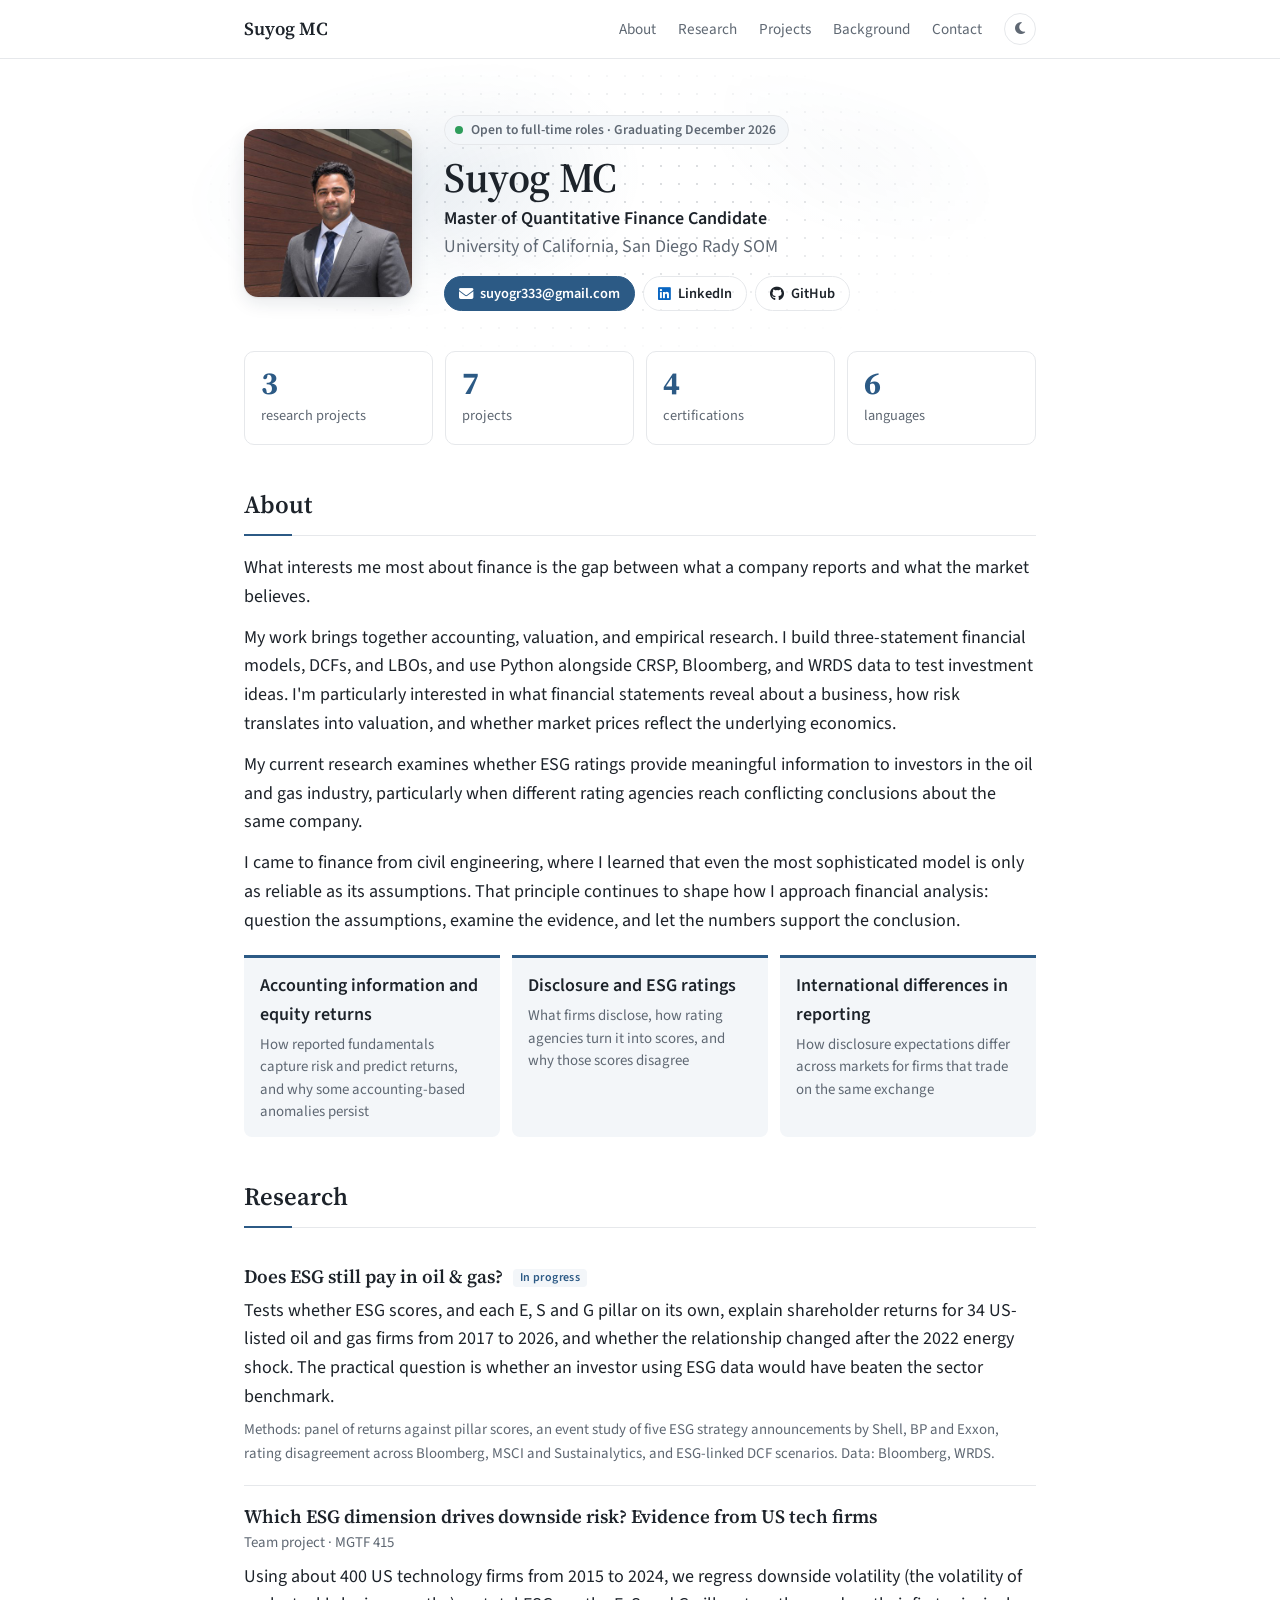
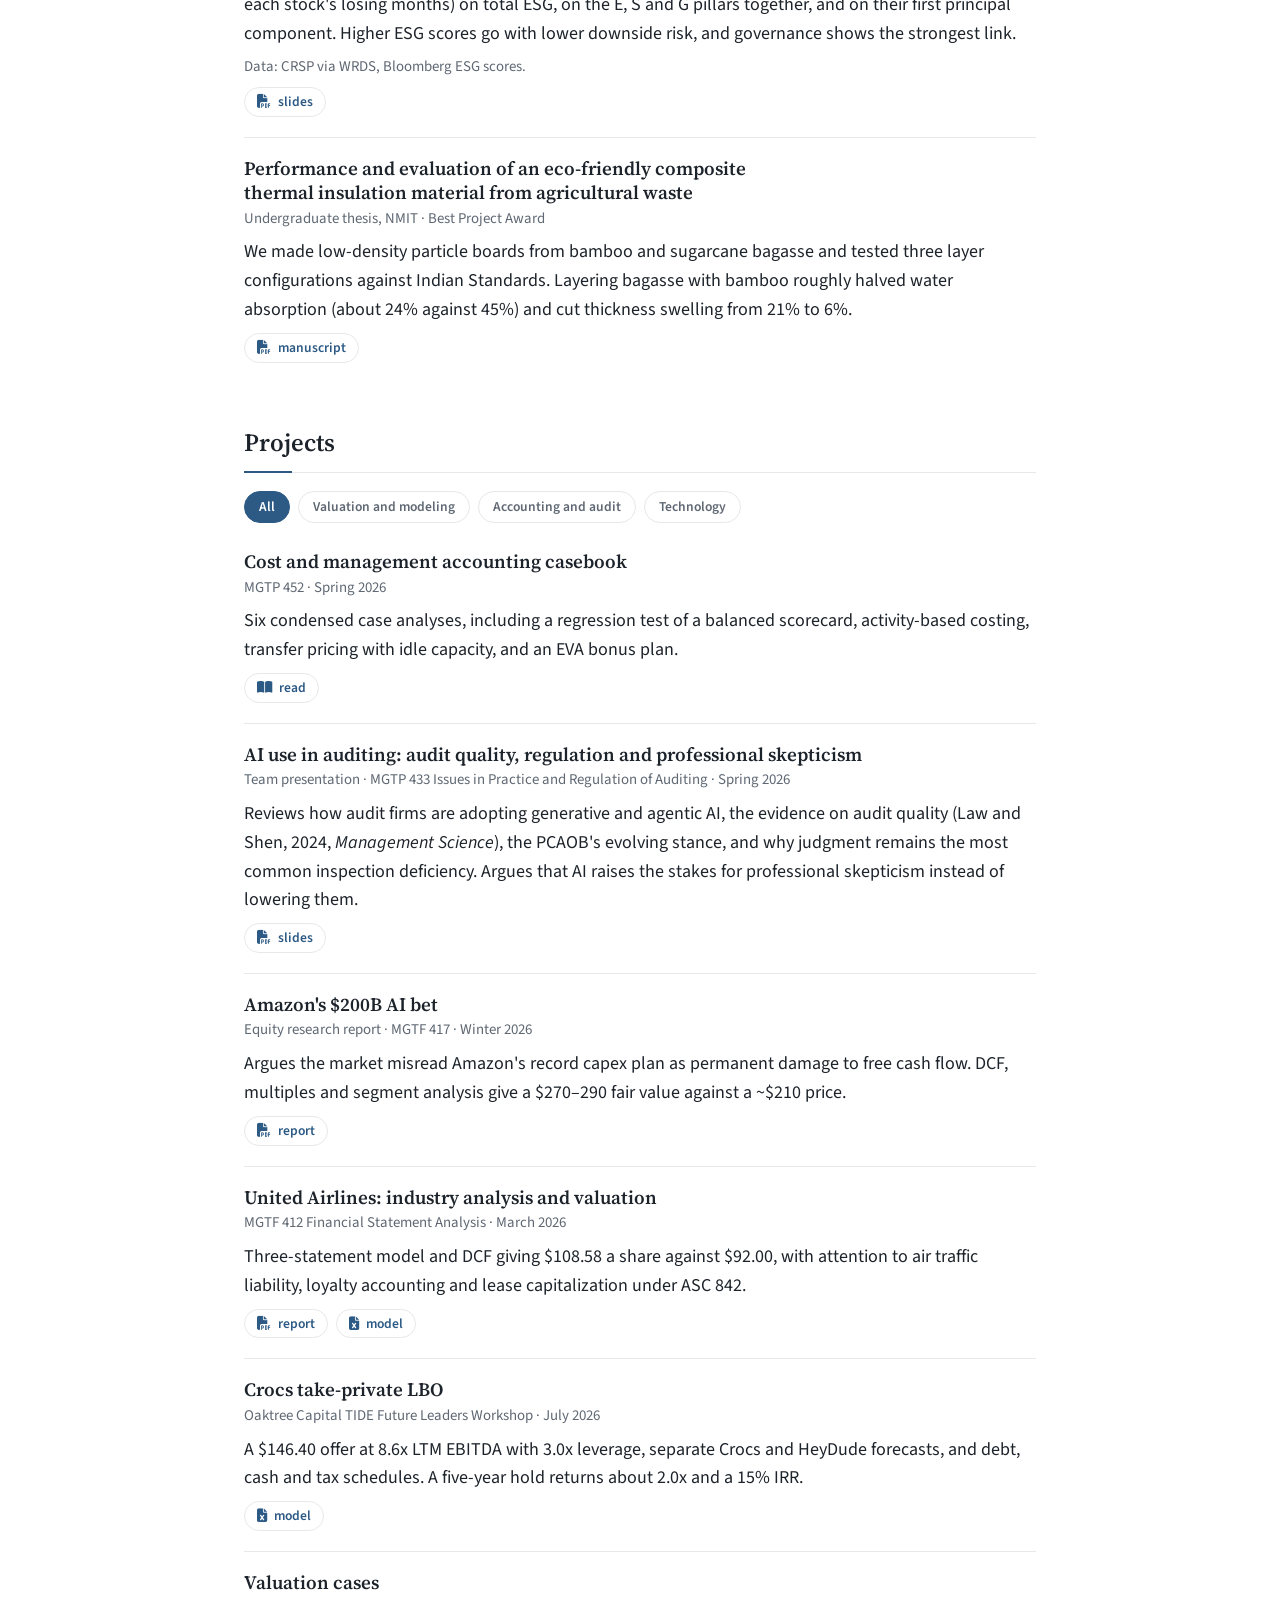
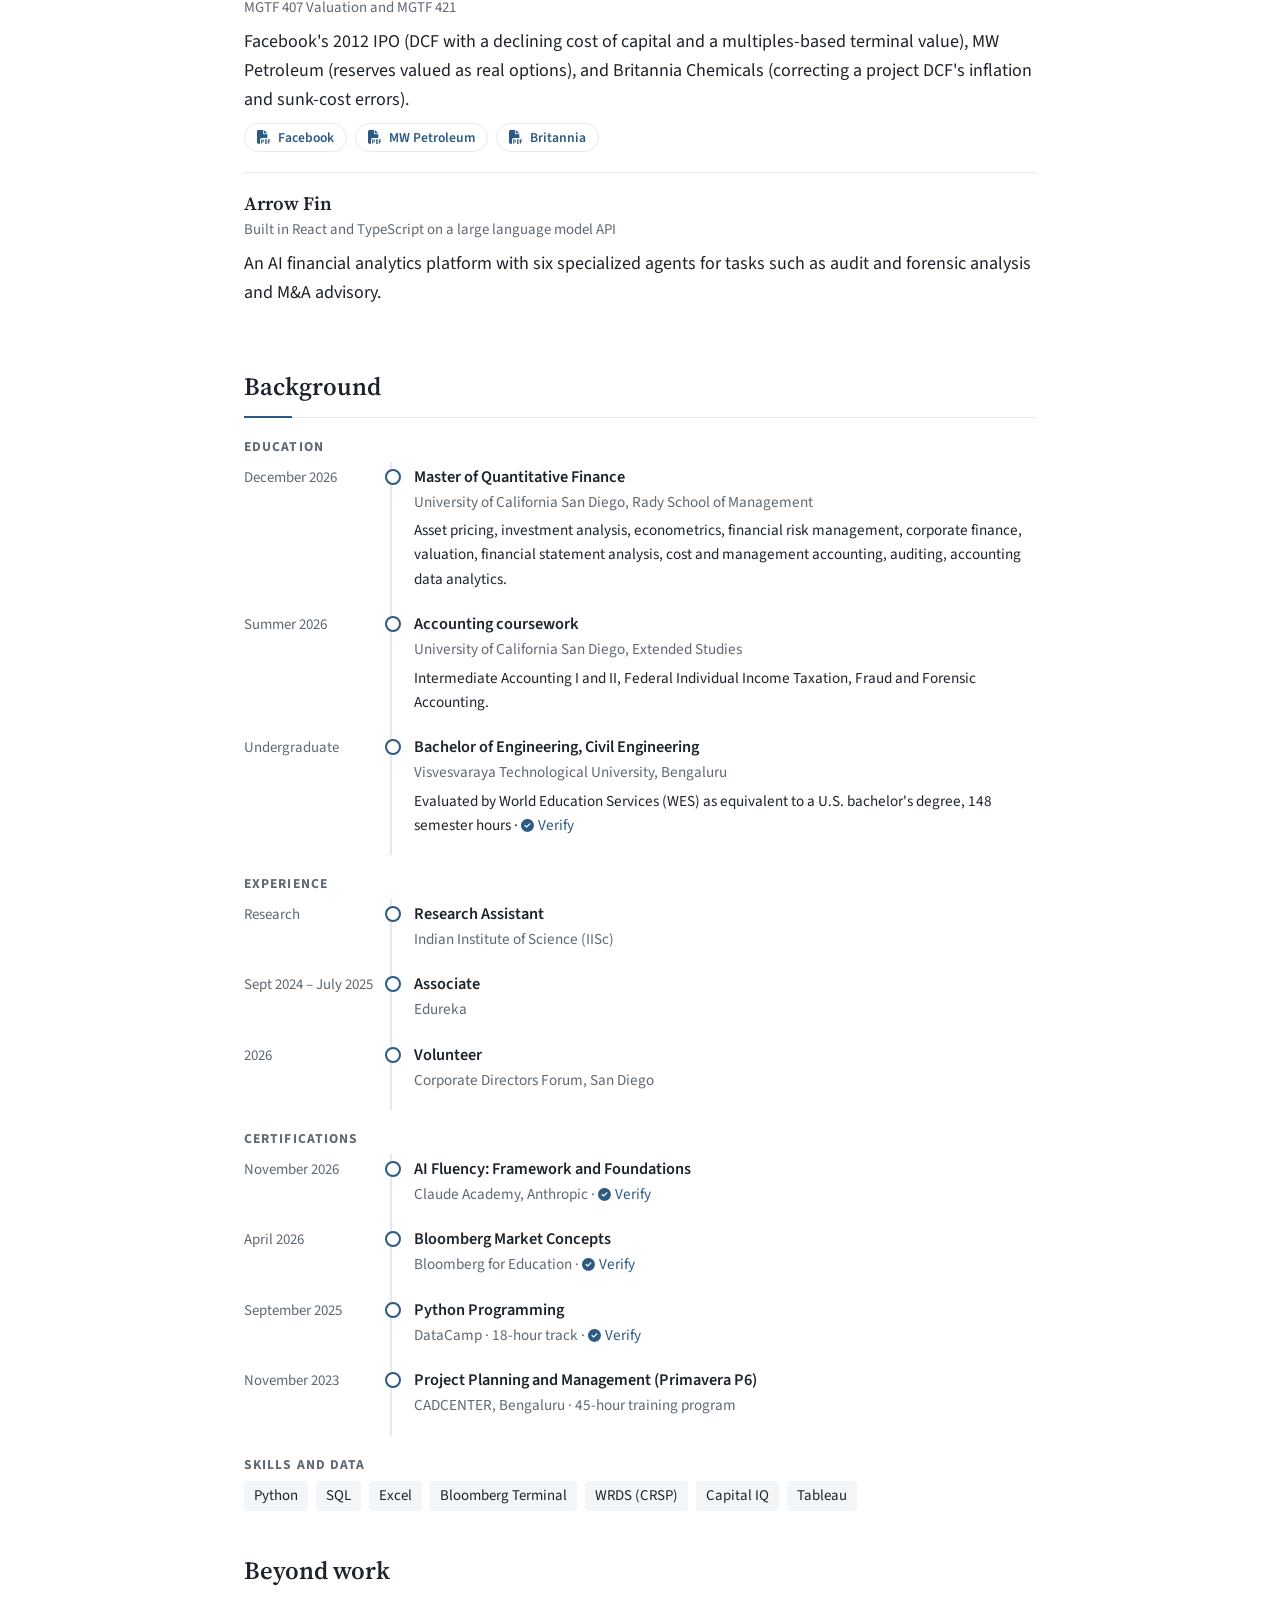
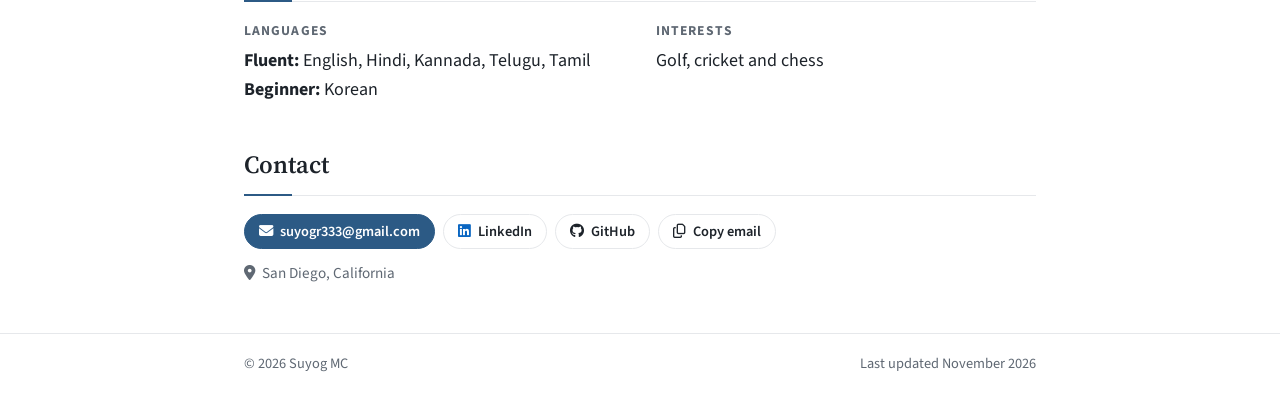
==== index.html @ 8c32f679 "Add hero, highlights, project filters and timeline" ====
<!DOCTYPE html>
<html lang="en">
<head>
<meta charset="utf-8">
<meta name="viewport" content="width=device-width, initial-scale=1">
<title>Suyog MC</title>
<meta name="description" content="Suyog MC: accounting, valuation and empirical finance. Master of Quantitative Finance Candidate, University of California, San Diego Rady SOM.">
<meta property="og:type" content="website">
<meta property="og:title" content="Suyog MC">
<meta property="og:description" content="Accounting, valuation and empirical finance. Master of Quantitative Finance Candidate, UC San Diego Rady School of Management.">
<meta property="og:url" content="https://suyogmc333.github.io/">
<meta property="og:image" content="https://suyogmc333.github.io/assets/suyog-mc-avatar.jpg">
<meta name="twitter:card" content="summary">
<link rel="icon" href="assets/favicon.svg" type="image/svg+xml">
<link rel="preconnect" href="https://fonts.googleapis.com">
<link rel="preconnect" href="https://fonts.gstatic.com" crossorigin>
<link href="https://fonts.googleapis.com/css2?family=Source+Sans+3:wght@400;600;700&family=Source+Serif+4:opsz,wght@8..60,600&display=swap" rel="stylesheet">
<link rel="stylesheet" href="assets/fontawesome/css/all.min.css">
<script>try{var t=localStorage.getItem("theme");if(t)document.documentElement.setAttribute("data-theme",t)}catch(e){}</script>
<link rel="stylesheet" href="styles.css">
</head>
<body>

<header class="nav">
  <div class="wrap">
    <a class="brand" href="#top">Suyog MC</a>
    <nav aria-label="Sections">
      <a href="#about" class="hide-sm">About</a>
      <a href="#research">Research</a>
      <a href="#work">Projects</a>
      <a href="#background" class="hide-sm">Background</a>
      <a href="#contact">Contact</a>
      <button class="theme-toggle" type="button" aria-label="Switch theme"></button>
    </nav>
  </div>
  <div class="progress" aria-hidden="true"></div>
</header>

<main class="wrap" id="top">

  <div class="intro">
    <div class="hero-bg" aria-hidden="true"></div>
    <img src="assets/suyog-mc-avatar.jpg" alt="Portrait of Suyog MC" width="400" height="400">
    <div>
      <p class="status"><span class="dot" aria-hidden="true"></span>Open to full-time roles · Graduating December 2026</p>
      <h1>Suyog MC</h1>
      <p class="role"><b>Master of Quantitative Finance Candidate</b><br>University of California, San Diego Rady SOM</p>
      <div class="links">
        <a class="pill primary" href="mailto:suyogr333@gmail.com"><i class="fa-solid fa-envelope" aria-hidden="true"></i>suyogr333@gmail.com</a>
        <a class="pill" href="https://www.linkedin.com/in/suyog-mc-561b44314/"><i class="fa-brands fa-linkedin" aria-hidden="true"></i>LinkedIn</a>
        <a class="pill" href="https://github.com/suyogmc333"><i class="fa-brands fa-github" aria-hidden="true"></i>GitHub</a>
      </div>
    </div>
  </div>

  <ul class="stats" aria-label="At a glance">
    <li><b data-count="3">3</b><span>research projects</span></li>
    <li><b data-count="7">7</b><span>projects</span></li>
    <li><b data-count="4">4</b><span>certifications</span></li>
    <li><b data-count="6">6</b><span>languages</span></li>
  </ul>

  <section id="about">
    <h2>About</h2>
    <div class="prose">
      <p>What interests me most about finance is the gap between what a company reports and what the market believes.</p>
      <p>My work brings together accounting, valuation, and empirical research. I build three-statement financial models, DCFs, and LBOs, and use Python alongside CRSP, Bloomberg, and WRDS data to test investment ideas. I'm particularly interested in what financial statements reveal about a business, how risk translates into valuation, and whether market prices reflect the underlying economics.</p>
      <p>My current research examines whether ESG ratings provide meaningful information to investors in the oil and gas industry, particularly when different rating agencies reach conflicting conclusions about the same company.</p>
      <p>I came to finance from civil engineering, where I learned that even the most sophisticated model is only as reliable as its assumptions. That principle continues to shape how I approach financial analysis: question the assumptions, examine the evidence, and let the numbers support the conclusion.</p>
    </div>
    <ul class="interests">
      <li><b>Accounting information and equity returns</b><span>How reported fundamentals capture risk and predict returns, and why some accounting-based anomalies persist</span></li>
      <li><b>Disclosure and ESG ratings</b><span>What firms disclose, how rating agencies turn it into scores, and why those scores disagree</span></li>
      <li><b>International differences in reporting</b><span>How disclosure expectations differ across markets for firms that trade on the same exchange</span></li>
    </ul>
  </section>

  <section id="research">
    <h2>Research</h2>

    <div class="entry">
      <h3>Does ESG still pay in oil &amp; gas? <span class="badge">In progress</span></h3>
      <p class="desc">Tests whether ESG scores, and each E, S and G pillar on its own, explain shareholder returns for 34 US-listed oil and gas firms from 2017 to 2026, and whether the relationship changed after the 2022 energy shock. The practical question is whether an investor using ESG data would have beaten the sector benchmark.</p>
      <p class="detail">Methods: panel of returns against pillar scores, an event study of five ESG strategy announcements by Shell, BP and Exxon, rating disagreement across Bloomberg, MSCI and Sustainalytics, and ESG-linked DCF scenarios. Data: Bloomberg, WRDS.</p>
    </div>

    <div class="entry">
      <h3>Which ESG dimension drives downside risk? Evidence from US tech firms</h3>
      <p class="meta">Team project · MGTF 415</p>
      <p class="desc">Using about 400 US technology firms from 2015 to 2024, we regress downside volatility (the volatility of each stock's losing months) on total ESG, on the E, S and G pillars together, and on their first principal component. Higher ESG scores go with lower downside risk, and governance shows the strongest link.</p>
      <p class="detail">Data: CRSP via WRDS, Bloomberg ESG scores.</p>
      <div class="files"><a href="work/esg-downside-risk.pdf"><i class="fa-solid fa-file-pdf" aria-hidden="true"></i>slides</a></div>
    </div>

    <div class="entry">
      <h3>Performance and evaluation of an eco-friendly composite thermal insulation material from agricultural waste</h3>
      <p class="meta">Undergraduate thesis, NMIT · Best Project Award</p>
      <p class="desc">We made low-density particle boards from bamboo and sugarcane bagasse and tested three layer configurations against Indian Standards. Layering bagasse with bamboo roughly halved water absorption (about 24% against 45%) and cut thickness swelling from 21% to 6%.</p>
      <div class="files"><a href="work/thermal-insulation-manuscript.pdf"><i class="fa-solid fa-file-pdf" aria-hidden="true"></i>manuscript</a></div>
    </div>
  </section>

  <section id="work">
    <h2>Projects</h2>
    <div class="filters" role="group" aria-label="Filter projects">
      <button type="button" class="active" data-filter="all">All</button>
      <button type="button" data-filter="valuation">Valuation and modeling</button>
      <button type="button" data-filter="accounting">Accounting and audit</button>
      <button type="button" data-filter="tech">Technology</button>
    </div>

    <div class="entry" data-cat="accounting">
      <h3>Cost and management accounting casebook</h3>
      <p class="meta">MGTP 452 · Spring 2026</p>
      <p class="desc">Six condensed case analyses, including a regression test of a balanced scorecard, activity-based costing, transfer pricing with idle capacity, and an EVA bonus plan.</p>
      <div class="files"><a href="casebook.html"><i class="fa-solid fa-book-open" aria-hidden="true"></i>read</a></div>
    </div>

    <div class="entry" data-cat="accounting tech">
      <h3>AI use in auditing: audit quality, regulation and professional skepticism</h3>
      <p class="meta">Team presentation · MGTP 433 Issues in Practice and Regulation of Auditing · Spring 2026</p>
      <p class="desc">Reviews how audit firms are adopting generative and agentic AI, the evidence on audit quality (Law and Shen, 2024, <i>Management Science</i>), the PCAOB's evolving stance, and why judgment remains the most common inspection deficiency. Argues that AI raises the stakes for professional skepticism instead of lowering them.</p>
      <div class="files"><a href="work/ai-in-auditing.pdf"><i class="fa-solid fa-file-pdf" aria-hidden="true"></i>slides</a></div>
    </div>

    <div class="entry" data-cat="valuation">
      <h3>Amazon's $200B AI bet</h3>
      <p class="meta">Equity research report · MGTF 417 · Winter 2026</p>
      <p class="desc">Argues the market misread Amazon's record capex plan as permanent damage to free cash flow. DCF, multiples and segment analysis give a $270–290 fair value against a ~$210 price.</p>
      <div class="files"><a href="work/amazon-valuation-report.pdf"><i class="fa-solid fa-file-pdf" aria-hidden="true"></i>report</a></div>
    </div>

    <div class="entry" data-cat="valuation">
      <h3>United Airlines: industry analysis and valuation</h3>
      <p class="meta">MGTF 412 Financial Statement Analysis · March 2026</p>
      <p class="desc">Three-statement model and DCF giving $108.58 a share against $92.00, with attention to air traffic liability, loyalty accounting and lease capitalization under ASC 842.</p>
      <div class="files"><a href="work/ual-valuation-report.pdf"><i class="fa-solid fa-file-pdf" aria-hidden="true"></i>report</a><a href="work/ual-financial-model.xlsx"><i class="fa-solid fa-file-excel" aria-hidden="true"></i>model</a></div>
    </div>

    <div class="entry" data-cat="valuation">
      <h3>Crocs take-private LBO</h3>
      <p class="meta">Oaktree Capital TIDE Future Leaders Workshop · July 2026</p>
      <p class="desc">A $146.40 offer at 8.6x LTM EBITDA with 3.0x leverage, separate Crocs and HeyDude forecasts, and debt, cash and tax schedules. A five-year hold returns about 2.0x and a 15% IRR.</p>
      <div class="files"><a href="work/crocs-lbo-model.xlsx"><i class="fa-solid fa-file-excel" aria-hidden="true"></i>model</a></div>
    </div>

    <div class="entry" data-cat="valuation">
      <h3>Valuation cases</h3>
      <p class="meta">MGTF 407 Valuation and MGTF 421</p>
      <p class="desc">Facebook's 2012 IPO (DCF with a declining cost of capital and a multiples-based terminal value), MW Petroleum (reserves valued as real options), and Britannia Chemicals (correcting a project DCF's inflation and sunk-cost errors).</p>
      <div class="files"><a href="work/facebook-ipo.pdf"><i class="fa-solid fa-file-pdf" aria-hidden="true"></i>Facebook</a><a href="work/mw-petroleum-real-options.pdf"><i class="fa-solid fa-file-pdf" aria-hidden="true"></i>MW Petroleum</a><a href="work/britannia-merseyside.pdf"><i class="fa-solid fa-file-pdf" aria-hidden="true"></i>Britannia</a></div>
    </div>

    <div class="entry" data-cat="tech">
      <h3>Arrow Fin</h3>
      <p class="meta">Built in React and TypeScript on a large language model API</p>
      <p class="desc">An AI financial analytics platform with six specialized agents for tasks such as audit and forensic analysis and M&amp;A advisory.</p>
    </div>
  </section>

  <section id="background">
    <h2>Background</h2>
    <h3 class="sub">Education</h3>
    <div class="cv-row"><span class="when">December 2026</span><div><h3>Master of Quantitative Finance</h3><p class="org">University of California San Diego, Rady School of Management</p><p class="desc">Asset pricing, investment analysis, econometrics, financial risk management, corporate finance, valuation, financial statement analysis, cost and management accounting, auditing, accounting data analytics.</p></div></div>
    <div class="cv-row"><span class="when">Summer 2026</span><div><h3>Accounting coursework</h3><p class="org">University of California San Diego, Extended Studies</p><p class="desc">Intermediate Accounting I and II, Federal Individual Income Taxation, Fraud and Forensic Accounting.</p></div></div>
    <div class="cv-row"><span class="when">Undergraduate</span><div><h3>Bachelor of Engineering, Civil Engineering</h3><p class="org">Visvesvaraya Technological University, Bengaluru</p><p class="desc">Evaluated by World Education Services (WES) as equivalent to a U.S. bachelor's degree, 148 semester hours · <a href="https://badges.wes.org/Evidence?i=5ef2e7b6-7db2-4c1f-a391-4ad1450ddd0e&amp;type=us"><i class="fa-solid fa-circle-check" aria-hidden="true"></i>Verify</a></p></div></div>

    <h3 class="sub">Experience</h3>
    <div class="cv-row"><span class="when">Research</span><div><h3>Research Assistant</h3><p class="org">Indian Institute of Science (IISc)</p></div></div>
    <div class="cv-row"><span class="when">Sept 2024 – July 2025</span><div><h3>Associate</h3><p class="org">Edureka</p></div></div>
    <div class="cv-row"><span class="when">2026</span><div><h3>Volunteer</h3><p class="org">Corporate Directors Forum, San Diego</p></div></div>

    <h3 class="sub">Certifications</h3>
    <div class="cv-row"><span class="when">November 2026</span><div><h3>AI Fluency: Framework and Foundations</h3><p class="org">Claude Academy, Anthropic · <a href="https://academy.claude.com/verify/12e2d61b091cbef04e90505a4654c4b0"><i class="fa-solid fa-circle-check" aria-hidden="true"></i>Verify</a></p></div></div>
    <div class="cv-row"><span class="when">April 2026</span><div><h3>Bloomberg Market Concepts</h3><p class="org">Bloomberg for Education · <a href="https://portal.bloombergforeducation.com/certificates/pGGdzAM1WZdEnH4XAJesu8HA"><i class="fa-solid fa-circle-check" aria-hidden="true"></i>Verify</a></p></div></div>
    <div class="cv-row"><span class="when">September 2025</span><div><h3>Python Programming</h3><p class="org">DataCamp · 18-hour track · <a href="https://www.datacamp.com/completed/statement-of-accomplishment/track/f2218a5eaa8f68269bfab9167956a35afdd7b692"><i class="fa-solid fa-circle-check" aria-hidden="true"></i>Verify</a></p></div></div>
    <div class="cv-row"><span class="when">November 2023</span><div><h3>Project Planning and Management (Primavera P6)</h3><p class="org">CADCENTER, Bengaluru · 45-hour training program</p></div></div>

    <h3 class="sub">Skills and data</h3>
    <div class="skills"><span>Python</span><span>SQL</span><span>Excel</span><span>Bloomberg Terminal</span><span>WRDS (CRSP)</span><span>Capital IQ</span><span>Tableau</span></div>
  </section>

  <section id="beyond">
    <h2>Beyond work</h2>
    <div class="beyond">
      <div><h3>Languages</h3><p><b>Fluent:</b> English, Hindi, Kannada, Telugu, Tamil<br><b>Beginner:</b> Korean</p></div>
      <div><h3>Interests</h3><p>Golf, cricket and chess</p></div>
    </div>
  </section>

  <section id="contact">
    <h2>Contact</h2>
    <div class="links contact-links">
      <a class="pill primary" href="mailto:suyogr333@gmail.com"><i class="fa-solid fa-envelope" aria-hidden="true"></i>suyogr333@gmail.com</a>
      <a class="pill" href="https://www.linkedin.com/in/suyog-mc-561b44314/"><i class="fa-brands fa-linkedin" aria-hidden="true"></i>LinkedIn</a>
      <a class="pill" href="https://github.com/suyogmc333"><i class="fa-brands fa-github" aria-hidden="true"></i>GitHub</a>
      <button class="pill copy-email" type="button" data-email="suyogr333@gmail.com"><i class="fa-regular fa-copy" aria-hidden="true"></i>Copy email</button>
    </div>
    <p class="location"><i class="fa-solid fa-location-dot" aria-hidden="true"></i>San Diego, California</p>
  </section>

</main>

<footer>
  <div class="wrap"><span>© 2026 Suyog MC</span><span>Last updated November 2026</span></div>
</footer>

<div class="toast" role="status" aria-live="polite"></div>
<button class="to-top" type="button" aria-label="Back to top"><i class="fa-solid fa-arrow-up" aria-hidden="true"></i></button>
<script src="site.js" defer></script>
</body>
</html>
---- styles.css ----
/* Suyog MC — academic homepage.
   One narrow column, white page, small round portrait, serif headings, one muted blue accent. */
:root {
  --bg: #ffffff;
  --ink: #1d232a;
  --muted: #5f6873;
  --rule: #e6e8eb;
  --accent: #2c5a85;
  --soft: #f3f6f9;
  --neg: #b0412e;
  --font-head: "Source Serif 4", Georgia, "Times New Roman", serif;
  --font-body: "Source Sans 3", "Helvetica Neue", Arial, sans-serif;
  color-scheme: light;
}
@media (prefers-color-scheme: dark) {
  :root:not([data-theme="light"]) { --bg: #12161b; --ink: #e6e8eb; --muted: #a0a8b2; --rule: #262d35; --accent: #8db8e3; --soft: #1a2027; --neg: #ef8b75; color-scheme: dark; }
}
:root[data-theme="dark"] { --bg: #12161b; --ink: #e6e8eb; --muted: #a0a8b2; --rule: #262d35; --accent: #8db8e3; --soft: #1a2027; --neg: #ef8b75; color-scheme: dark; }

* { box-sizing: border-box; }
html { scroll-behavior: smooth; scroll-padding-top: 72px; }
@media (prefers-reduced-motion: reduce) { html { scroll-behavior: auto; } }
body { margin: 0; background: var(--bg); color: var(--ink); font-family: var(--font-body); font-size: 18px; line-height: 1.6; -webkit-font-smoothing: antialiased; }
h1, h2, h3 { font-family: var(--font-head); font-weight: 600; margin: 0; text-wrap: balance; }
p { margin: 0; }
a { color: var(--accent); text-decoration: none; }
a:hover { text-decoration: underline; text-underline-offset: 3px; }
a:focus-visible { outline: 2px solid var(--accent); outline-offset: 2px; border-radius: 3px; }
img { max-width: 100%; display: block; }
.wrap { max-width: 840px; margin: 0 auto; padding: 0 24px; }

/* Nav */
.nav { position: sticky; top: 0; z-index: 5; background: var(--bg); border-bottom: 1px solid var(--rule); }
.nav .wrap { display: flex; justify-content: space-between; align-items: center; height: 58px; gap: 16px; }
.nav .brand { font-family: var(--font-head); font-weight: 600; font-size: 1.15rem; color: var(--ink); }
.nav nav { display: flex; gap: 22px; }
.nav nav a { color: var(--muted); font-size: 0.95rem; }
.nav nav a:hover { color: var(--accent); text-decoration: none; }
@media (max-width: 640px) { .nav nav a.hide-sm { display: none; } }

/* Intro */
.intro { display: flex; gap: 32px; align-items: center; padding: 56px 0 40px; }
.intro img { width: 168px; height: 168px; border-radius: 14px; object-fit: contain; flex: none; box-shadow: 0 1px 2px rgba(0,0,0,0.08), 0 6px 18px rgba(20,40,60,0.10); }
.intro h1 { font-size: 2.6rem; line-height: 1.1; letter-spacing: -0.01em; }
.intro .tagline { color: var(--accent); font-weight: 600; margin-top: 6px; }
.intro .role { color: var(--muted); margin-top: 4px; }
.intro .links { display: flex; flex-wrap: wrap; gap: 8px; margin-top: 14px; }
.pill { display: inline-flex; align-items: center; font-size: 0.9rem; font-weight: 600; padding: 5px 14px; border: 1px solid var(--rule); border-radius: 999px; color: var(--ink); }
.pill:hover { border-color: var(--accent); color: var(--accent); text-decoration: none; }
.pill.primary { background: var(--accent); border-color: var(--accent); color: #fff; }
.pill.primary:hover { color: #fff; filter: brightness(1.1); }
@media (max-width: 560px) { .intro { flex-direction: column; align-items: flex-start; gap: 18px; padding-top: 32px; } .intro img { width: 132px; height: 132px; } .intro h1 { font-size: 2.1rem; } }

/* Sections */
section { padding: 32px 0 8px; }
section > h2 { font-size: 1.55rem; padding-bottom: 10px; border-bottom: 1px solid var(--rule); margin-bottom: 18px; position: relative; }
section > h2::after { content: ""; position: absolute; left: 0; bottom: -1px; width: 48px; height: 2px; background: var(--accent); }
.prose { display: flex; flex-direction: column; gap: 12px; }
.interests { list-style: none; margin: 20px 0 0; padding: 0; display: grid; grid-template-columns: repeat(3, minmax(0, 1fr)); gap: 12px; }
@media (max-width: 720px) { .interests { grid-template-columns: 1fr; } }
.interests li { background: var(--soft); border-top: 3px solid var(--accent); padding: 14px 16px; border-radius: 0 0 8px 8px; }
.interests b { font-weight: 600; }
.interests span { color: var(--muted); display: block; font-size: 0.93rem; margin-top: 4px; line-height: 1.5; }

/* Entries */
.entry { padding: 18px 0 20px; border-bottom: 1px solid var(--rule); }
.entry:last-child { border-bottom: none; }
.entry h3 { font-size: 1.18rem; line-height: 1.3; }
.entry .meta { color: var(--muted); font-size: 0.93rem; margin-top: 2px; }
.entry p.desc { margin-top: 8px; }
.entry .detail { color: var(--muted); font-size: 0.93rem; margin-top: 6px; }
.badge { display: inline-block; font-family: var(--font-body); font-size: 0.75rem; font-weight: 600; letter-spacing: 0.03em; color: var(--accent); background: var(--soft); border-radius: 4px; padding: 1px 7px; margin-left: 6px; vertical-align: 2px; }
.files { display: flex; flex-wrap: wrap; gap: 6px 14px; margin-top: 8px; font-size: 0.93rem; font-weight: 600; }
.files { gap: 8px; }
.files a { font-size: 0.85rem; padding: 3px 12px; border: 1px solid var(--rule); border-radius: 999px; background: var(--bg); }
.files a:hover { border-color: var(--accent); text-decoration: none; }
.files a i { color: var(--accent); }

/* Background */
.cv-row { display: grid; grid-template-columns: 130px 1fr; gap: 16px; padding: 10px 0; }
.cv-row .when { color: var(--muted); font-size: 0.93rem; padding-top: 2px; }
.cv-row h3 { font-family: var(--font-body); font-size: 1.02rem; font-weight: 600; }
.cv-row .org { color: var(--muted); font-size: 0.95rem; }
.cv-row p.desc { font-size: 0.95rem; margin-top: 4px; }
@media (max-width: 560px) { .cv-row { grid-template-columns: 1fr; gap: 2px; } }
h3.sub { font-family: var(--font-body); font-size: 0.85rem; font-weight: 700; letter-spacing: 0.08em; text-transform: uppercase; color: var(--muted); margin: 18px 0 4px; }
.skills { display: flex; flex-wrap: wrap; gap: 8px; margin-top: 6px; }
.skills span { background: var(--soft); border-radius: 4px; padding: 3px 10px; font-size: 0.93rem; }

footer { margin-top: 40px; border-top: 1px solid var(--rule); }
footer .wrap { display: flex; justify-content: space-between; flex-wrap: wrap; gap: 8px; padding-top: 18px; padding-bottom: 32px; color: var(--muted); font-size: 0.9rem; }

/* Casebook */
.page-title { padding: 48px 0 12px; }
.page-title h1 { font-size: 2.2rem; line-height: 1.15; }
.page-title p { color: var(--muted); margin-top: 10px; }
.case { padding: 26px 0; border-bottom: 1px solid var(--rule); display: flex; flex-direction: column; gap: 12px; }
.case .tag { color: var(--accent); font-size: 0.85rem; font-weight: 600; letter-spacing: 0.04em; text-transform: uppercase; }
.case h2 { font-size: 1.4rem; line-height: 1.25; }
.table-scroll { overflow-x: auto; }
.num { width: 100%; border-collapse: collapse; font-variant-numeric: tabular-nums; font-size: 0.93rem; }
.num th { text-align: right; font-weight: 600; color: var(--muted); padding: 6px 0 6px 12px; border-bottom: 2px solid var(--ink); font-size: 0.85rem; }
.num th:first-child, .num td:first-child { text-align: left; padding-left: 0; }
.num td { text-align: right; padding: 6px 0 6px 12px; border-bottom: 1px solid var(--rule); }
.num tr.total td { font-weight: 600; border-top: 1px solid var(--ink); }
.neg { color: var(--neg); }
.take { background: var(--soft); border-left: 3px solid var(--accent); padding: 10px 14px; border-radius: 0 6px 6px 0; }

/* Personal brand additions */
.intro .role b { color: var(--ink); font-weight: 600; }
.strengths { list-style: none; margin: 20px 0 0; padding: 0; display: grid; grid-template-columns: repeat(2, minmax(0, 1fr)); gap: 12px; }
@media (max-width: 640px) { .strengths { grid-template-columns: 1fr; } }
.strengths li { background: var(--soft); border-top: 3px solid var(--accent); padding: 14px 16px 16px; border-radius: 0 0 8px 8px; }
.strengths b { display: block; font-weight: 600; }
.strengths span { display: block; color: var(--muted); font-size: 0.93rem; margin-top: 4px; line-height: 1.5; }
.glance { display: grid; grid-template-columns: repeat(4, minmax(0, 1fr)); gap: 12px; margin: 4px 0 8px; }
@media (max-width: 640px) { .glance { grid-template-columns: repeat(2, minmax(0, 1fr)); } }
.glance div { border: 1px solid var(--rule); border-radius: 8px; padding: 12px 14px; }
.glance b { display: block; font-family: var(--font-head); font-size: 1.6rem; line-height: 1.1; color: var(--accent); font-variant-numeric: tabular-nums; }
.glance span { color: var(--muted); font-size: 0.88rem; line-height: 1.35; display: block; margin-top: 2px; }
.beyond { display: grid; grid-template-columns: repeat(2, minmax(0, 1fr)); gap: 12px 32px; }
@media (max-width: 640px) { .beyond { grid-template-columns: 1fr; } }
.beyond h3 { font-family: var(--font-body); font-size: 0.85rem; font-weight: 700; letter-spacing: 0.08em; text-transform: uppercase; color: var(--muted); margin-bottom: 6px; }
.lang-level { color: var(--muted); font-size: 0.85rem; }

.pill i, .files a i, .location i { margin-right: 7px; }
.pill.primary i { color: #fff; }
.pill .fa-linkedin { color: #0A66C2; }
.pill:hover .fa-linkedin { color: inherit; }
.contact-links { display: flex; flex-wrap: wrap; gap: 8px; margin-top: 6px; }
.location { color: var(--muted); margin-top: 12px; font-size: 0.95rem; }
.cv-row .org a i, .cv-row .desc a i { margin-right: 4px; font-size: 0.85em; }

/* ---- Visitor experience: motion, theme toggle, progress ---- */
.nav { transition: box-shadow .25s ease, background-color .25s ease; }
.nav.scrolled { box-shadow: 0 4px 18px rgba(20,40,60,0.07); }
.nav nav { align-items: center; }
.nav nav a { position: relative; transition: color .2s ease; }
.nav nav a::after { content: ""; position: absolute; left: 0; right: 0; bottom: -4px; height: 2px; background: var(--accent); transform: scaleX(0); transform-origin: left; transition: transform .25s ease; }
.nav nav a:hover::after, .nav nav a.active::after { transform: scaleX(1); }
.nav nav a.active { color: var(--ink); }
.progress { position: absolute; left: 0; right: 0; bottom: -1px; height: 2px; background: var(--accent); transform: scaleX(0); transform-origin: left; }
.theme-toggle { background: none; border: 1px solid var(--rule); color: var(--muted); width: 32px; height: 32px; border-radius: 50%; cursor: pointer; display: inline-grid; place-items: center; font-size: 0.85rem; transition: color .2s, border-color .2s, transform .3s; }
.theme-toggle:hover { color: var(--accent); border-color: var(--accent); transform: rotate(-20deg); }
.theme-toggle:focus-visible, .to-top:focus-visible { outline: 2px solid var(--accent); outline-offset: 2px; }

/* Intro entrance */
@keyframes rise { from { opacity: 0; transform: translateY(14px); } to { opacity: 1; transform: none; } }
.intro img { animation: rise .7s ease both; transition: transform .35s ease, box-shadow .35s ease; }
.intro img:hover { transform: translateY(-3px); box-shadow: 0 2px 4px rgba(0,0,0,0.08), 0 14px 30px rgba(20,40,60,0.16); }
.intro > div > * { animation: rise .7s ease both; }
.intro h1 { animation-delay: .08s; }
.intro .role { animation-delay: .16s; }
.intro .links { animation-delay: .24s; }

/* Hover details */
.pill { transition: border-color .2s, color .2s, transform .2s, box-shadow .2s, filter .2s; }
.pill:hover { transform: translateY(-2px); box-shadow: 0 6px 14px rgba(20,40,60,0.10); }
.interests li { transition: transform .25s ease, box-shadow .25s ease; }
.interests li:hover { transform: translateY(-4px); box-shadow: 0 12px 24px rgba(20,40,60,0.10); }
.entry { position: relative; transition: background-color .25s ease; }
.entry::before { content: ""; position: absolute; left: -16px; top: 18px; bottom: 20px; width: 3px; border-radius: 2px; background: var(--accent); transform: scaleY(0); transition: transform .25s ease; }
.entry:hover::before { transform: scaleY(1); }
.files a { transition: border-color .2s, transform .2s, box-shadow .2s; }
.files a:hover { transform: translateY(-2px); box-shadow: 0 4px 10px rgba(20,40,60,0.08); }
.skills span { transition: background-color .2s, color .2s; }
.skills span:hover { background: var(--accent); color: #fff; }
section > h2::after { transition: width .6s ease .1s; }

/* Back to top */
.to-top { position: fixed; right: 22px; bottom: 22px; width: 42px; height: 42px; border-radius: 50%; border: none; background: var(--accent); color: #fff; cursor: pointer; box-shadow: 0 6px 18px rgba(20,40,60,0.2); opacity: 0; transform: translateY(12px); pointer-events: none; transition: opacity .25s, transform .25s; z-index: 6; }
.to-top.show { opacity: 1; transform: none; pointer-events: auto; }
.to-top:hover { filter: brightness(1.1); }

/* Scroll reveal (only when JS is running and motion is allowed) */
.reveal-ready .reveal { opacity: 0; transform: translateY(16px); transition: opacity .6s ease, transform .6s ease; }
.reveal-ready .reveal.in { opacity: 1; transform: none; }
.reveal-ready section > h2.reveal::after { width: 0; }
.reveal-ready section > h2.reveal.in::after { width: 48px; }

@media (prefers-reduced-motion: reduce) {
  *, *::before, *::after { animation: none !important; transition: none !important; }
}
@media (max-width: 640px) { .entry::before { display: none; } .nav nav { gap: 16px; } }

/* ---- Round two: hero, stats, filters, timeline ---- */
.intro { position: relative; }
.intro > * { position: relative; z-index: 1; }
.intro .hero-bg { position: absolute; z-index: 0; inset: -10px -60px -10px -60px; pointer-events: none;
  background:
    radial-gradient(420px 220px at 18% 40%, color-mix(in srgb, var(--accent) 14%, transparent), transparent 70%),
    radial-gradient(360px 200px at 85% 20%, color-mix(in srgb, var(--accent) 9%, transparent), transparent 70%),
    radial-gradient(circle, color-mix(in srgb, var(--muted) 22%, transparent) 1px, transparent 1.4px) 0 0 / 18px 18px;
  -webkit-mask-image: radial-gradient(ellipse at 40% 50%, #000 30%, transparent 75%);
          mask-image: radial-gradient(ellipse at 40% 50%, #000 30%, transparent 75%);
  animation: drift 18s ease-in-out infinite alternate; }
@keyframes drift { from { transform: translate3d(0,0,0); } to { transform: translate3d(14px,-8px,0); } }
.status { display: inline-flex; align-items: center; gap: 8px; font-size: 0.85rem; font-weight: 600; color: var(--muted); background: var(--soft); border: 1px solid var(--rule); border-radius: 999px; padding: 3px 12px 3px 10px; margin-bottom: 10px; }
.status .dot { width: 8px; height: 8px; border-radius: 50%; background: #2e9d5b; box-shadow: 0 0 0 0 rgba(46,157,91,.5); animation: pulse 2.2s ease-out infinite; }
@keyframes pulse { 0% { box-shadow: 0 0 0 0 rgba(46,157,91,.45); } 70% { box-shadow: 0 0 0 8px rgba(46,157,91,0); } 100% { box-shadow: 0 0 0 0 rgba(46,157,91,0); } }
.intro .status { animation: rise .7s ease both; }

/* At a glance */
.stats { list-style: none; margin: 0 0 8px; padding: 0; display: grid; grid-template-columns: repeat(4, minmax(0,1fr)); gap: 12px; }
.stats li { position: relative; overflow: hidden; border: 1px solid var(--rule); border-radius: 10px; padding: 14px 16px; background: var(--bg); transition: transform .25s ease, box-shadow .25s ease, border-color .25s; }
.stats li:hover { transform: translateY(-3px); border-color: color-mix(in srgb, var(--accent) 40%, var(--rule)); box-shadow: 0 10px 22px rgba(20,40,60,0.08); }
.stats b { display: block; font-family: var(--font-head); font-size: 2rem; line-height: 1.1; color: var(--accent); font-variant-numeric: tabular-nums; }
.stats span { color: var(--muted); font-size: 0.9rem; }
@media (max-width: 640px) { .stats { grid-template-columns: repeat(2, minmax(0,1fr)); } }

/* Cursor spotlight on cards */
.interests li, .stats li { position: relative; }
.interests li::after, .stats li::after { content: ""; position: absolute; inset: 0; border-radius: inherit; pointer-events: none; opacity: 0; transition: opacity .3s;
  background: radial-gradient(220px circle at var(--mx, 50%) var(--my, 50%), color-mix(in srgb, var(--accent) 12%, transparent), transparent 70%); }
.interests li:hover::after, .stats li:hover::after { opacity: 1; }

/* Project filters */
.filters { display: flex; flex-wrap: wrap; gap: 8px; margin: 2px 0 8px; }
.filters button { font: inherit; font-size: 0.85rem; font-weight: 600; color: var(--muted); background: var(--bg); border: 1px solid var(--rule); border-radius: 999px; padding: 4px 14px; cursor: pointer; transition: color .2s, border-color .2s, background-color .2s; }
.filters button:hover { color: var(--accent); border-color: var(--accent); }
.filters button.active { color: #fff; background: var(--accent); border-color: var(--accent); }
.filters button:focus-visible, .copy-email:focus-visible { outline: 2px solid var(--accent); outline-offset: 2px; }
#work .entry { transition: opacity .22s ease, transform .22s ease, background-color .25s ease; }
#work .entry.filtered-out { opacity: 0; transform: translateY(6px); }

/* Timeline for background */
#background .cv-row > div { position: relative; padding-left: 22px; border-left: 2px solid var(--rule); padding-bottom: 4px; }
#background .cv-row > div::before { content: ""; position: absolute; left: -7px; top: 7px; width: 12px; height: 12px; border-radius: 50%; background: var(--bg); border: 2px solid var(--accent); transition: background-color .25s, transform .25s; }
#background .cv-row:hover > div::before { background: var(--accent); transform: scale(1.15); }
#background .cv-row { padding: 0; }
#background .cv-row > div { padding-top: 2px; padding-bottom: 18px; }
#background .cv-row .when { padding-top: 4px; }
@media (max-width: 560px) { #background .cv-row .when { padding-left: 24px; } }

/* Copy email + toast */
button.pill { font-family: inherit; background: var(--bg); cursor: pointer; }
.toast { position: fixed; left: 50%; bottom: 26px; transform: translate(-50%, 16px); background: var(--ink); color: var(--bg); font-size: 0.9rem; font-weight: 600; padding: 9px 16px; border-radius: 999px; opacity: 0; pointer-events: none; transition: opacity .25s, transform .25s; z-index: 7; box-shadow: 0 8px 24px rgba(0,0,0,0.18); }
.toast.show { opacity: 1; transform: translate(-50%, 0); }
body { overflow-x: clip; }
.intro .hero-bg { -webkit-mask-image: radial-gradient(closest-side at 45% 50%, #000 35%, transparent 100%); mask-image: radial-gradient(closest-side at 45% 50%, #000 35%, transparent 100%); }
:root[data-theme="dark"] .pill.primary, :root[data-theme="dark"] .filters button.active, :root[data-theme="dark"] .to-top { color: #12161b; }
:root[data-theme="dark"] .pill.primary i { color: #12161b; }
@media (prefers-color-scheme: dark) {
  :root:not([data-theme="light"]) .pill.primary, :root:not([data-theme="light"]) .pill.primary i, :root:not([data-theme="light"]) .filters button.active, :root:not([data-theme="light"]) .to-top { color: #12161b; }
}
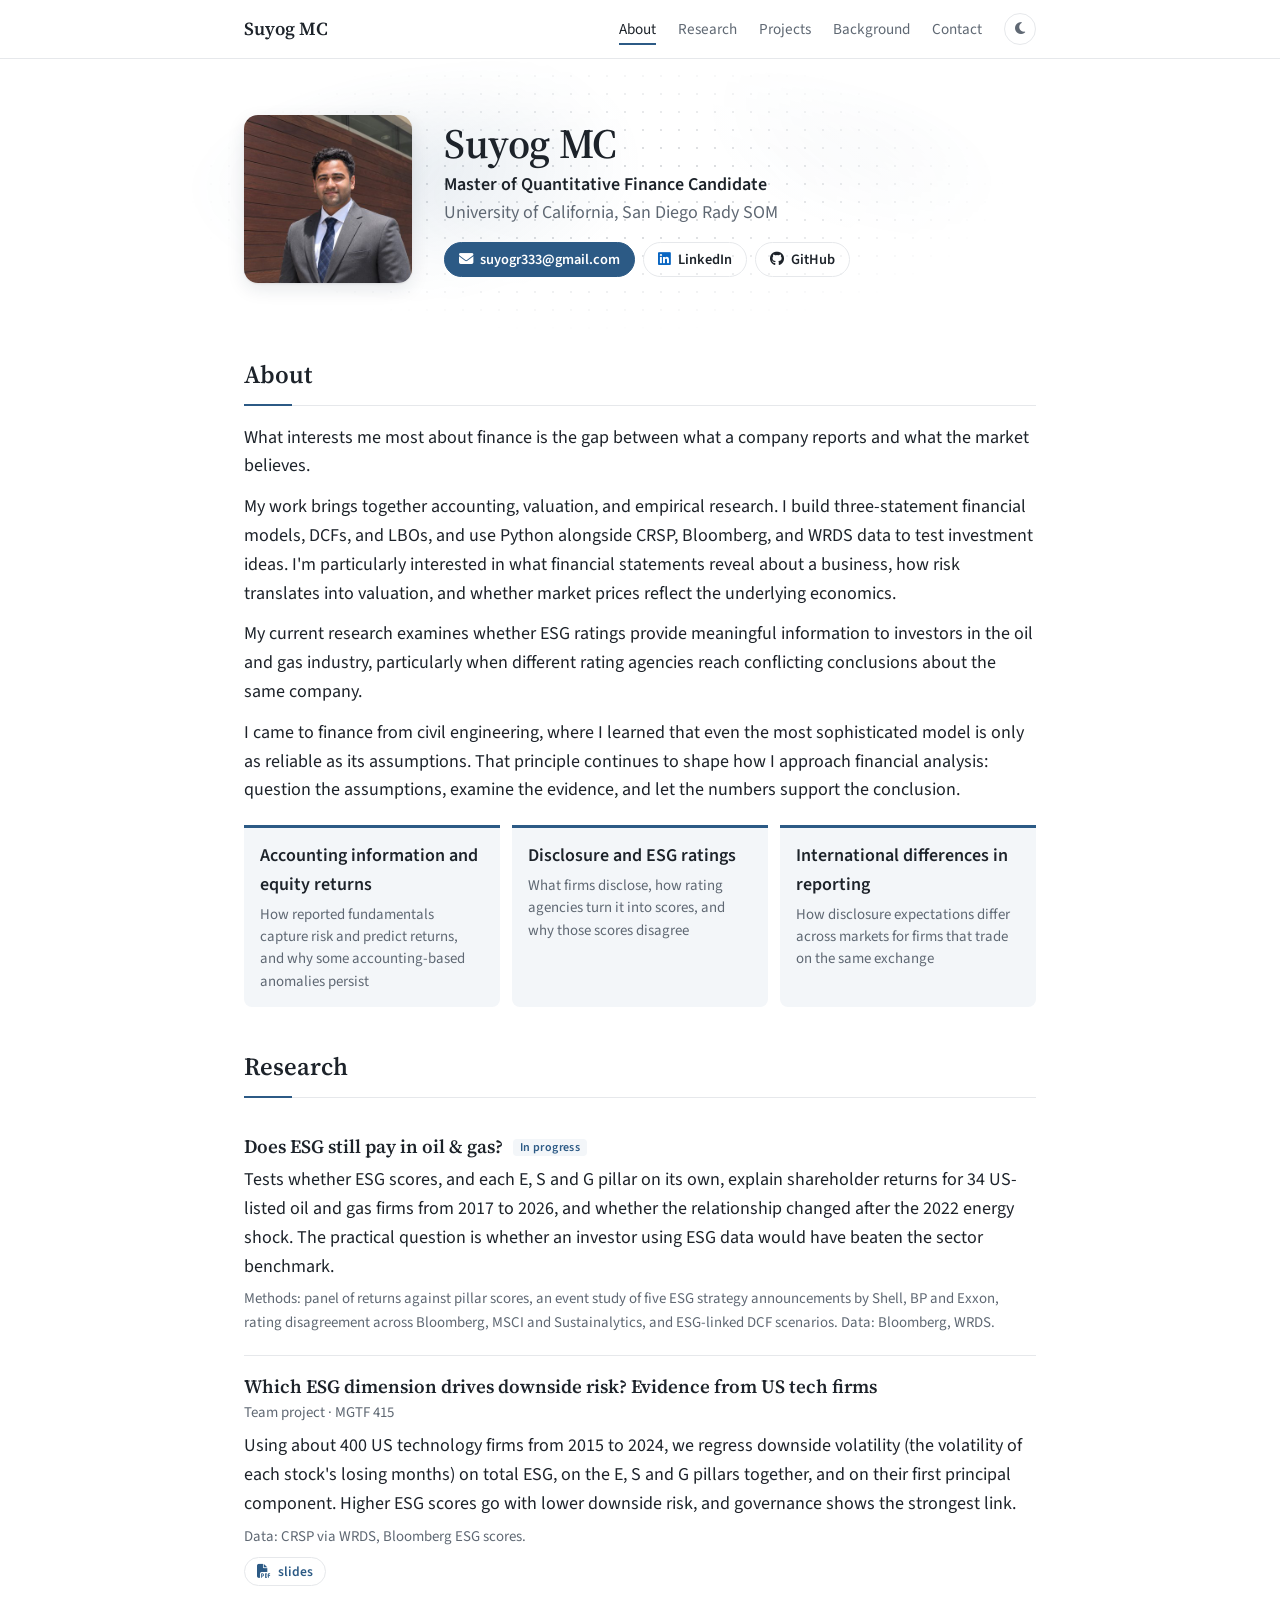
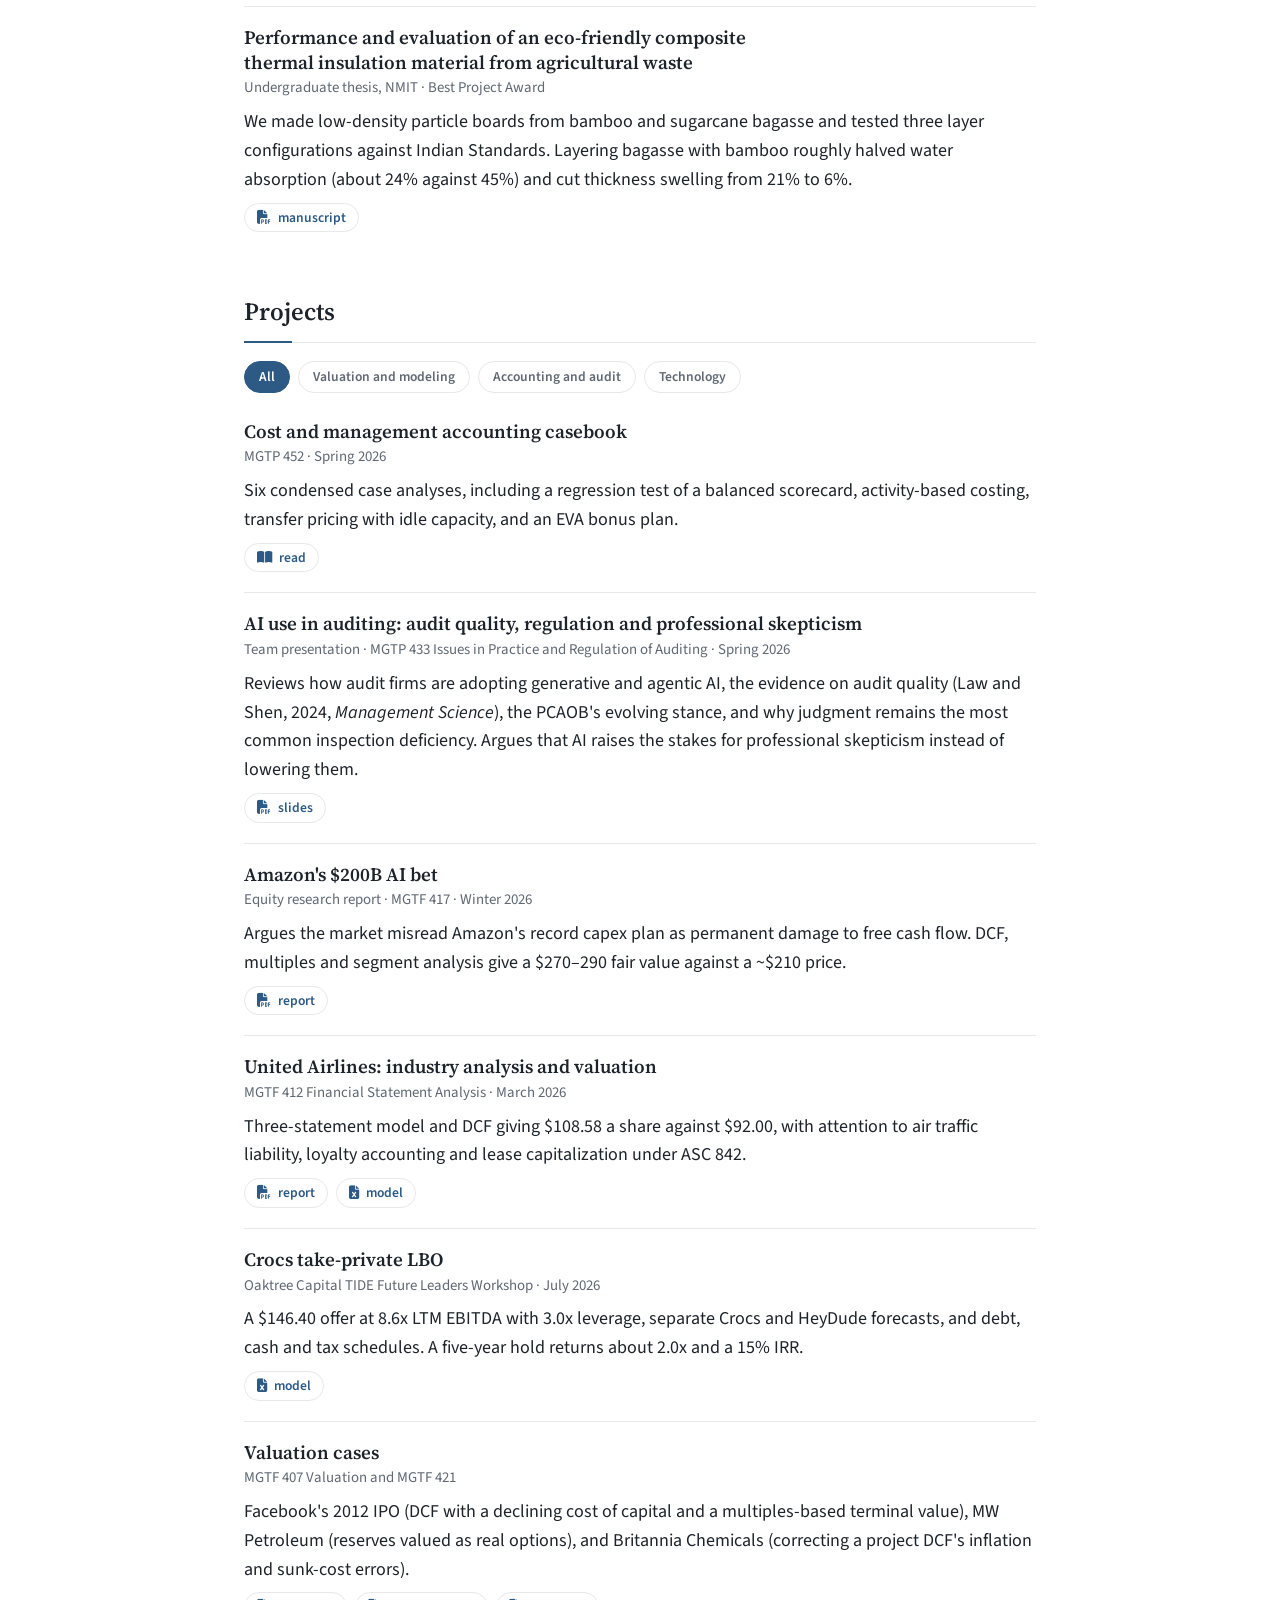
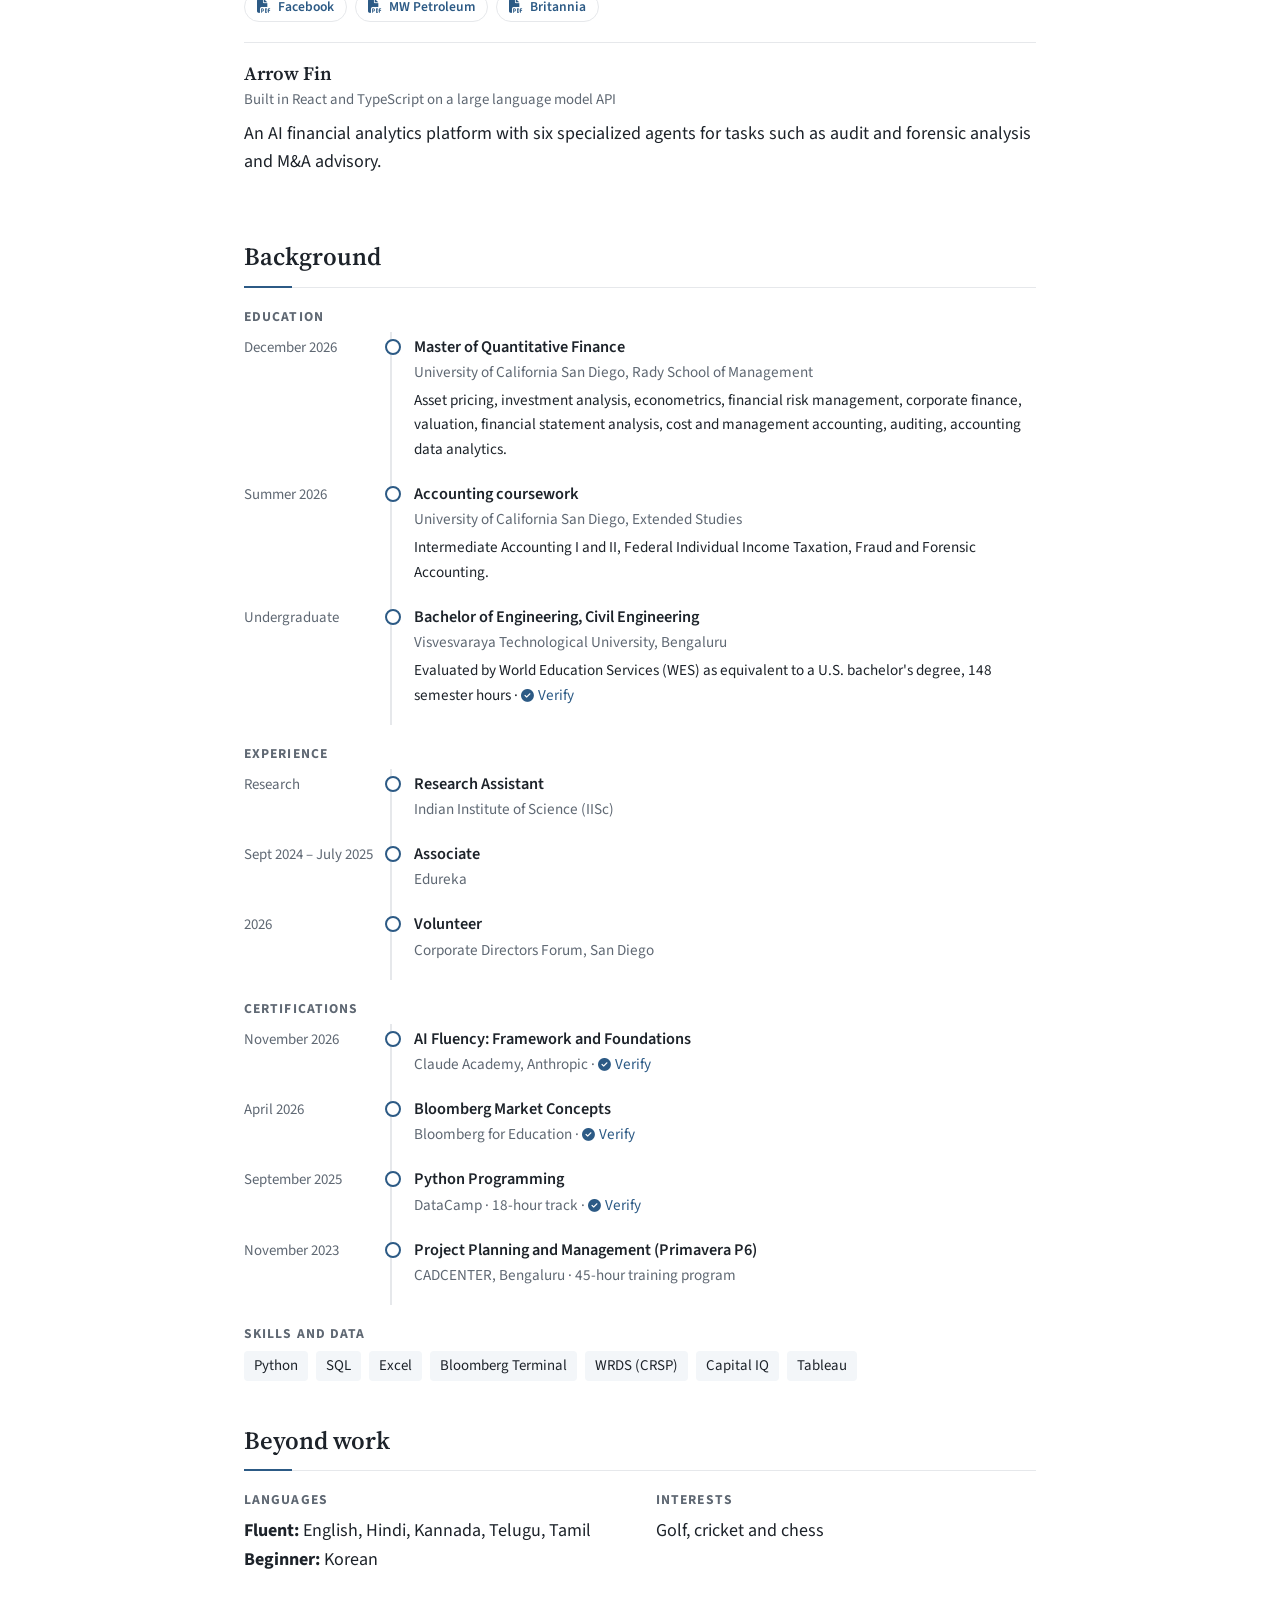
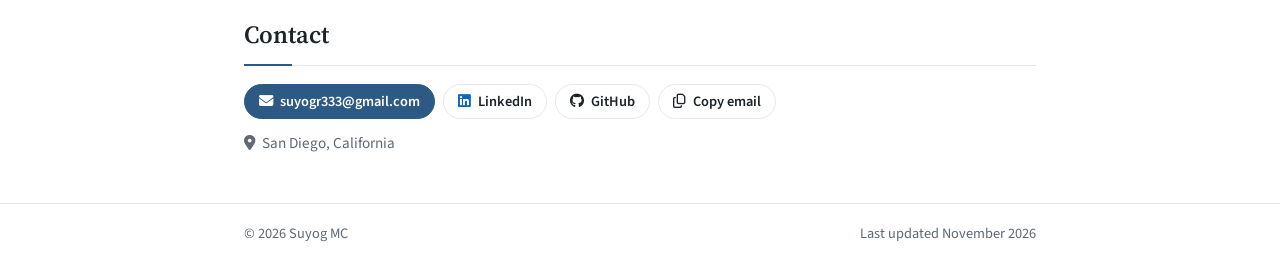
==== commit 18d11812: "Remove highlights row and status tag" ====
--- a/index.html
+++ b/index.html
@@ -42,7 +42,6 @@
     <div class="hero-bg" aria-hidden="true"></div>
     <img src="assets/suyog-mc-avatar.jpg" alt="Portrait of Suyog MC" width="400" height="400">
     <div>
-      <p class="status"><span class="dot" aria-hidden="true"></span>Open to full-time roles · Graduating December 2026</p>
       <h1>Suyog MC</h1>
       <p class="role"><b>Master of Quantitative Finance Candidate</b><br>University of California, San Diego Rady SOM</p>
       <div class="links">
@@ -53,12 +52,6 @@
     </div>
   </div>
 
-  <ul class="stats" aria-label="At a glance">
-    <li><b data-count="3">3</b><span>research projects</span></li>
-    <li><b data-count="7">7</b><span>projects</span></li>
-    <li><b data-count="4">4</b><span>certifications</span></li>
-    <li><b data-count="6">6</b><span>languages</span></li>
-  </ul>
 
   <section id="about">
     <h2>About</h2>
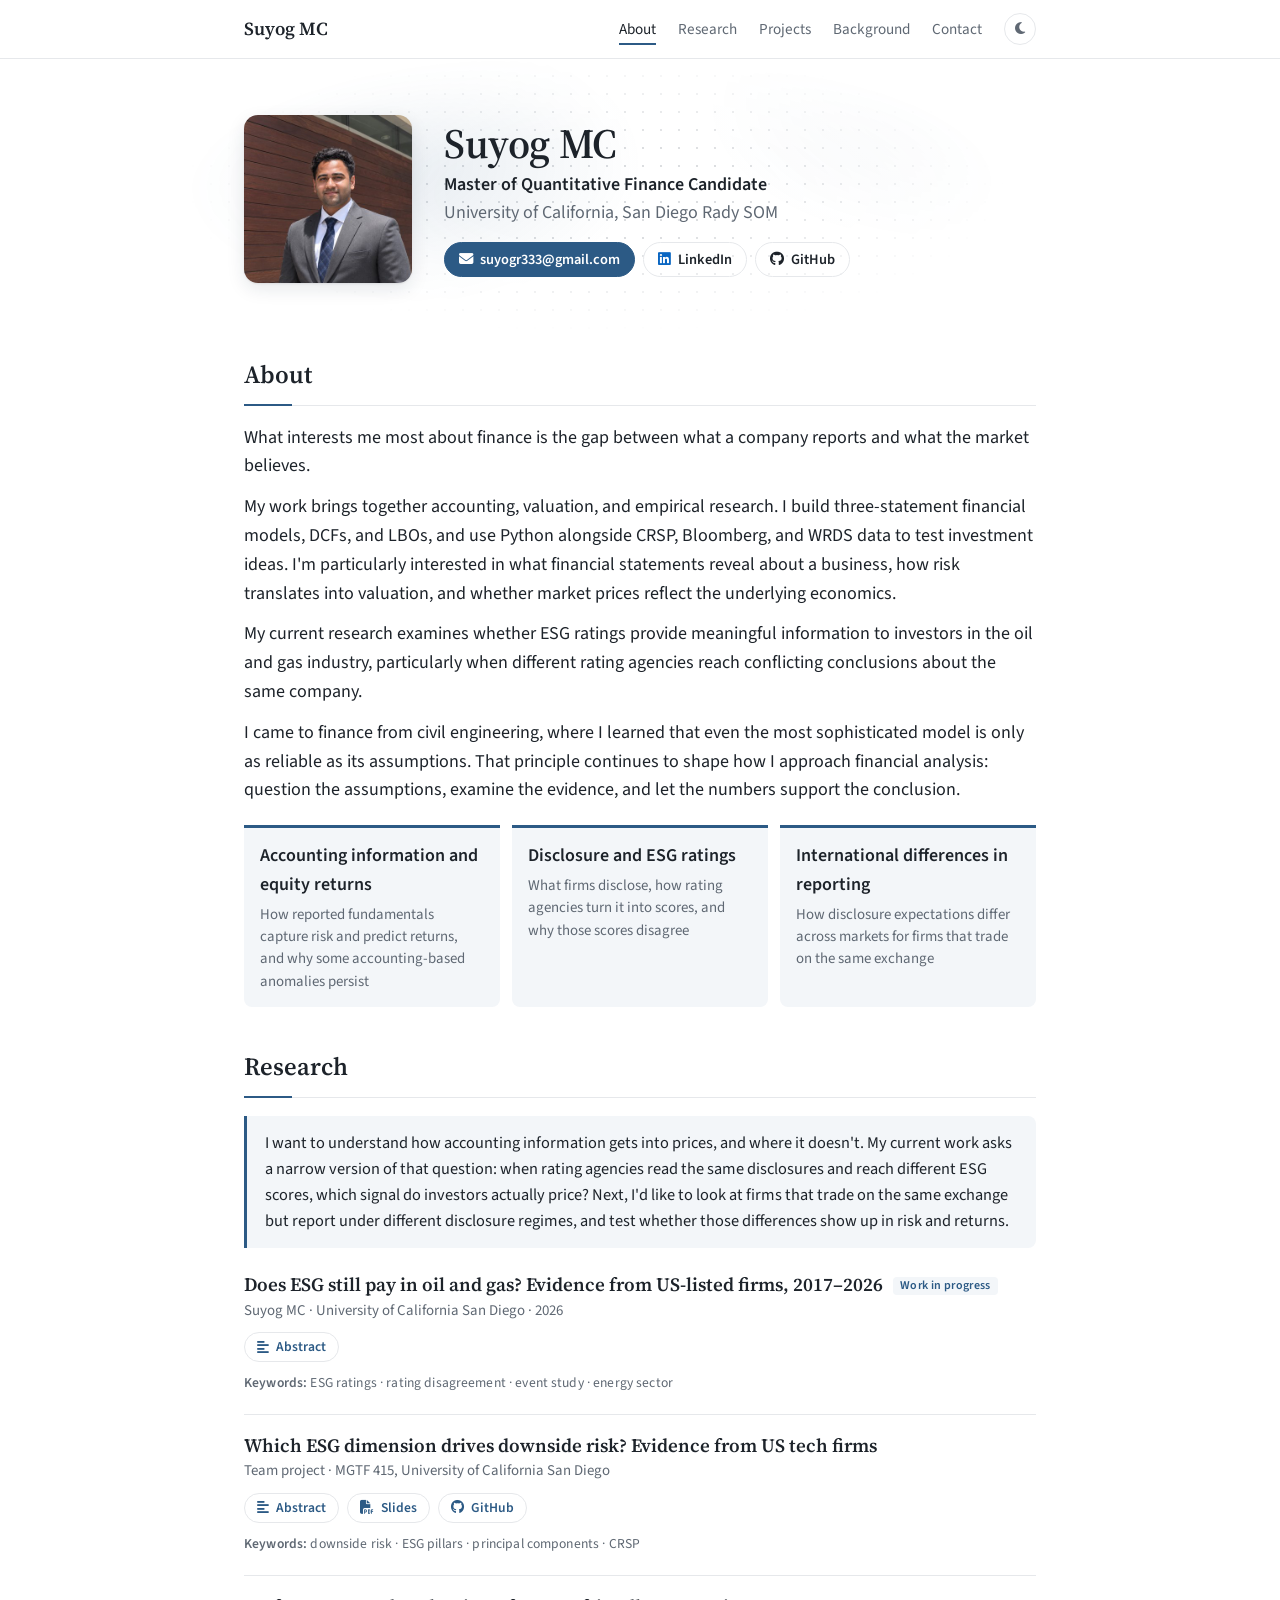
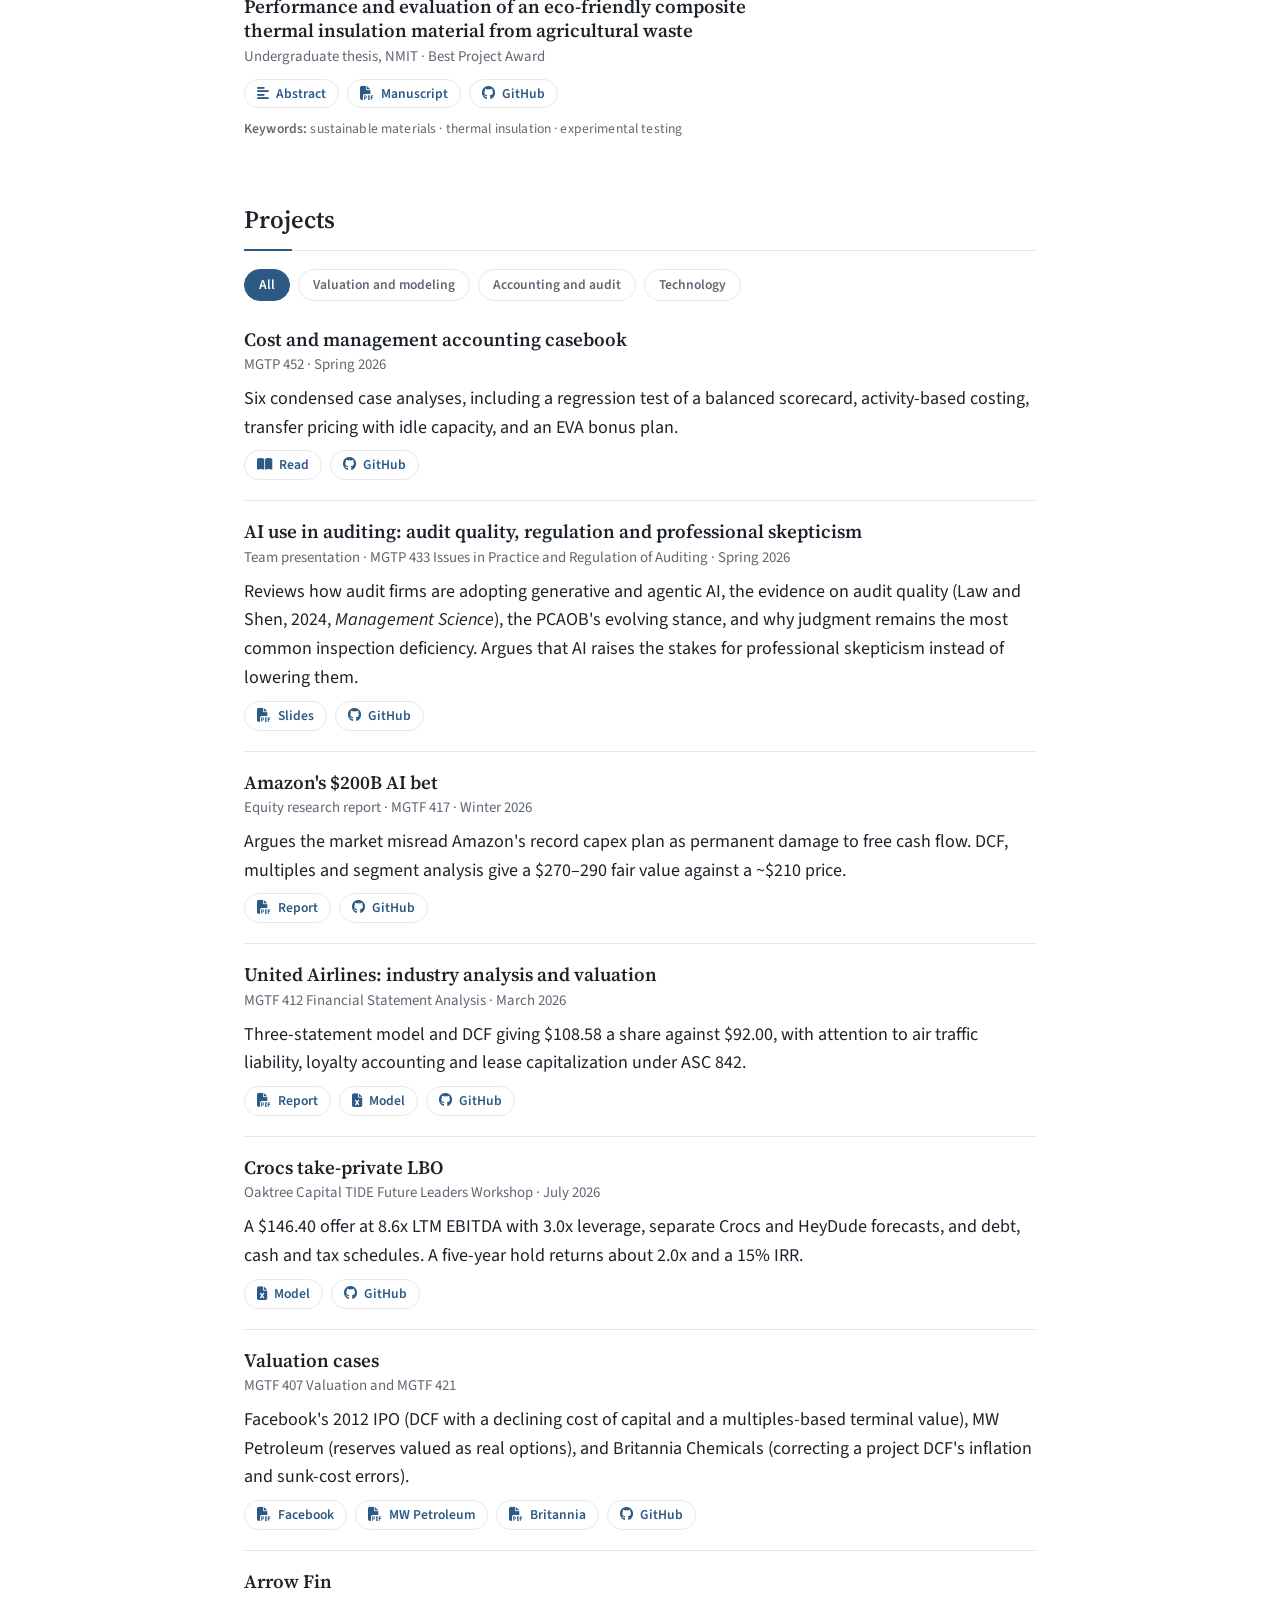
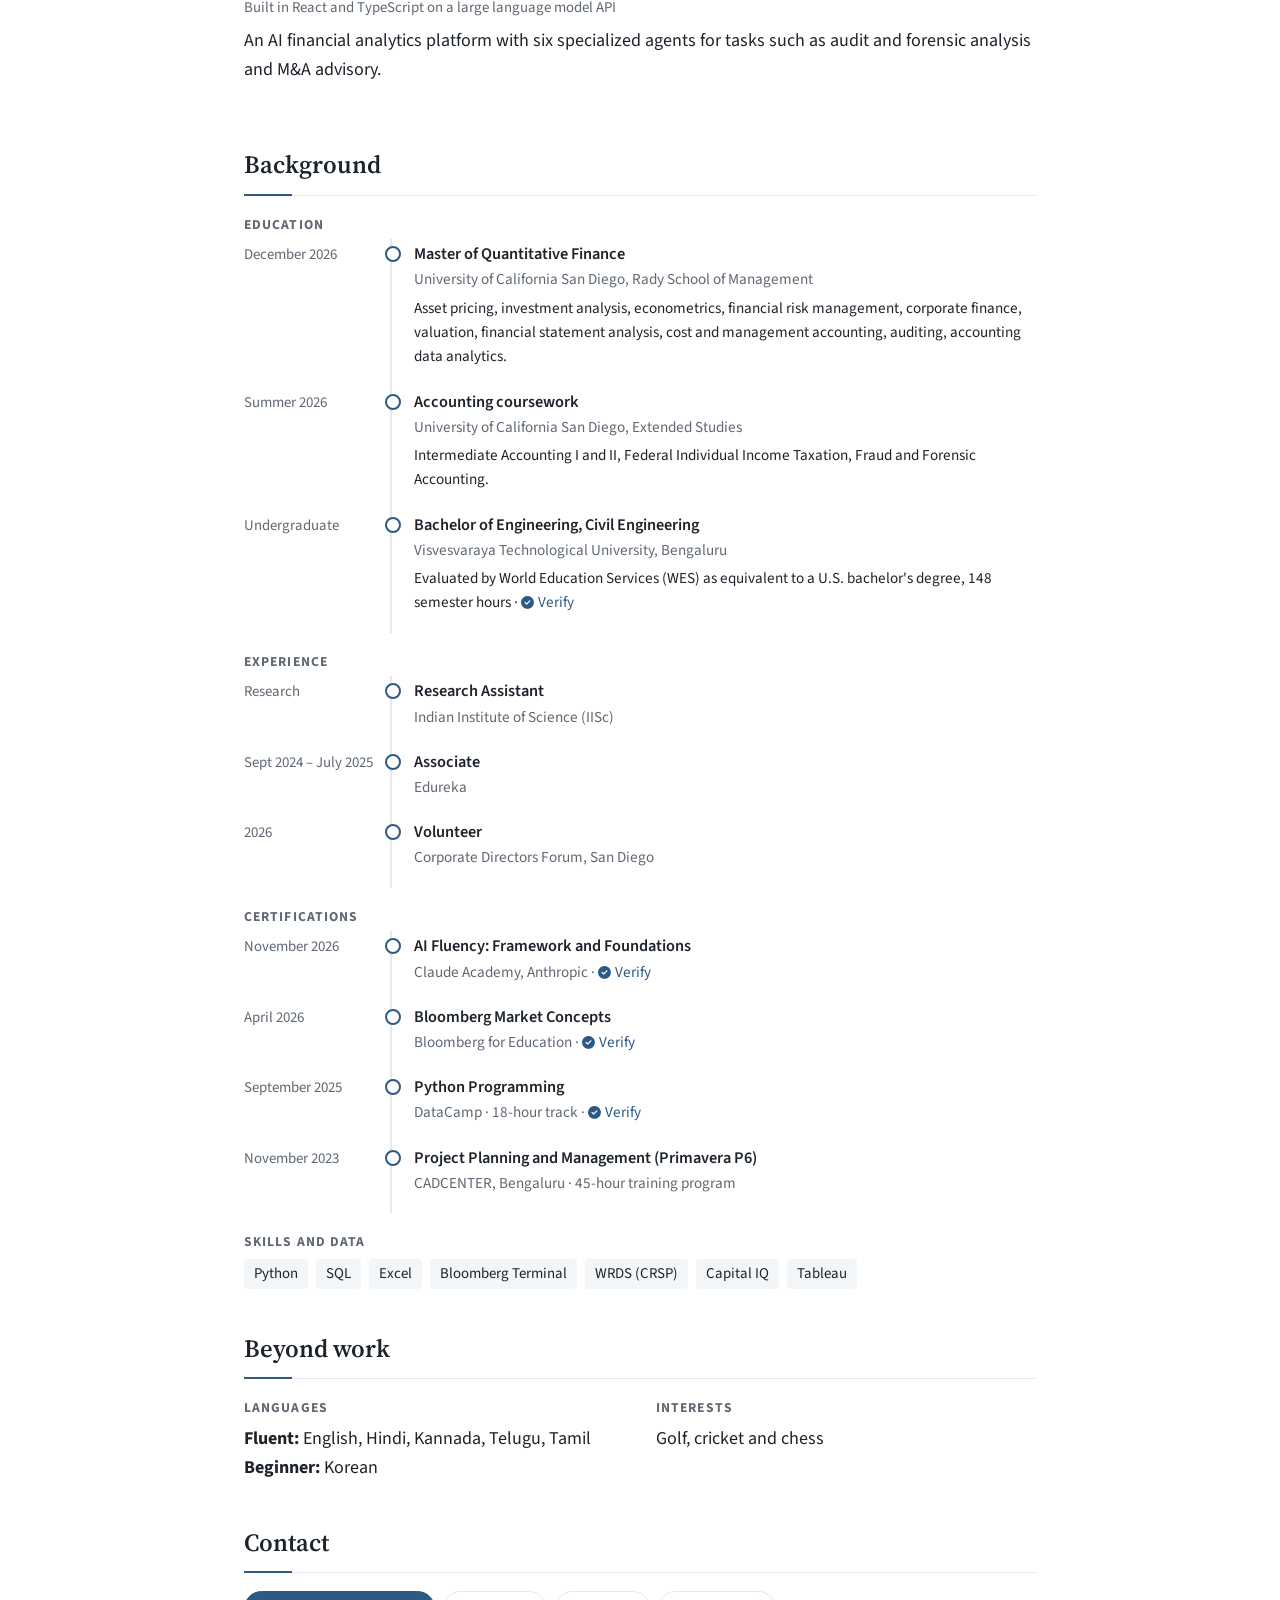
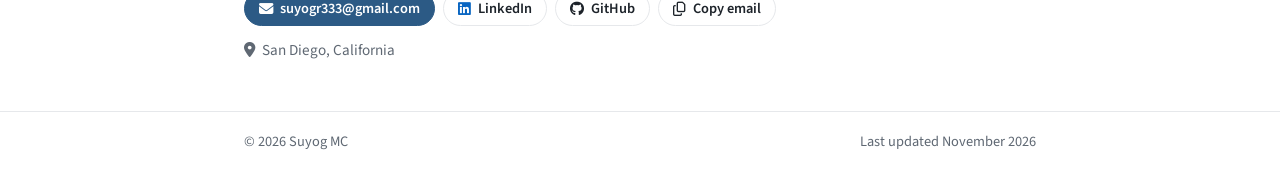
==== commit 4cfa9189: "Research agenda, abstracts and repository links" ====
--- a/index.html
+++ b/index.html
@@ -71,25 +71,38 @@
   <section id="research">
     <h2>Research</h2>
 
-    <div class="entry">
-      <h3>Does ESG still pay in oil &amp; gas? <span class="badge">In progress</span></h3>
-      <p class="desc">Tests whether ESG scores, and each E, S and G pillar on its own, explain shareholder returns for 34 US-listed oil and gas firms from 2017 to 2026, and whether the relationship changed after the 2022 energy shock. The practical question is whether an investor using ESG data would have beaten the sector benchmark.</p>
-      <p class="detail">Methods: panel of returns against pillar scores, an event study of five ESG strategy announcements by Shell, BP and Exxon, rating disagreement across Bloomberg, MSCI and Sustainalytics, and ESG-linked DCF scenarios. Data: Bloomberg, WRDS.</p>
-    </div>
-
-    <div class="entry">
+    <p class="agenda">I want to understand how accounting information gets into prices, and where it doesn't. My current work asks a narrow version of that question: when rating agencies read the same disclosures and reach different ESG scores, which signal do investors actually price? Next, I'd like to look at firms that trade on the same exchange but report under different disclosure regimes, and test whether those differences show up in risk and returns.</p>
+
+    <div class="entry paper">
+      <h3>Does ESG still pay in oil and gas? Evidence from US-listed firms, 2017–2026 <span class="badge">Work in progress</span></h3>
+      <p class="meta">Suyog MC · University of California San Diego · 2026</p>
+      <div class="files"><button type="button" class="abs-toggle" aria-expanded="true" aria-controls="abs-1"><i class="fa-solid fa-align-left" aria-hidden="true"></i>Abstract</button></div>
+      <div class="abstract" id="abs-1"><div>
+        <p>Tests whether ESG scores, and each E, S and G pillar on its own, explain shareholder returns for 34 US-listed oil and gas firms from 2017 to 2026, and whether the relationship changed after the 2022 energy shock. The practical question is whether an investor using ESG data would have beaten the sector benchmark.</p>
+        <p class="detail">Methods: panel of returns against pillar scores, an event study of five ESG strategy announcements by Shell, BP and Exxon, rating disagreement across Bloomberg, MSCI and Sustainalytics, and ESG-linked DCF scenarios. Data: Bloomberg, WRDS.</p>
+      </div></div>
+      <p class="keywords">ESG ratings · rating disagreement · event study · energy sector</p>
+    </div>
+
+    <div class="entry paper">
       <h3>Which ESG dimension drives downside risk? Evidence from US tech firms</h3>
-      <p class="meta">Team project · MGTF 415</p>
-      <p class="desc">Using about 400 US technology firms from 2015 to 2024, we regress downside volatility (the volatility of each stock's losing months) on total ESG, on the E, S and G pillars together, and on their first principal component. Higher ESG scores go with lower downside risk, and governance shows the strongest link.</p>
-      <p class="detail">Data: CRSP via WRDS, Bloomberg ESG scores.</p>
-      <div class="files"><a href="work/esg-downside-risk.pdf"><i class="fa-solid fa-file-pdf" aria-hidden="true"></i>slides</a></div>
-    </div>
-
-    <div class="entry">
+      <p class="meta">Team project · MGTF 415, University of California San Diego</p>
+      <div class="files"><button type="button" class="abs-toggle" aria-expanded="true" aria-controls="abs-2"><i class="fa-solid fa-align-left" aria-hidden="true"></i>Abstract</button><a href="work/esg-downside-risk.pdf"><i class="fa-solid fa-file-pdf" aria-hidden="true"></i>Slides</a><a href="https://github.com/suyogmc333/esg-downside-risk"><i class="fa-brands fa-github" aria-hidden="true"></i>GitHub</a></div>
+      <div class="abstract" id="abs-2"><div>
+        <p>Using about 400 US technology firms from 2015 to 2024, we regress downside volatility (the volatility of each stock's losing months) on total ESG, on the E, S and G pillars together, and on their first principal component. Higher ESG scores go with lower downside risk, and governance shows the strongest link.</p>
+        <p class="detail">Data: CRSP via WRDS, Bloomberg ESG scores.</p>
+      </div></div>
+      <p class="keywords">downside risk · ESG pillars · principal components · CRSP</p>
+    </div>
+
+    <div class="entry paper">
       <h3>Performance and evaluation of an eco-friendly composite thermal insulation material from agricultural waste</h3>
       <p class="meta">Undergraduate thesis, NMIT · Best Project Award</p>
-      <p class="desc">We made low-density particle boards from bamboo and sugarcane bagasse and tested three layer configurations against Indian Standards. Layering bagasse with bamboo roughly halved water absorption (about 24% against 45%) and cut thickness swelling from 21% to 6%.</p>
-      <div class="files"><a href="work/thermal-insulation-manuscript.pdf"><i class="fa-solid fa-file-pdf" aria-hidden="true"></i>manuscript</a></div>
+      <div class="files"><button type="button" class="abs-toggle" aria-expanded="true" aria-controls="abs-3"><i class="fa-solid fa-align-left" aria-hidden="true"></i>Abstract</button><a href="work/thermal-insulation-manuscript.pdf"><i class="fa-solid fa-file-pdf" aria-hidden="true"></i>Manuscript</a><a href="https://github.com/suyogmc333/thermal-insulation-research"><i class="fa-brands fa-github" aria-hidden="true"></i>GitHub</a></div>
+      <div class="abstract" id="abs-3"><div>
+        <p>We made low-density particle boards from bamboo and sugarcane bagasse and tested three layer configurations against Indian Standards. Layering bagasse with bamboo roughly halved water absorption (about 24% against 45%) and cut thickness swelling from 21% to 6%.</p>
+      </div></div>
+      <p class="keywords">sustainable materials · thermal insulation · experimental testing</p>
     </div>
   </section>
 
@@ -106,42 +119,42 @@
       <h3>Cost and management accounting casebook</h3>
       <p class="meta">MGTP 452 · Spring 2026</p>
       <p class="desc">Six condensed case analyses, including a regression test of a balanced scorecard, activity-based costing, transfer pricing with idle capacity, and an EVA bonus plan.</p>
-      <div class="files"><a href="casebook.html"><i class="fa-solid fa-book-open" aria-hidden="true"></i>read</a></div>
+      <div class="files"><a href="casebook.html"><i class="fa-solid fa-book-open" aria-hidden="true"></i>Read</a><a href="https://github.com/suyogmc333/cost-accounting-casebook"><i class="fa-brands fa-github" aria-hidden="true"></i>GitHub</a></div>
     </div>
 
     <div class="entry" data-cat="accounting tech">
       <h3>AI use in auditing: audit quality, regulation and professional skepticism</h3>
       <p class="meta">Team presentation · MGTP 433 Issues in Practice and Regulation of Auditing · Spring 2026</p>
       <p class="desc">Reviews how audit firms are adopting generative and agentic AI, the evidence on audit quality (Law and Shen, 2024, <i>Management Science</i>), the PCAOB's evolving stance, and why judgment remains the most common inspection deficiency. Argues that AI raises the stakes for professional skepticism instead of lowering them.</p>
-      <div class="files"><a href="work/ai-in-auditing.pdf"><i class="fa-solid fa-file-pdf" aria-hidden="true"></i>slides</a></div>
+      <div class="files"><a href="work/ai-in-auditing.pdf"><i class="fa-solid fa-file-pdf" aria-hidden="true"></i>Slides</a><a href="https://github.com/suyogmc333/ai-in-auditing"><i class="fa-brands fa-github" aria-hidden="true"></i>GitHub</a></div>
     </div>
 
     <div class="entry" data-cat="valuation">
       <h3>Amazon's $200B AI bet</h3>
       <p class="meta">Equity research report · MGTF 417 · Winter 2026</p>
       <p class="desc">Argues the market misread Amazon's record capex plan as permanent damage to free cash flow. DCF, multiples and segment analysis give a $270–290 fair value against a ~$210 price.</p>
-      <div class="files"><a href="work/amazon-valuation-report.pdf"><i class="fa-solid fa-file-pdf" aria-hidden="true"></i>report</a></div>
+      <div class="files"><a href="work/amazon-valuation-report.pdf"><i class="fa-solid fa-file-pdf" aria-hidden="true"></i>Report</a><a href="https://github.com/suyogmc333/amazon-equity-research"><i class="fa-brands fa-github" aria-hidden="true"></i>GitHub</a></div>
     </div>
 
     <div class="entry" data-cat="valuation">
       <h3>United Airlines: industry analysis and valuation</h3>
       <p class="meta">MGTF 412 Financial Statement Analysis · March 2026</p>
       <p class="desc">Three-statement model and DCF giving $108.58 a share against $92.00, with attention to air traffic liability, loyalty accounting and lease capitalization under ASC 842.</p>
-      <div class="files"><a href="work/ual-valuation-report.pdf"><i class="fa-solid fa-file-pdf" aria-hidden="true"></i>report</a><a href="work/ual-financial-model.xlsx"><i class="fa-solid fa-file-excel" aria-hidden="true"></i>model</a></div>
+      <div class="files"><a href="work/ual-valuation-report.pdf"><i class="fa-solid fa-file-pdf" aria-hidden="true"></i>Report</a><a href="work/ual-financial-model.xlsx"><i class="fa-solid fa-file-excel" aria-hidden="true"></i>Model</a><a href="https://github.com/suyogmc333/ual-equity-research"><i class="fa-brands fa-github" aria-hidden="true"></i>GitHub</a></div>
     </div>
 
     <div class="entry" data-cat="valuation">
       <h3>Crocs take-private LBO</h3>
       <p class="meta">Oaktree Capital TIDE Future Leaders Workshop · July 2026</p>
       <p class="desc">A $146.40 offer at 8.6x LTM EBITDA with 3.0x leverage, separate Crocs and HeyDude forecasts, and debt, cash and tax schedules. A five-year hold returns about 2.0x and a 15% IRR.</p>
-      <div class="files"><a href="work/crocs-lbo-model.xlsx"><i class="fa-solid fa-file-excel" aria-hidden="true"></i>model</a></div>
+      <div class="files"><a href="work/crocs-lbo-model.xlsx"><i class="fa-solid fa-file-excel" aria-hidden="true"></i>Model</a><a href="https://github.com/suyogmc333/crocs-lbo-model"><i class="fa-brands fa-github" aria-hidden="true"></i>GitHub</a></div>
     </div>
 
     <div class="entry" data-cat="valuation">
       <h3>Valuation cases</h3>
       <p class="meta">MGTF 407 Valuation and MGTF 421</p>
       <p class="desc">Facebook's 2012 IPO (DCF with a declining cost of capital and a multiples-based terminal value), MW Petroleum (reserves valued as real options), and Britannia Chemicals (correcting a project DCF's inflation and sunk-cost errors).</p>
-      <div class="files"><a href="work/facebook-ipo.pdf"><i class="fa-solid fa-file-pdf" aria-hidden="true"></i>Facebook</a><a href="work/mw-petroleum-real-options.pdf"><i class="fa-solid fa-file-pdf" aria-hidden="true"></i>MW Petroleum</a><a href="work/britannia-merseyside.pdf"><i class="fa-solid fa-file-pdf" aria-hidden="true"></i>Britannia</a></div>
+      <div class="files"><a href="work/facebook-ipo.pdf"><i class="fa-solid fa-file-pdf" aria-hidden="true"></i>Facebook</a><a href="work/mw-petroleum-real-options.pdf"><i class="fa-solid fa-file-pdf" aria-hidden="true"></i>MW Petroleum</a><a href="work/britannia-merseyside.pdf"><i class="fa-solid fa-file-pdf" aria-hidden="true"></i>Britannia</a><a href="https://github.com/suyogmc333/valuation-case-studies"><i class="fa-brands fa-github" aria-hidden="true"></i>GitHub</a></div>
     </div>
 
     <div class="entry" data-cat="tech">
--- a/styles.css
+++ b/styles.css
@@ -243,3 +243,22 @@
 @media (prefers-color-scheme: dark) {
   :root:not([data-theme="light"]) .pill.primary, :root:not([data-theme="light"]) .pill.primary i, :root:not([data-theme="light"]) .filters button.active, :root:not([data-theme="light"]) .to-top { color: #12161b; }
 }
+
+/* ---- Research: agenda, abstracts, keywords ---- */
+.agenda { font-size: 1.02rem; color: var(--ink); border-left: 3px solid var(--accent); background: var(--soft); padding: 14px 18px; border-radius: 0 8px 8px 0; margin-bottom: 6px; }
+.paper .files { margin-top: 10px; }
+.abs-toggle { font: inherit; font-size: 0.85rem; font-weight: 600; color: var(--accent); background: var(--bg); border: 1px solid var(--rule); border-radius: 999px; padding: 3px 12px; cursor: pointer; display: inline-flex; align-items: center; transition: border-color .2s, transform .2s, box-shadow .2s, background-color .2s, color .2s; }
+.abs-toggle i { margin-right: 7px; }
+.abs-toggle:hover { border-color: var(--accent); transform: translateY(-2px); box-shadow: 0 4px 10px rgba(20,40,60,0.08); }
+.abs-toggle[aria-expanded="true"] { background: var(--accent); border-color: var(--accent); color: #fff; }
+.abs-toggle:focus-visible { outline: 2px solid var(--accent); outline-offset: 2px; }
+:root[data-theme="dark"] .abs-toggle[aria-expanded="true"] { color: #12161b; }
+@media (prefers-color-scheme: dark) { :root:not([data-theme="light"]) .abs-toggle[aria-expanded="true"] { color: #12161b; } }
+.abstract > div > p + p { margin-top: 6px; }
+.abstract { margin-top: 10px; }
+.abstract.collapsible { display: grid; grid-template-rows: 0fr; margin-top: 0; transition: grid-template-rows .35s ease, margin-top .35s ease; }
+.abstract.collapsible > div { overflow: hidden; }
+.abstract.collapsible.open { grid-template-rows: 1fr; margin-top: 12px; }
+.abstract.collapsible > div { border-left: 2px solid var(--rule); padding-left: 14px; }
+.keywords { color: var(--muted); font-size: 0.85rem; margin-top: 10px; letter-spacing: 0.01em; }
+.keywords::before { content: "Keywords: "; font-weight: 600; }
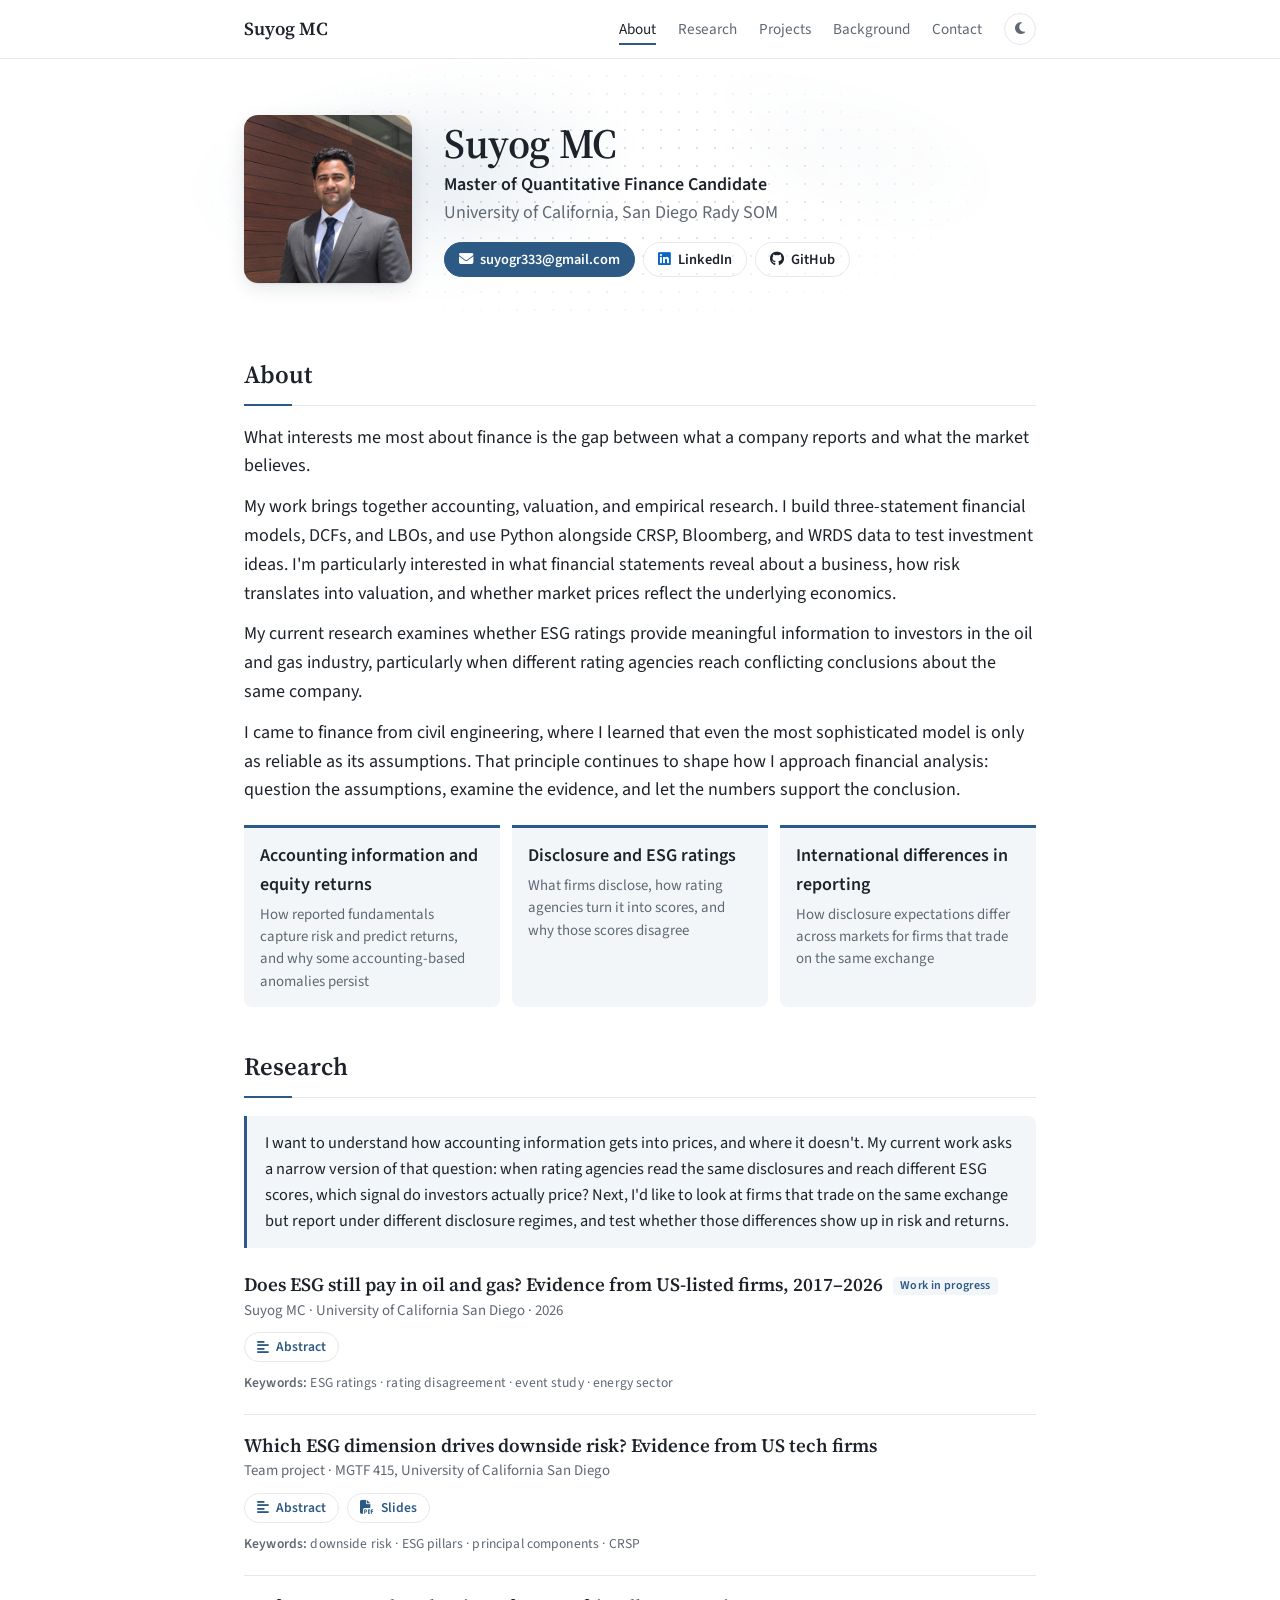
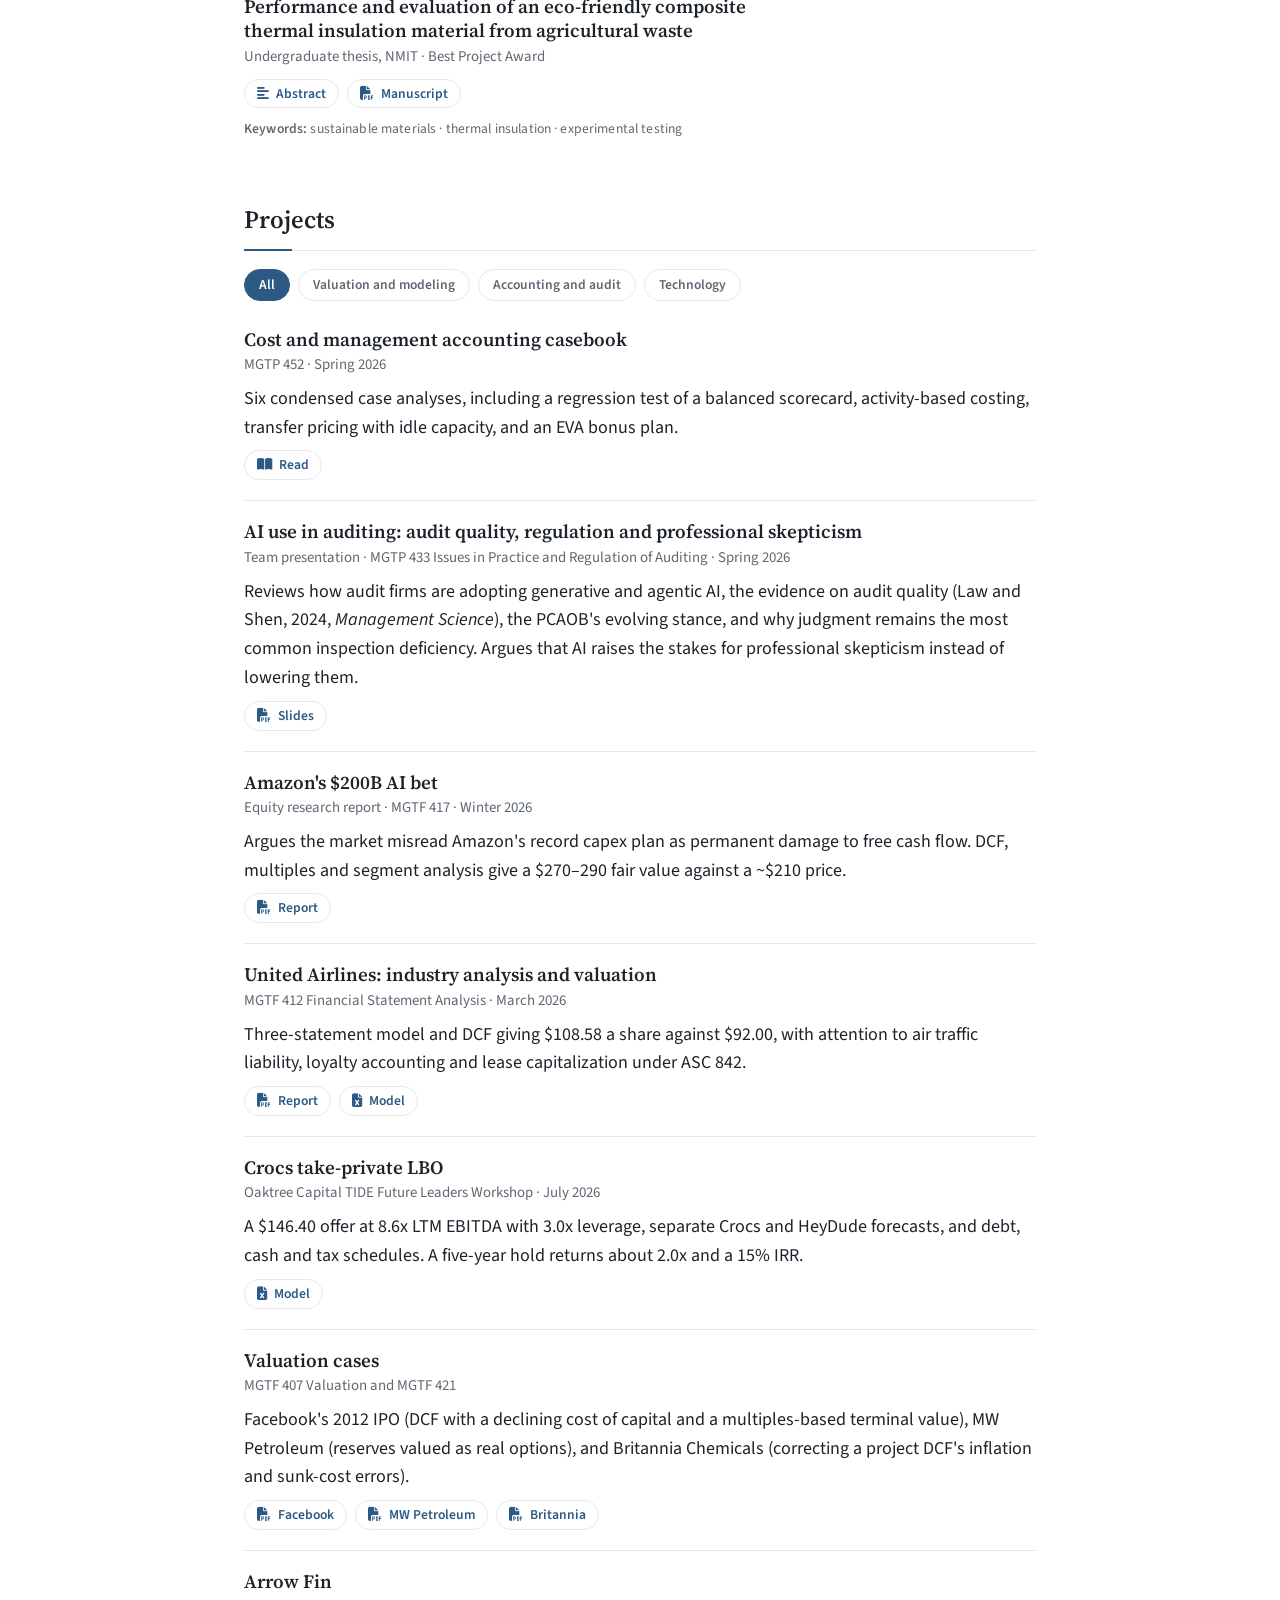
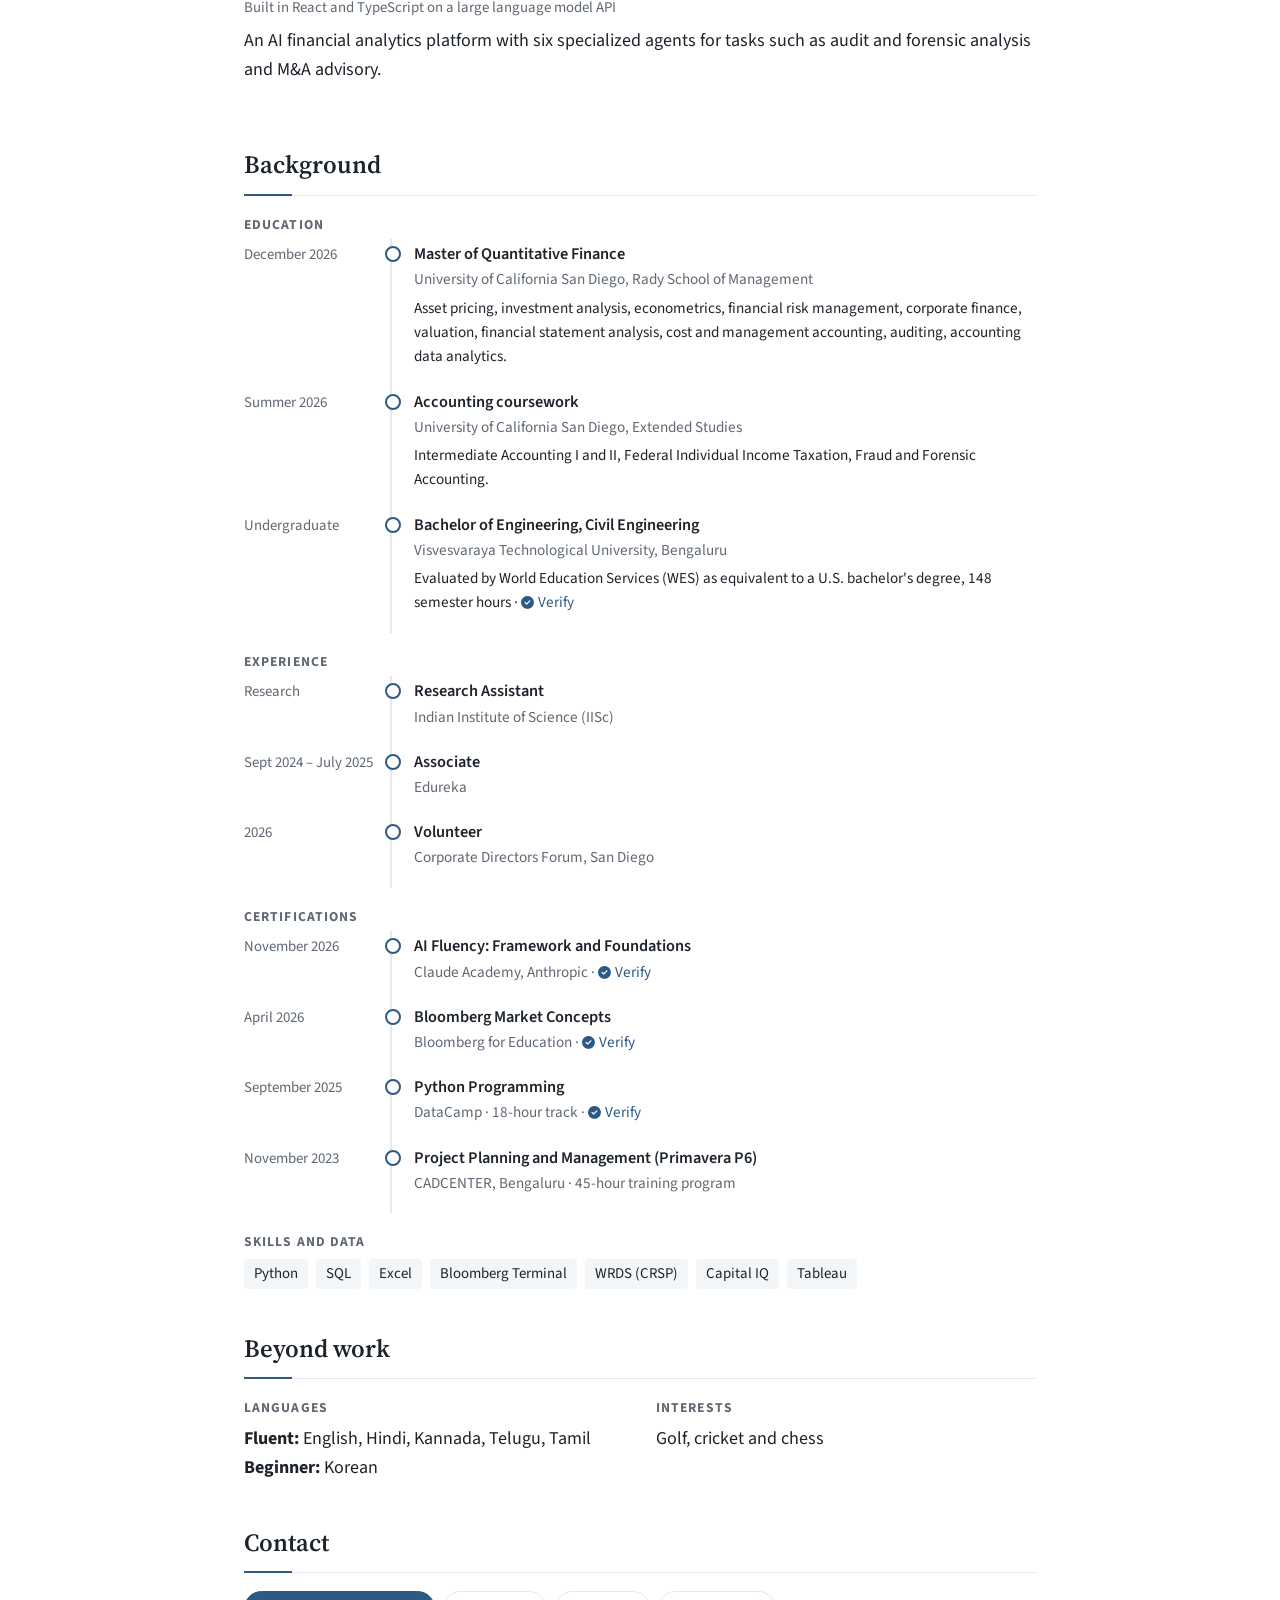
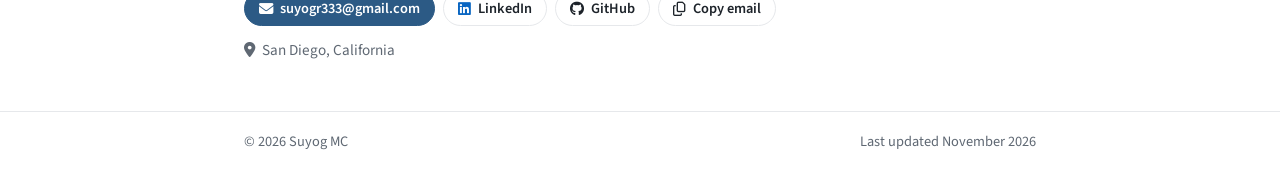
==== commit 192c4cb7: "Keep GitHub link to header and contact" ====
--- a/index.html
+++ b/index.html
@@ -87,7 +87,7 @@
     <div class="entry paper">
       <h3>Which ESG dimension drives downside risk? Evidence from US tech firms</h3>
       <p class="meta">Team project · MGTF 415, University of California San Diego</p>
-      <div class="files"><button type="button" class="abs-toggle" aria-expanded="true" aria-controls="abs-2"><i class="fa-solid fa-align-left" aria-hidden="true"></i>Abstract</button><a href="work/esg-downside-risk.pdf"><i class="fa-solid fa-file-pdf" aria-hidden="true"></i>Slides</a><a href="https://github.com/suyogmc333/esg-downside-risk"><i class="fa-brands fa-github" aria-hidden="true"></i>GitHub</a></div>
+      <div class="files"><button type="button" class="abs-toggle" aria-expanded="true" aria-controls="abs-2"><i class="fa-solid fa-align-left" aria-hidden="true"></i>Abstract</button><a href="work/esg-downside-risk.pdf"><i class="fa-solid fa-file-pdf" aria-hidden="true"></i>Slides</a></div>
       <div class="abstract" id="abs-2"><div>
         <p>Using about 400 US technology firms from 2015 to 2024, we regress downside volatility (the volatility of each stock's losing months) on total ESG, on the E, S and G pillars together, and on their first principal component. Higher ESG scores go with lower downside risk, and governance shows the strongest link.</p>
         <p class="detail">Data: CRSP via WRDS, Bloomberg ESG scores.</p>
@@ -98,7 +98,7 @@
     <div class="entry paper">
       <h3>Performance and evaluation of an eco-friendly composite thermal insulation material from agricultural waste</h3>
       <p class="meta">Undergraduate thesis, NMIT · Best Project Award</p>
-      <div class="files"><button type="button" class="abs-toggle" aria-expanded="true" aria-controls="abs-3"><i class="fa-solid fa-align-left" aria-hidden="true"></i>Abstract</button><a href="work/thermal-insulation-manuscript.pdf"><i class="fa-solid fa-file-pdf" aria-hidden="true"></i>Manuscript</a><a href="https://github.com/suyogmc333/thermal-insulation-research"><i class="fa-brands fa-github" aria-hidden="true"></i>GitHub</a></div>
+      <div class="files"><button type="button" class="abs-toggle" aria-expanded="true" aria-controls="abs-3"><i class="fa-solid fa-align-left" aria-hidden="true"></i>Abstract</button><a href="work/thermal-insulation-manuscript.pdf"><i class="fa-solid fa-file-pdf" aria-hidden="true"></i>Manuscript</a></div>
       <div class="abstract" id="abs-3"><div>
         <p>We made low-density particle boards from bamboo and sugarcane bagasse and tested three layer configurations against Indian Standards. Layering bagasse with bamboo roughly halved water absorption (about 24% against 45%) and cut thickness swelling from 21% to 6%.</p>
       </div></div>
@@ -119,42 +119,42 @@
       <h3>Cost and management accounting casebook</h3>
       <p class="meta">MGTP 452 · Spring 2026</p>
       <p class="desc">Six condensed case analyses, including a regression test of a balanced scorecard, activity-based costing, transfer pricing with idle capacity, and an EVA bonus plan.</p>
-      <div class="files"><a href="casebook.html"><i class="fa-solid fa-book-open" aria-hidden="true"></i>Read</a><a href="https://github.com/suyogmc333/cost-accounting-casebook"><i class="fa-brands fa-github" aria-hidden="true"></i>GitHub</a></div>
+      <div class="files"><a href="casebook.html"><i class="fa-solid fa-book-open" aria-hidden="true"></i>Read</a></div>
     </div>
 
     <div class="entry" data-cat="accounting tech">
       <h3>AI use in auditing: audit quality, regulation and professional skepticism</h3>
       <p class="meta">Team presentation · MGTP 433 Issues in Practice and Regulation of Auditing · Spring 2026</p>
       <p class="desc">Reviews how audit firms are adopting generative and agentic AI, the evidence on audit quality (Law and Shen, 2024, <i>Management Science</i>), the PCAOB's evolving stance, and why judgment remains the most common inspection deficiency. Argues that AI raises the stakes for professional skepticism instead of lowering them.</p>
-      <div class="files"><a href="work/ai-in-auditing.pdf"><i class="fa-solid fa-file-pdf" aria-hidden="true"></i>Slides</a><a href="https://github.com/suyogmc333/ai-in-auditing"><i class="fa-brands fa-github" aria-hidden="true"></i>GitHub</a></div>
+      <div class="files"><a href="work/ai-in-auditing.pdf"><i class="fa-solid fa-file-pdf" aria-hidden="true"></i>Slides</a></div>
     </div>
 
     <div class="entry" data-cat="valuation">
       <h3>Amazon's $200B AI bet</h3>
       <p class="meta">Equity research report · MGTF 417 · Winter 2026</p>
       <p class="desc">Argues the market misread Amazon's record capex plan as permanent damage to free cash flow. DCF, multiples and segment analysis give a $270–290 fair value against a ~$210 price.</p>
-      <div class="files"><a href="work/amazon-valuation-report.pdf"><i class="fa-solid fa-file-pdf" aria-hidden="true"></i>Report</a><a href="https://github.com/suyogmc333/amazon-equity-research"><i class="fa-brands fa-github" aria-hidden="true"></i>GitHub</a></div>
+      <div class="files"><a href="work/amazon-valuation-report.pdf"><i class="fa-solid fa-file-pdf" aria-hidden="true"></i>Report</a></div>
     </div>
 
     <div class="entry" data-cat="valuation">
       <h3>United Airlines: industry analysis and valuation</h3>
       <p class="meta">MGTF 412 Financial Statement Analysis · March 2026</p>
       <p class="desc">Three-statement model and DCF giving $108.58 a share against $92.00, with attention to air traffic liability, loyalty accounting and lease capitalization under ASC 842.</p>
-      <div class="files"><a href="work/ual-valuation-report.pdf"><i class="fa-solid fa-file-pdf" aria-hidden="true"></i>Report</a><a href="work/ual-financial-model.xlsx"><i class="fa-solid fa-file-excel" aria-hidden="true"></i>Model</a><a href="https://github.com/suyogmc333/ual-equity-research"><i class="fa-brands fa-github" aria-hidden="true"></i>GitHub</a></div>
+      <div class="files"><a href="work/ual-valuation-report.pdf"><i class="fa-solid fa-file-pdf" aria-hidden="true"></i>Report</a><a href="work/ual-financial-model.xlsx"><i class="fa-solid fa-file-excel" aria-hidden="true"></i>Model</a></div>
     </div>
 
     <div class="entry" data-cat="valuation">
       <h3>Crocs take-private LBO</h3>
       <p class="meta">Oaktree Capital TIDE Future Leaders Workshop · July 2026</p>
       <p class="desc">A $146.40 offer at 8.6x LTM EBITDA with 3.0x leverage, separate Crocs and HeyDude forecasts, and debt, cash and tax schedules. A five-year hold returns about 2.0x and a 15% IRR.</p>
-      <div class="files"><a href="work/crocs-lbo-model.xlsx"><i class="fa-solid fa-file-excel" aria-hidden="true"></i>Model</a><a href="https://github.com/suyogmc333/crocs-lbo-model"><i class="fa-brands fa-github" aria-hidden="true"></i>GitHub</a></div>
+      <div class="files"><a href="work/crocs-lbo-model.xlsx"><i class="fa-solid fa-file-excel" aria-hidden="true"></i>Model</a></div>
     </div>
 
     <div class="entry" data-cat="valuation">
       <h3>Valuation cases</h3>
       <p class="meta">MGTF 407 Valuation and MGTF 421</p>
       <p class="desc">Facebook's 2012 IPO (DCF with a declining cost of capital and a multiples-based terminal value), MW Petroleum (reserves valued as real options), and Britannia Chemicals (correcting a project DCF's inflation and sunk-cost errors).</p>
-      <div class="files"><a href="work/facebook-ipo.pdf"><i class="fa-solid fa-file-pdf" aria-hidden="true"></i>Facebook</a><a href="work/mw-petroleum-real-options.pdf"><i class="fa-solid fa-file-pdf" aria-hidden="true"></i>MW Petroleum</a><a href="work/britannia-merseyside.pdf"><i class="fa-solid fa-file-pdf" aria-hidden="true"></i>Britannia</a><a href="https://github.com/suyogmc333/valuation-case-studies"><i class="fa-brands fa-github" aria-hidden="true"></i>GitHub</a></div>
+      <div class="files"><a href="work/facebook-ipo.pdf"><i class="fa-solid fa-file-pdf" aria-hidden="true"></i>Facebook</a><a href="work/mw-petroleum-real-options.pdf"><i class="fa-solid fa-file-pdf" aria-hidden="true"></i>MW Petroleum</a><a href="work/britannia-merseyside.pdf"><i class="fa-solid fa-file-pdf" aria-hidden="true"></i>Britannia</a></div>
     </div>
 
     <div class="entry" data-cat="tech">
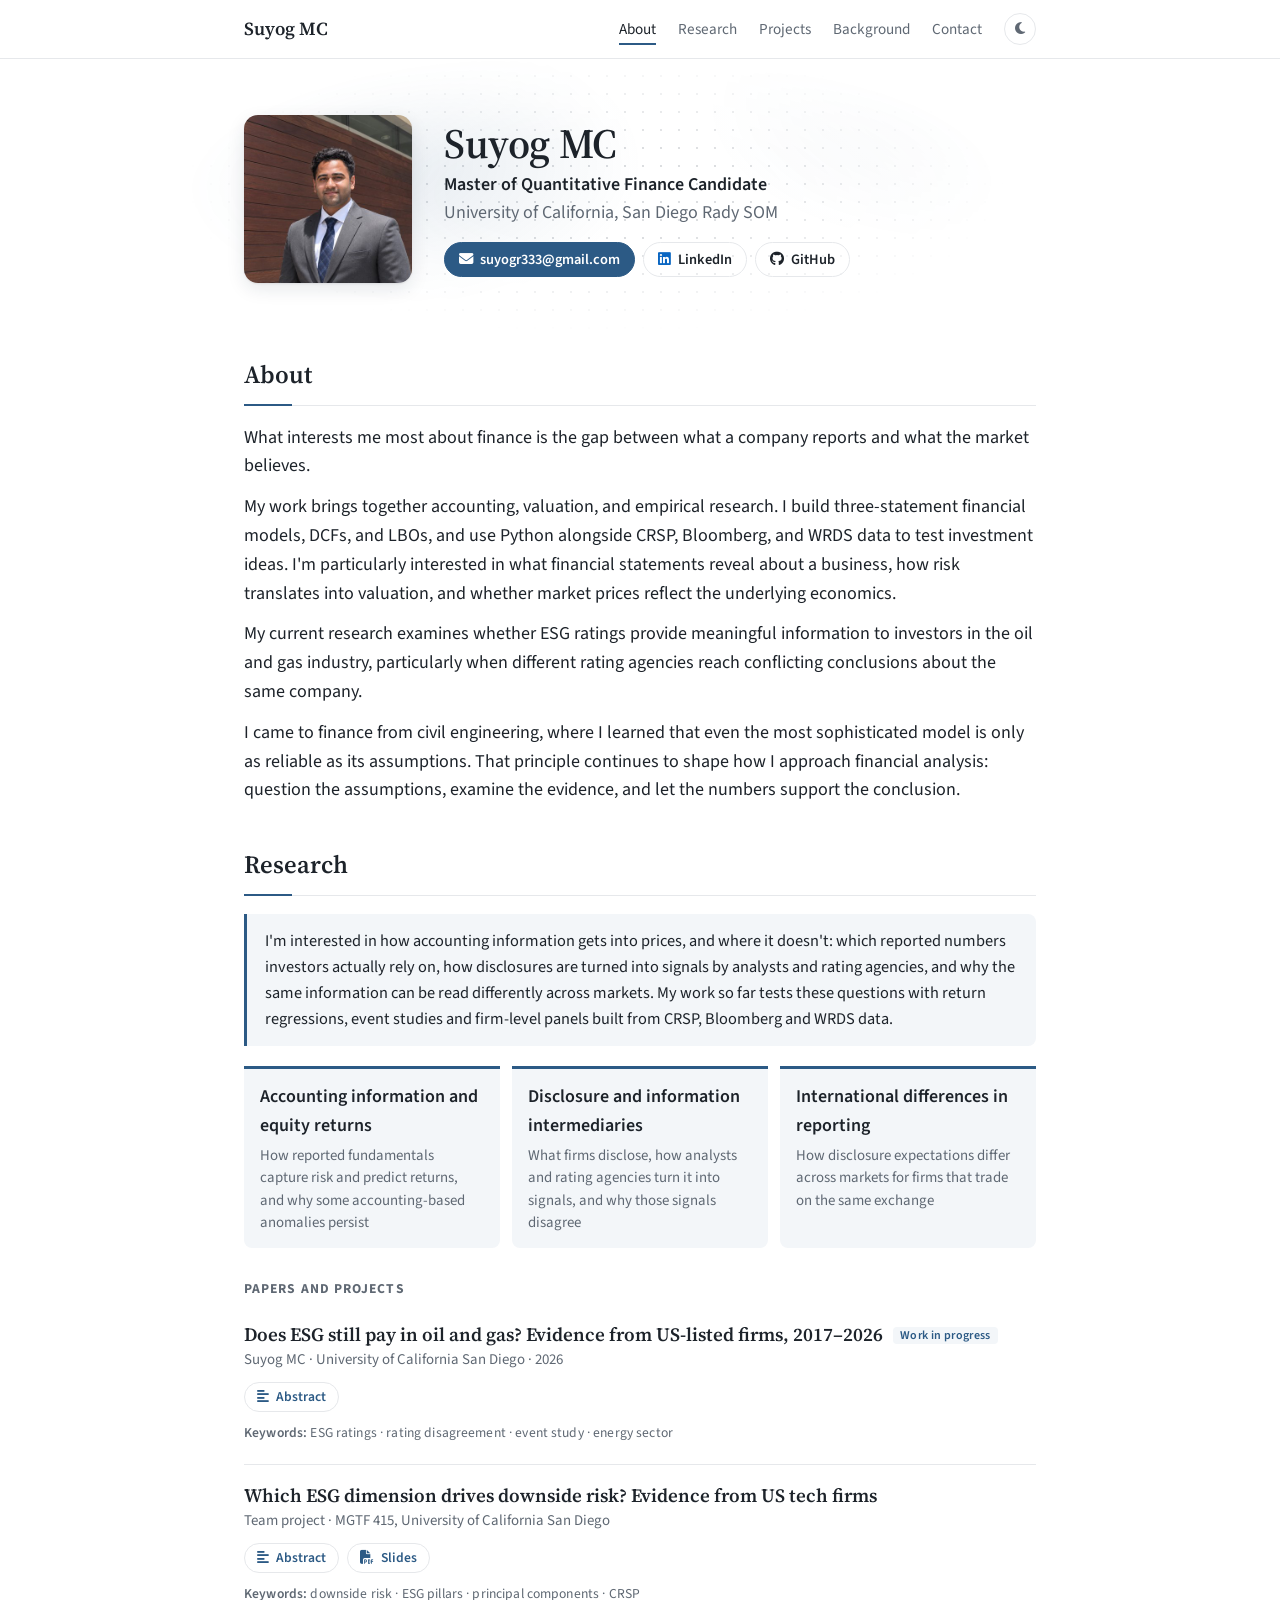
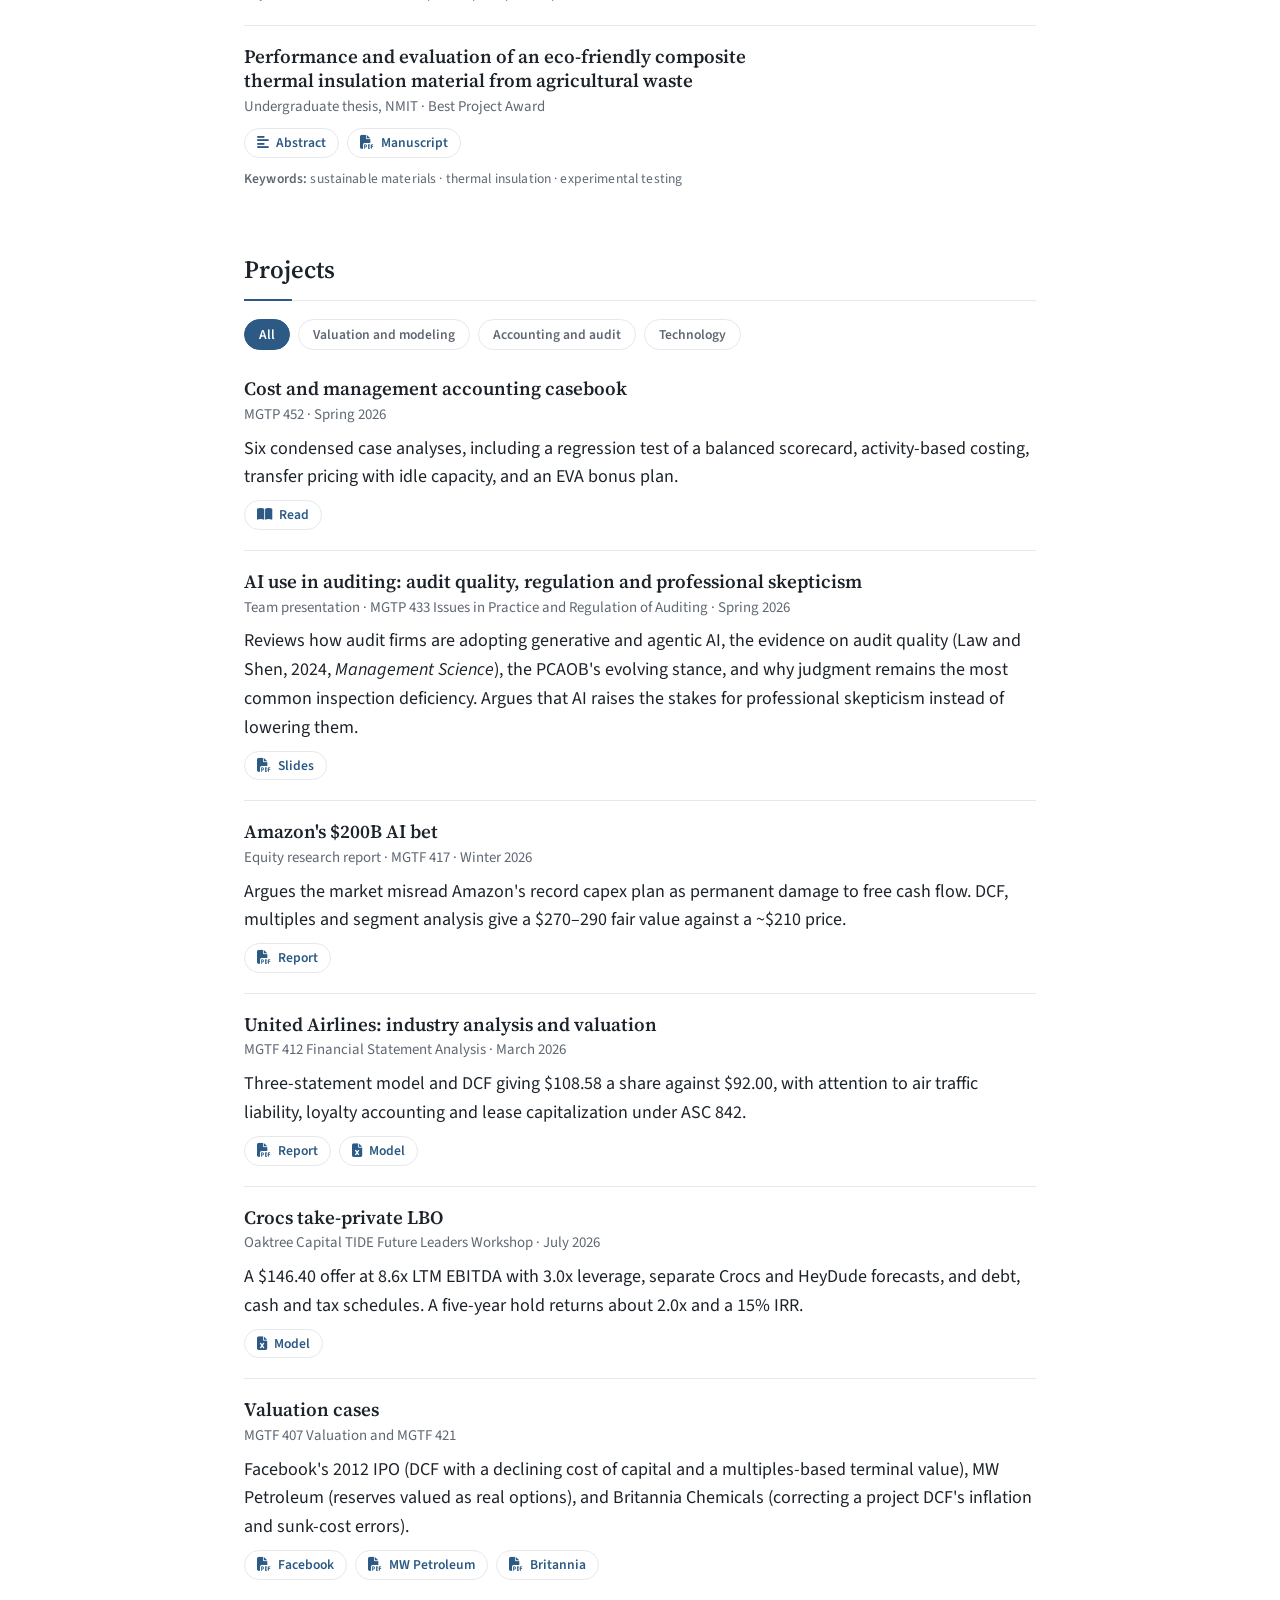
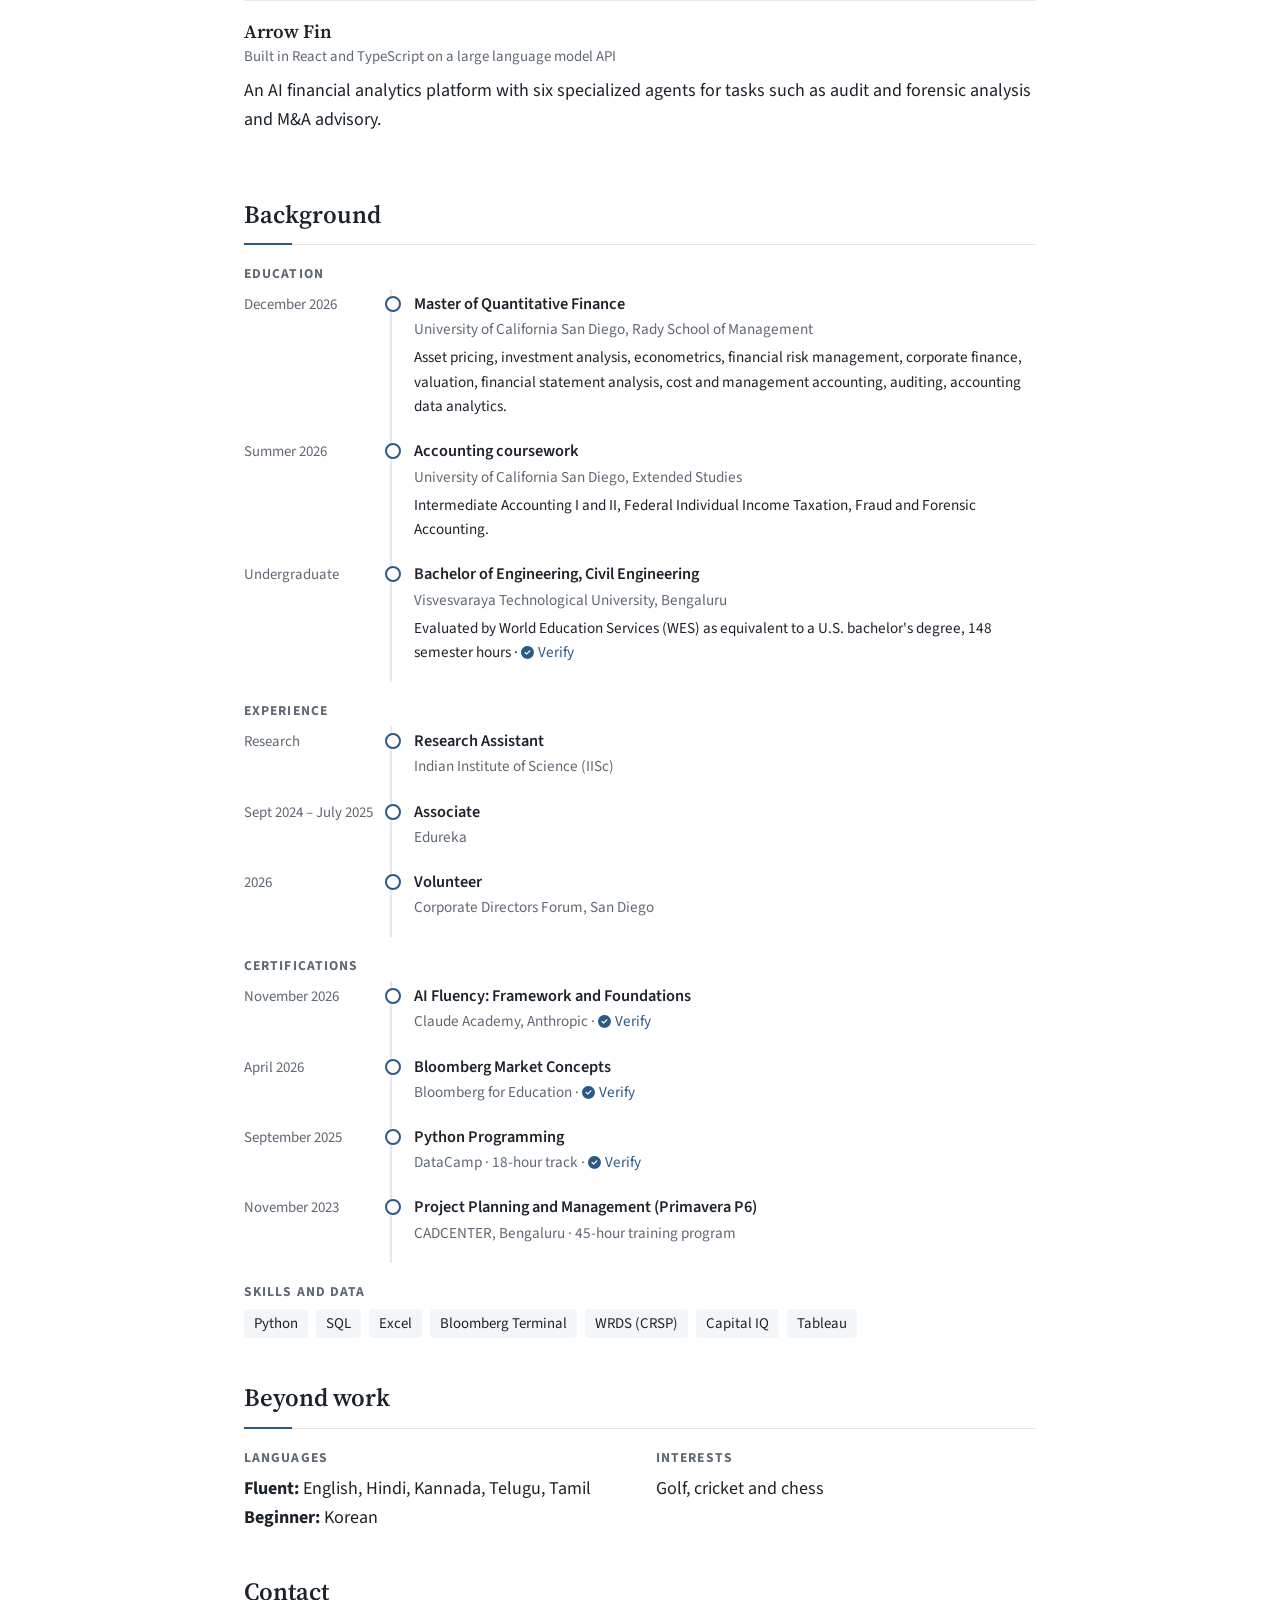
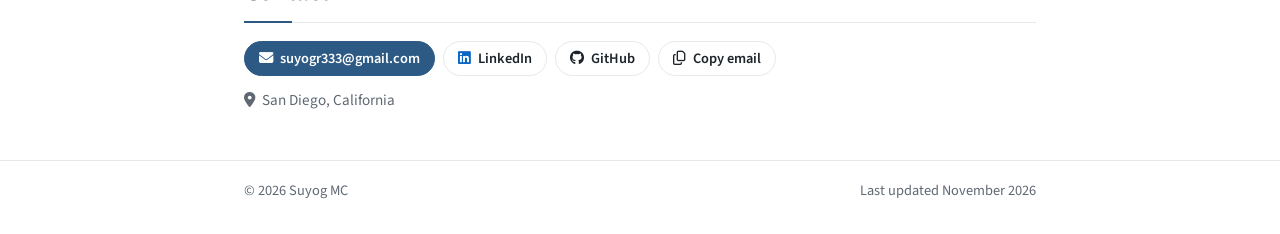
==== commit 32134c8a: "Move research interests into Research and broaden framing" ====
--- a/index.html
+++ b/index.html
@@ -61,17 +61,19 @@
       <p>My current research examines whether ESG ratings provide meaningful information to investors in the oil and gas industry, particularly when different rating agencies reach conflicting conclusions about the same company.</p>
       <p>I came to finance from civil engineering, where I learned that even the most sophisticated model is only as reliable as its assumptions. That principle continues to shape how I approach financial analysis: question the assumptions, examine the evidence, and let the numbers support the conclusion.</p>
     </div>
+  </section>
+
+  <section id="research">
+    <h2>Research</h2>
+
+    <p class="agenda">I'm interested in how accounting information gets into prices, and where it doesn't: which reported numbers investors actually rely on, how disclosures are turned into signals by analysts and rating agencies, and why the same information can be read differently across markets. My work so far tests these questions with return regressions, event studies and firm-level panels built from CRSP, Bloomberg and WRDS data.</p>
     <ul class="interests">
       <li><b>Accounting information and equity returns</b><span>How reported fundamentals capture risk and predict returns, and why some accounting-based anomalies persist</span></li>
-      <li><b>Disclosure and ESG ratings</b><span>What firms disclose, how rating agencies turn it into scores, and why those scores disagree</span></li>
+      <li><b>Disclosure and information intermediaries</b><span>What firms disclose, how analysts and rating agencies turn it into signals, and why those signals disagree</span></li>
       <li><b>International differences in reporting</b><span>How disclosure expectations differ across markets for firms that trade on the same exchange</span></li>
     </ul>
-  </section>
-
-  <section id="research">
-    <h2>Research</h2>
-
-    <p class="agenda">I want to understand how accounting information gets into prices, and where it doesn't. My current work asks a narrow version of that question: when rating agencies read the same disclosures and reach different ESG scores, which signal do investors actually price? Next, I'd like to look at firms that trade on the same exchange but report under different disclosure regimes, and test whether those differences show up in risk and returns.</p>
+
+    <h3 class="sub">Papers and projects</h3>
 
     <div class="entry paper">
       <h3>Does ESG still pay in oil and gas? Evidence from US-listed firms, 2017–2026 <span class="badge">Work in progress</span></h3>
--- a/styles.css
+++ b/styles.css
@@ -262,3 +262,4 @@
 .abstract.collapsible > div { border-left: 2px solid var(--rule); padding-left: 14px; }
 .keywords { color: var(--muted); font-size: 0.85rem; margin-top: 10px; letter-spacing: 0.01em; }
 .keywords::before { content: "Keywords: "; font-weight: 600; }
+#research h3.sub { margin-top: 30px; }
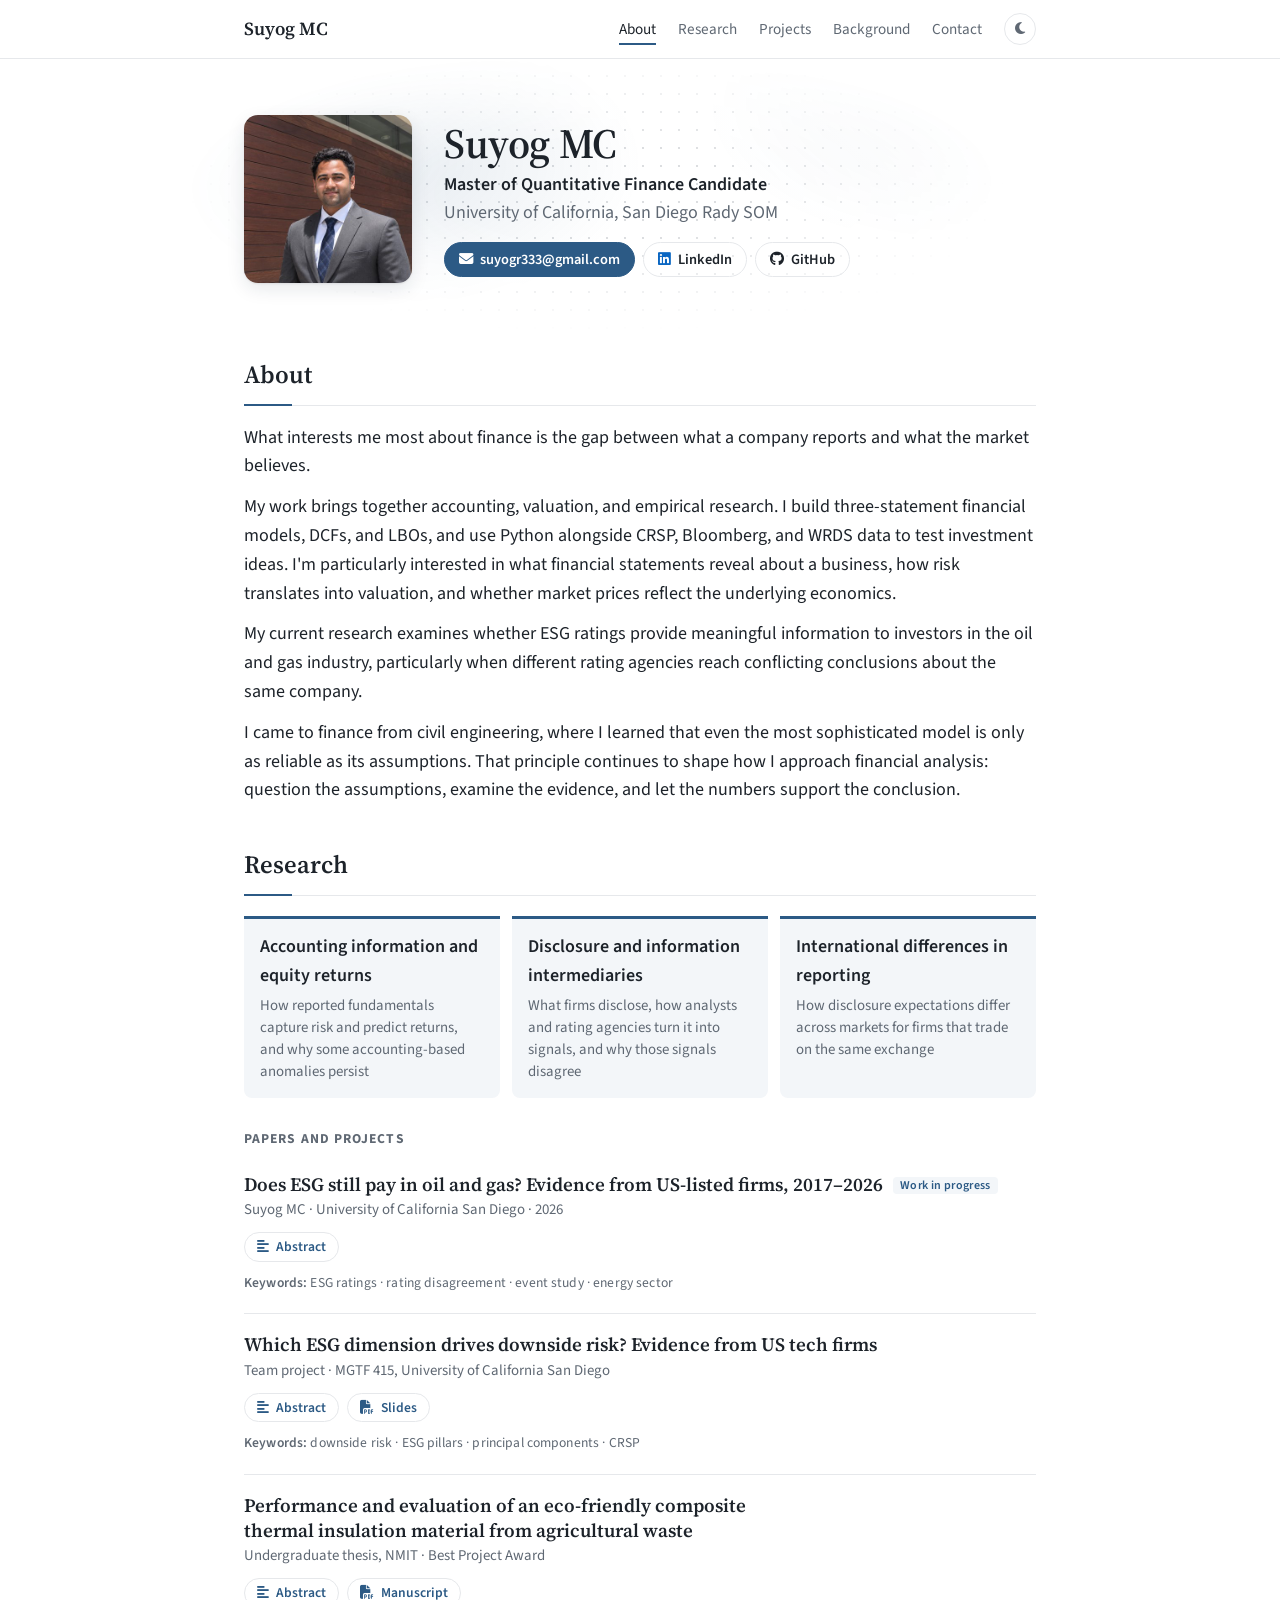
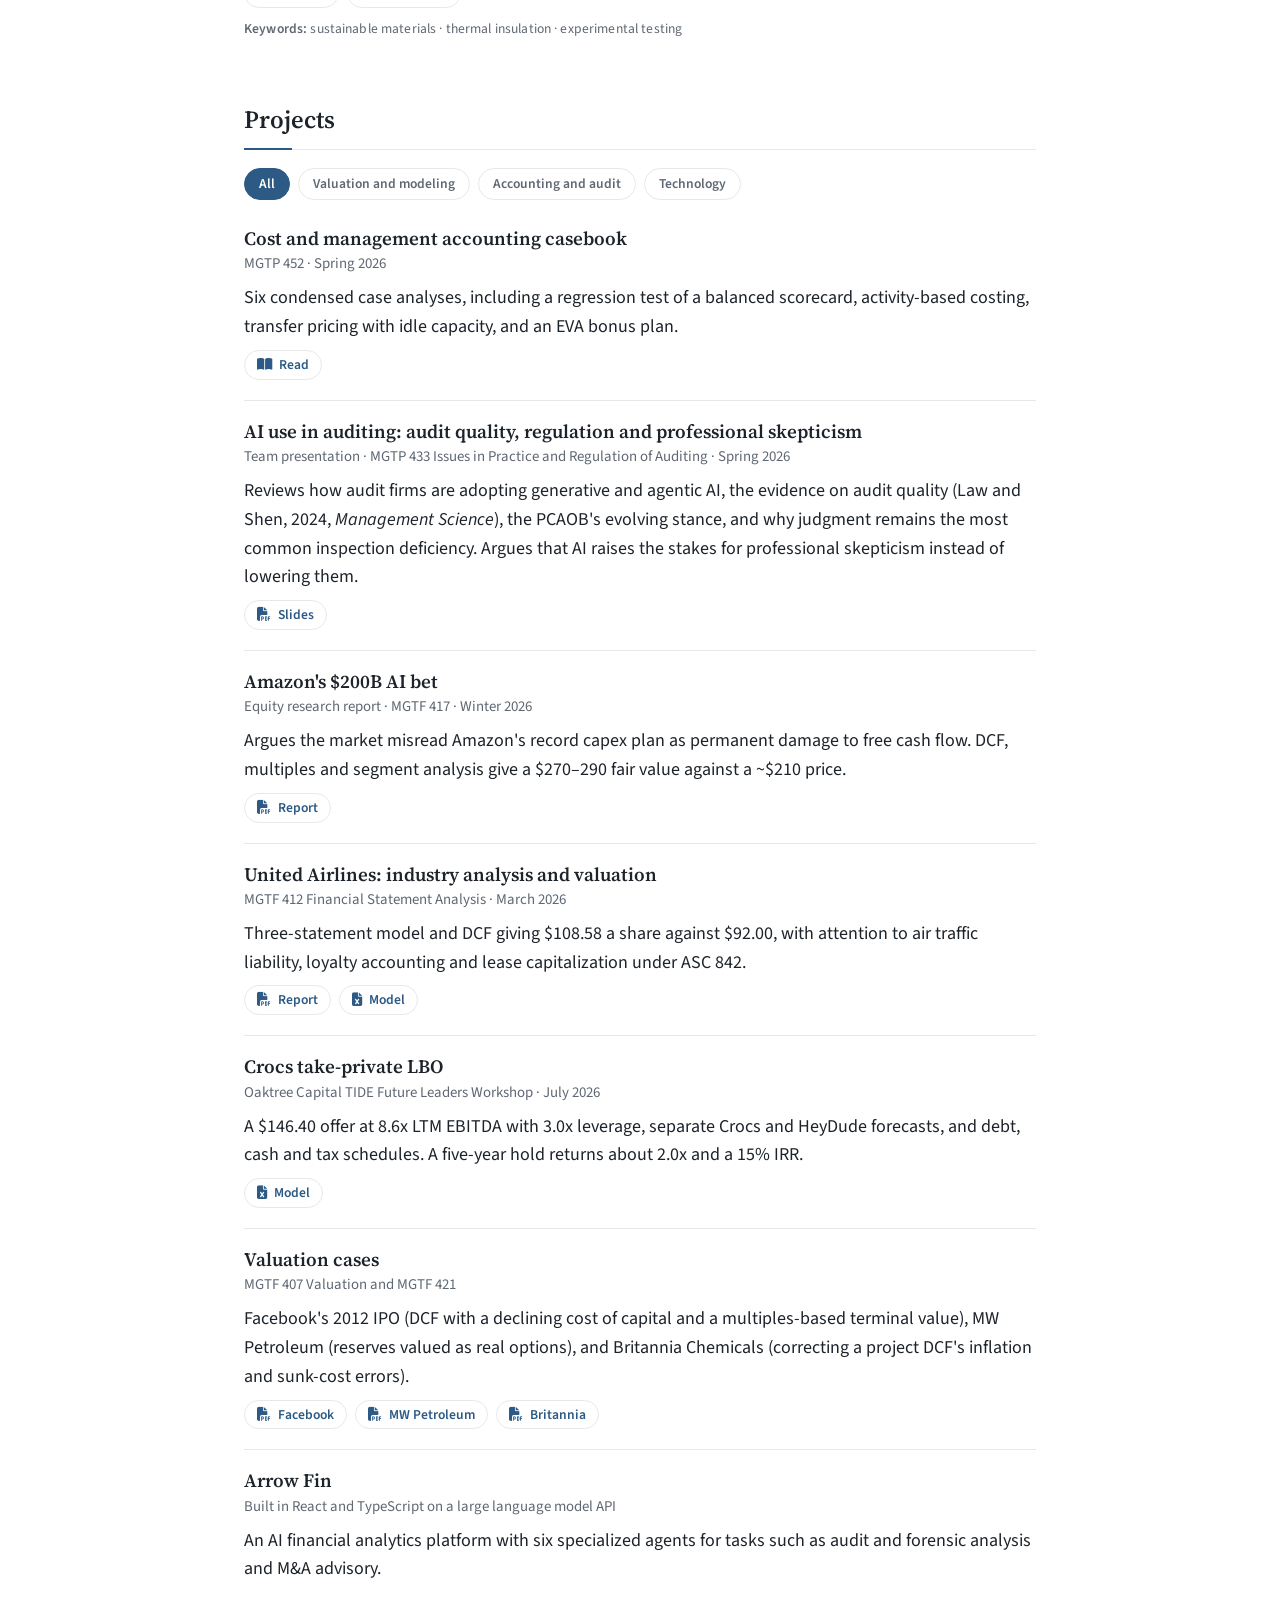
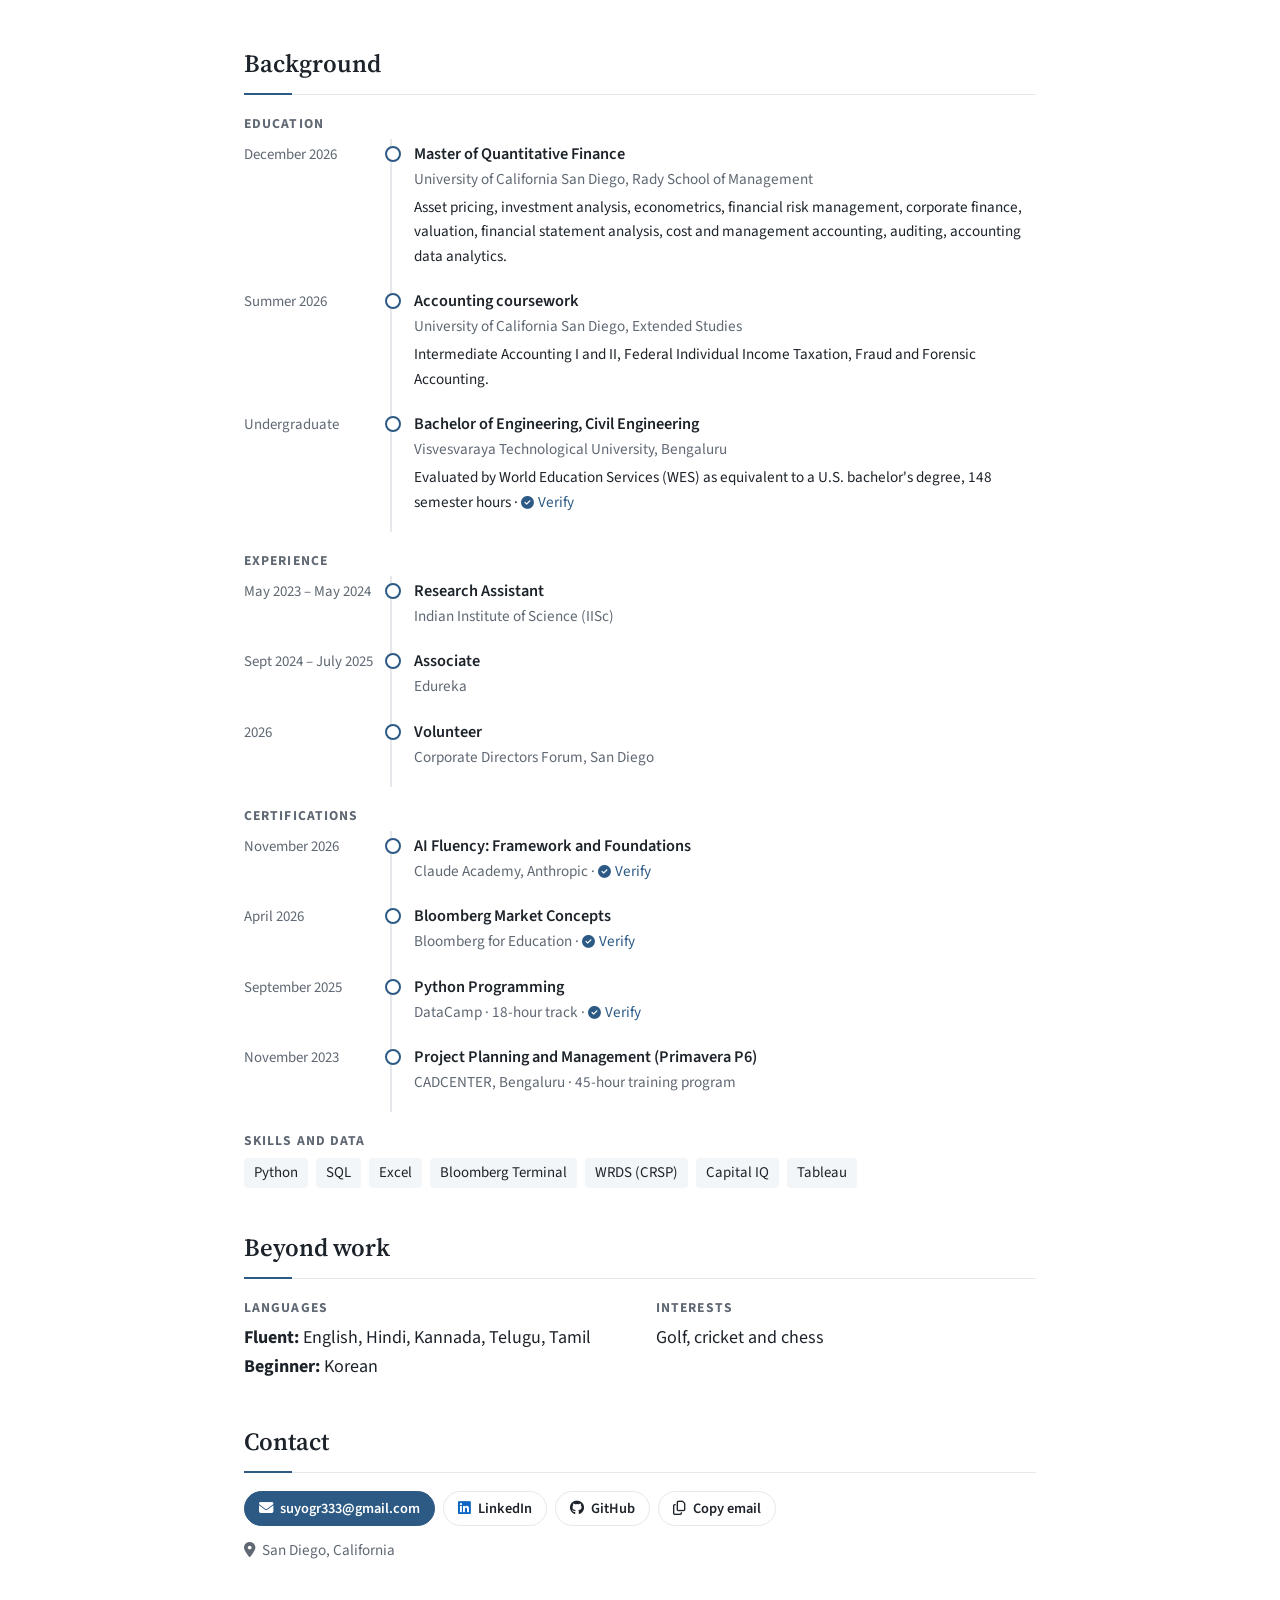
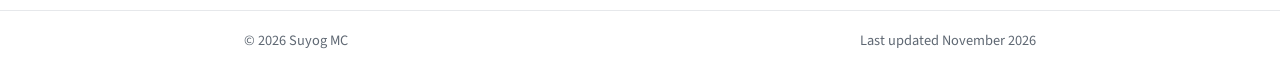
==== commit 100130d3: "Add IISc dates and trim research intro" ====
--- a/index.html
+++ b/index.html
@@ -66,7 +66,6 @@
   <section id="research">
     <h2>Research</h2>
 
-    <p class="agenda">I'm interested in how accounting information gets into prices, and where it doesn't: which reported numbers investors actually rely on, how disclosures are turned into signals by analysts and rating agencies, and why the same information can be read differently across markets. My work so far tests these questions with return regressions, event studies and firm-level panels built from CRSP, Bloomberg and WRDS data.</p>
     <ul class="interests">
       <li><b>Accounting information and equity returns</b><span>How reported fundamentals capture risk and predict returns, and why some accounting-based anomalies persist</span></li>
       <li><b>Disclosure and information intermediaries</b><span>What firms disclose, how analysts and rating agencies turn it into signals, and why those signals disagree</span></li>
@@ -174,7 +173,7 @@
     <div class="cv-row"><span class="when">Undergraduate</span><div><h3>Bachelor of Engineering, Civil Engineering</h3><p class="org">Visvesvaraya Technological University, Bengaluru</p><p class="desc">Evaluated by World Education Services (WES) as equivalent to a U.S. bachelor's degree, 148 semester hours · <a href="https://badges.wes.org/Evidence?i=5ef2e7b6-7db2-4c1f-a391-4ad1450ddd0e&amp;type=us"><i class="fa-solid fa-circle-check" aria-hidden="true"></i>Verify</a></p></div></div>
 
     <h3 class="sub">Experience</h3>
-    <div class="cv-row"><span class="when">Research</span><div><h3>Research Assistant</h3><p class="org">Indian Institute of Science (IISc)</p></div></div>
+    <div class="cv-row"><span class="when">May 2023 – May 2024</span><div><h3>Research Assistant</h3><p class="org">Indian Institute of Science (IISc)</p></div></div>
     <div class="cv-row"><span class="when">Sept 2024 – July 2025</span><div><h3>Associate</h3><p class="org">Edureka</p></div></div>
     <div class="cv-row"><span class="when">2026</span><div><h3>Volunteer</h3><p class="org">Corporate Directors Forum, San Diego</p></div></div>
 
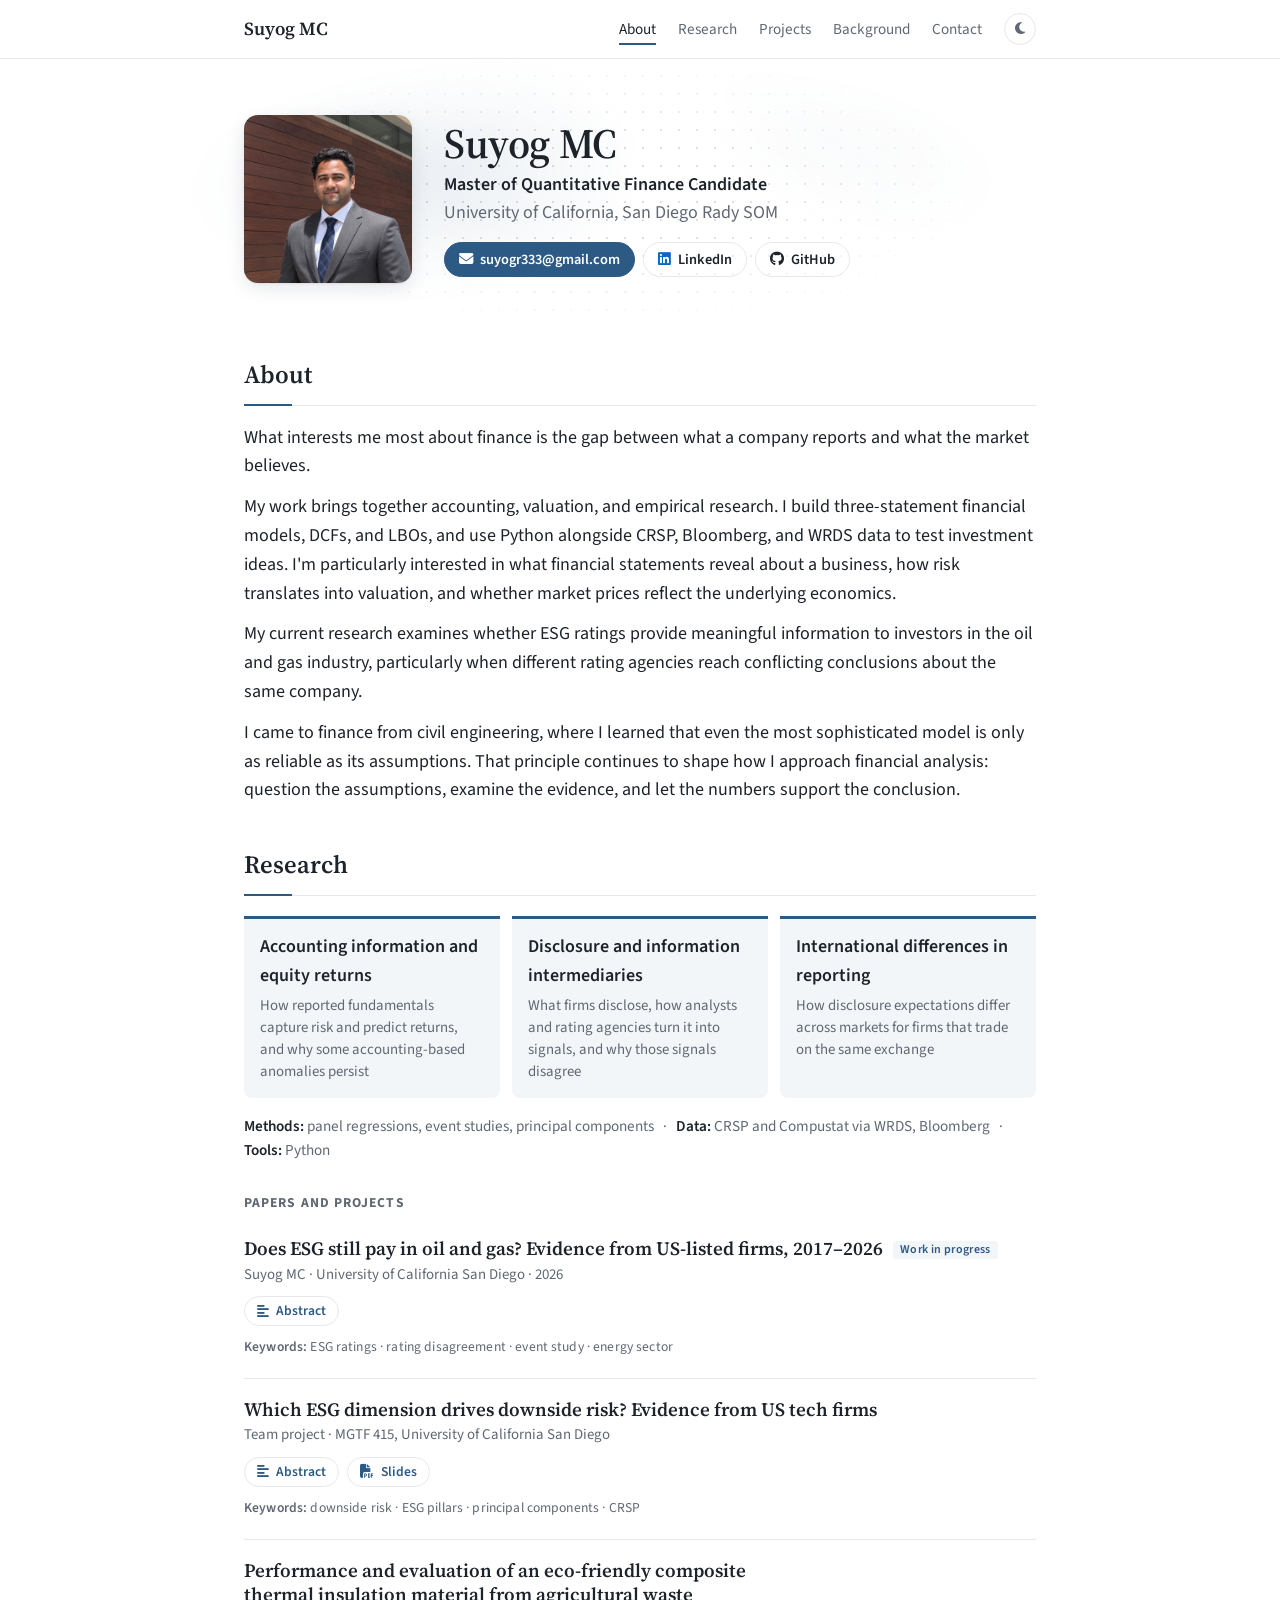
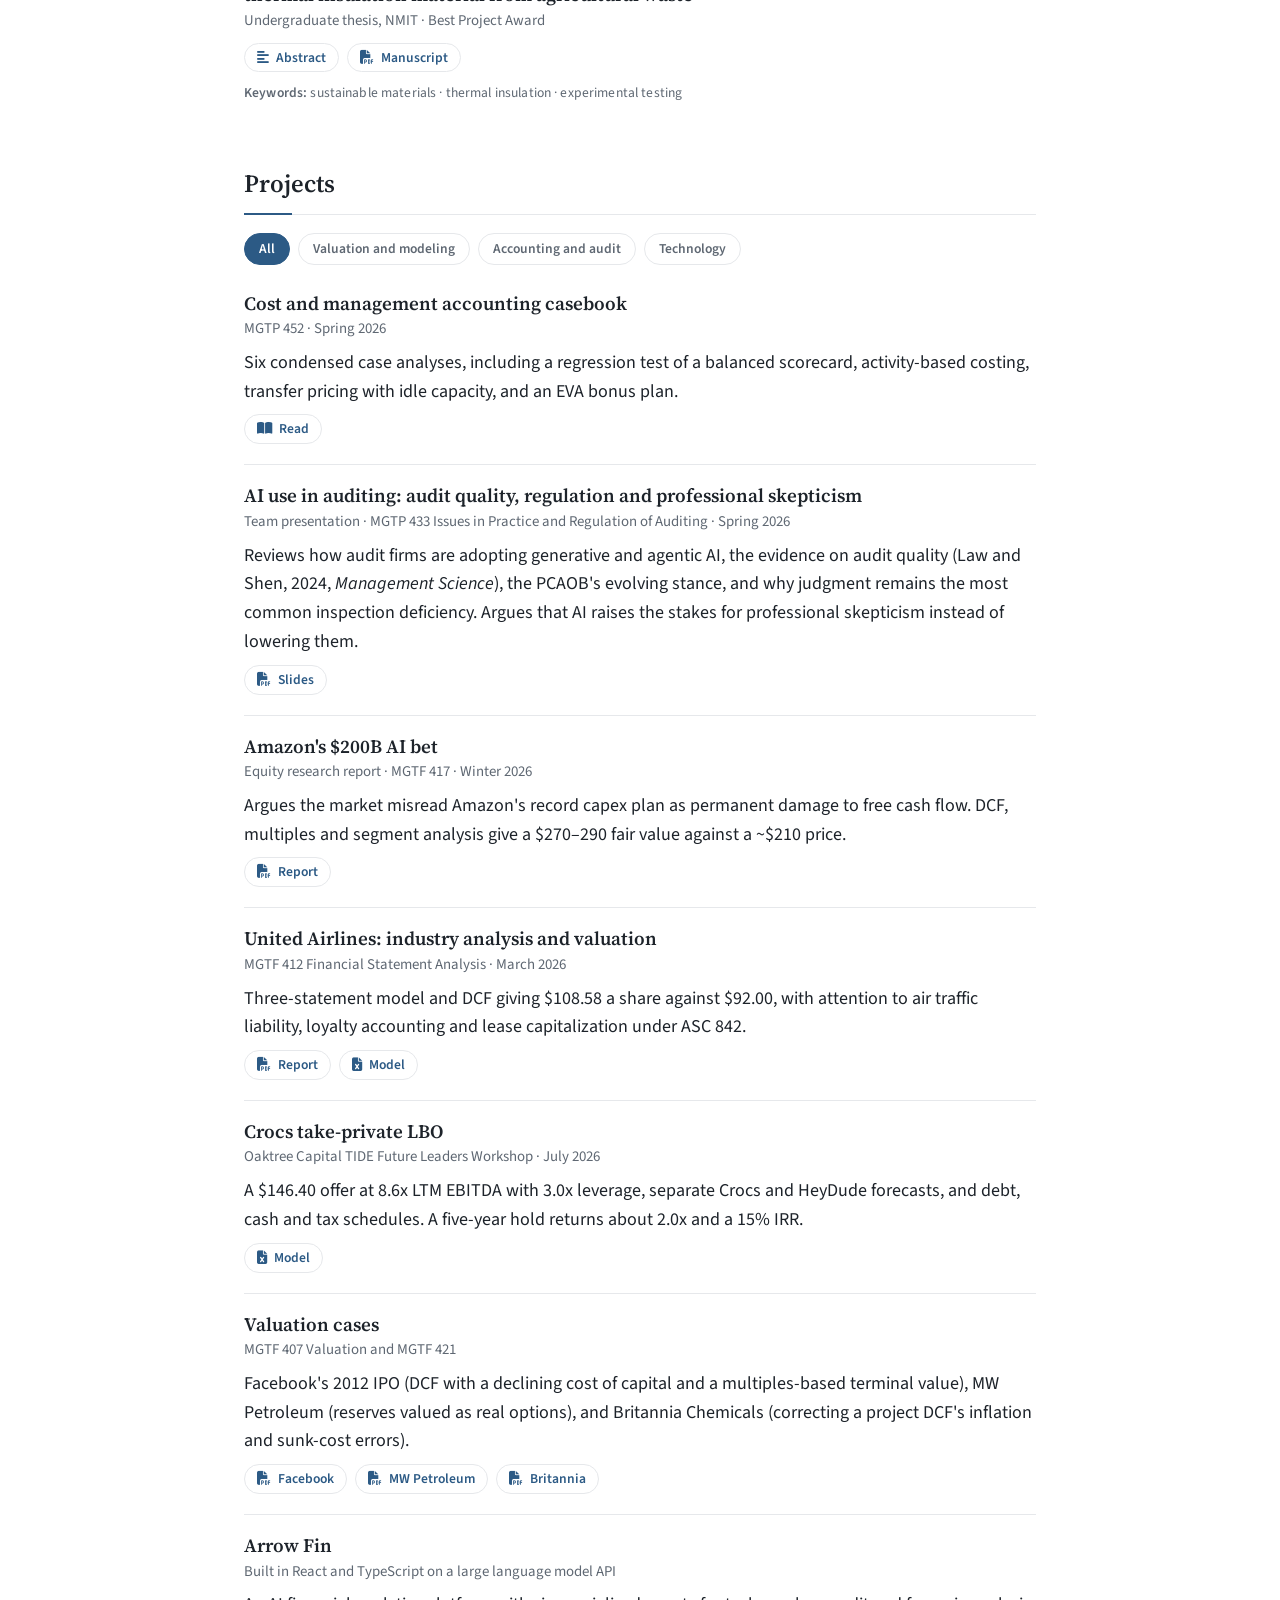
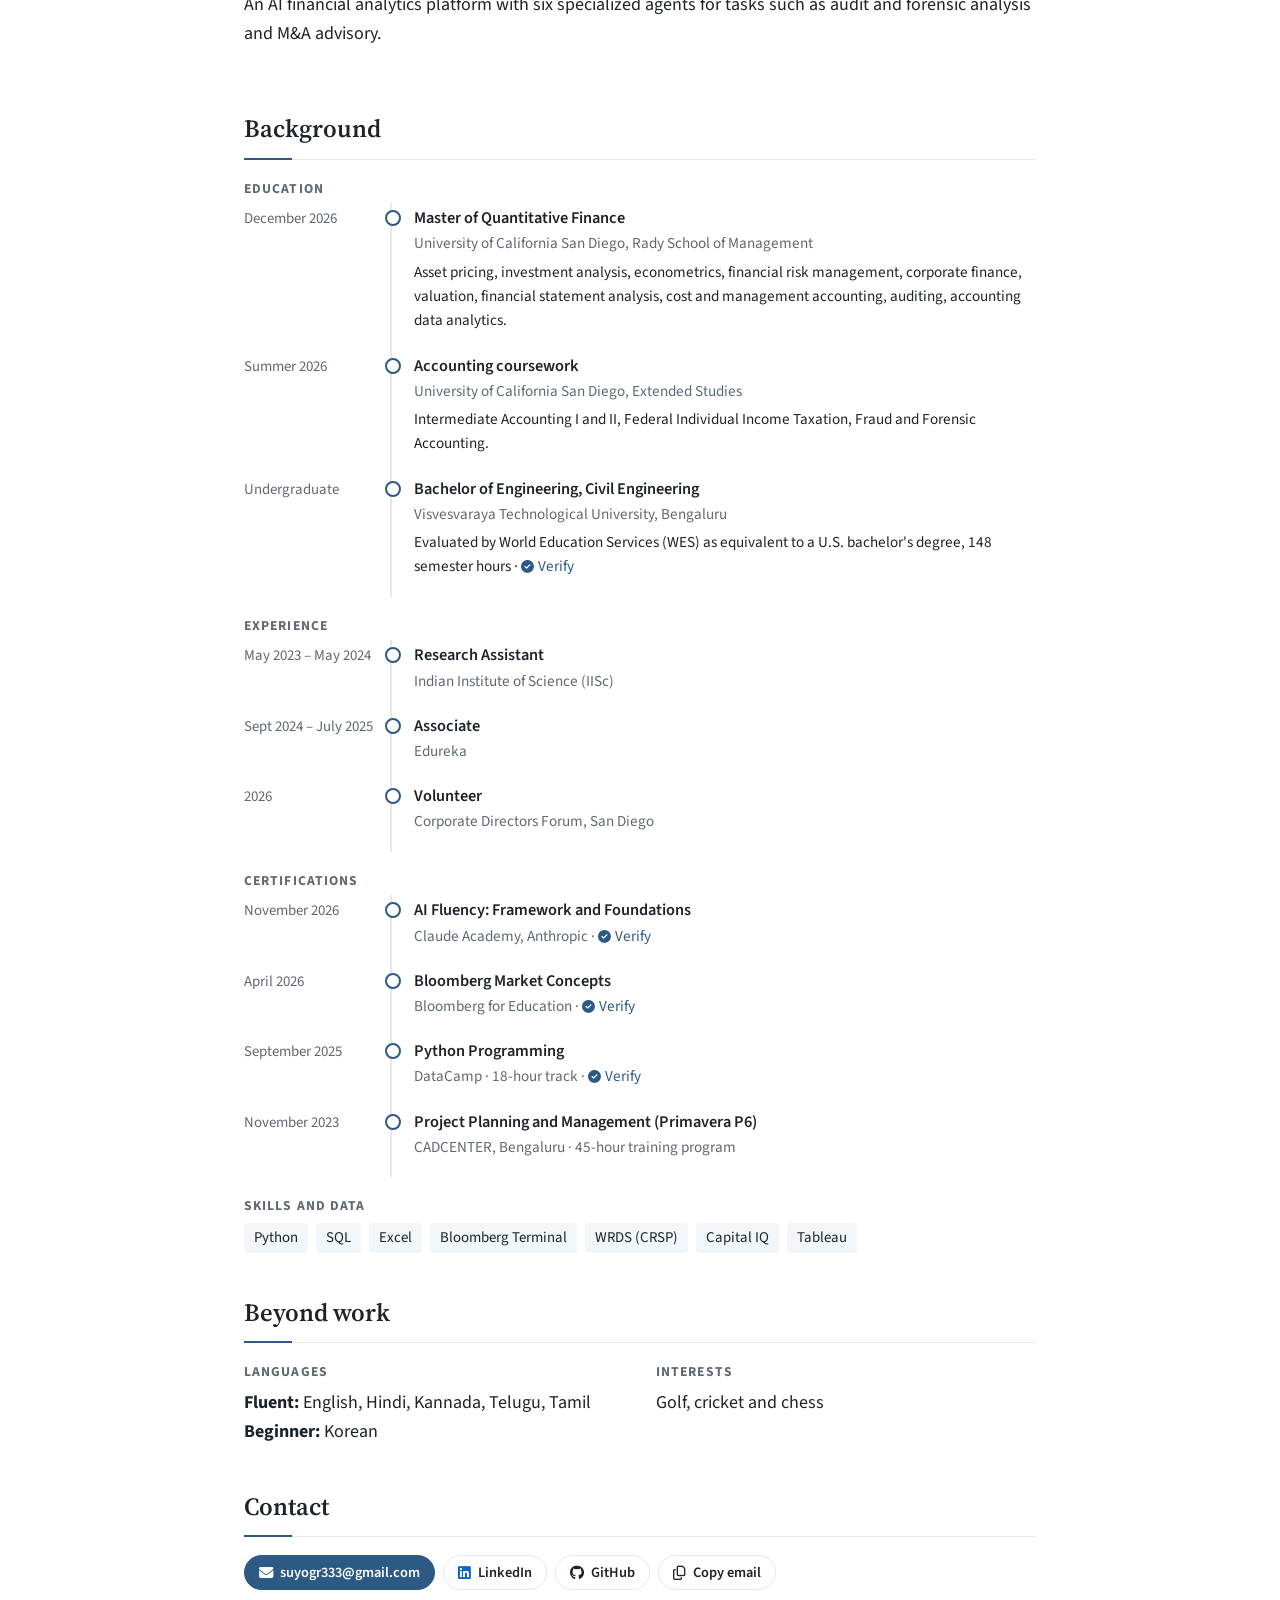
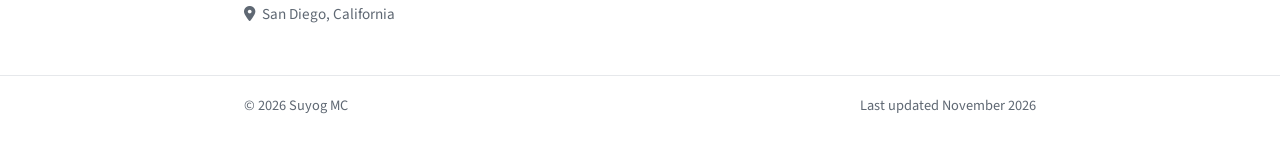
==== commit 4073a20a: "Add methods line to Research" ====
--- a/index.html
+++ b/index.html
@@ -71,6 +71,7 @@
       <li><b>Disclosure and information intermediaries</b><span>What firms disclose, how analysts and rating agencies turn it into signals, and why those signals disagree</span></li>
       <li><b>International differences in reporting</b><span>How disclosure expectations differ across markets for firms that trade on the same exchange</span></li>
     </ul>
+    <p class="methods"><b>Methods:</b> panel regressions, event studies, principal components <span class="sep">·</span> <b>Data:</b> CRSP and Compustat via WRDS, Bloomberg <span class="sep">·</span> <b>Tools:</b> Python</p>
 
     <h3 class="sub">Papers and projects</h3>
 
--- a/styles.css
+++ b/styles.css
@@ -263,3 +263,6 @@
 .keywords { color: var(--muted); font-size: 0.85rem; margin-top: 10px; letter-spacing: 0.01em; }
 .keywords::before { content: "Keywords: "; font-weight: 600; }
 #research h3.sub { margin-top: 30px; }
+.methods { margin-top: 16px; color: var(--muted); font-size: 0.95rem; }
+.methods b { color: var(--ink); font-weight: 600; }
+.methods .sep { margin: 0 6px; }
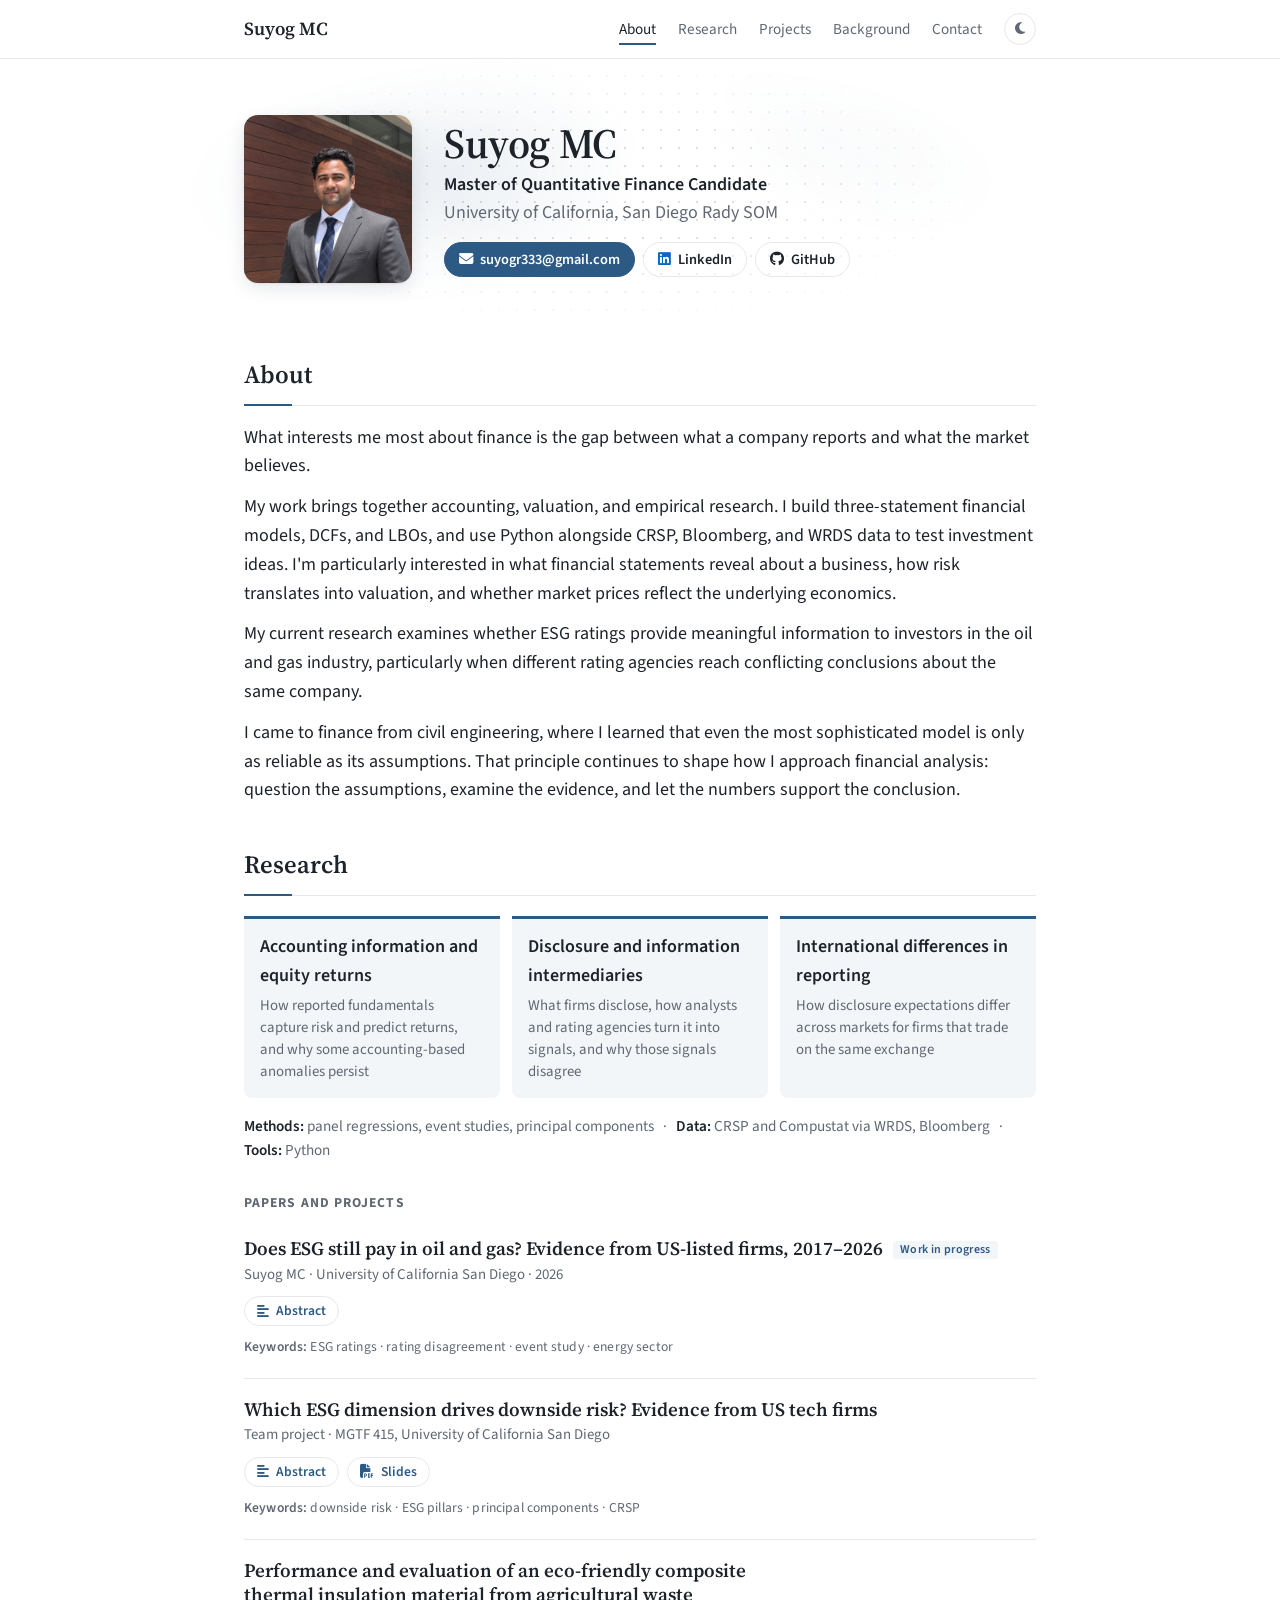
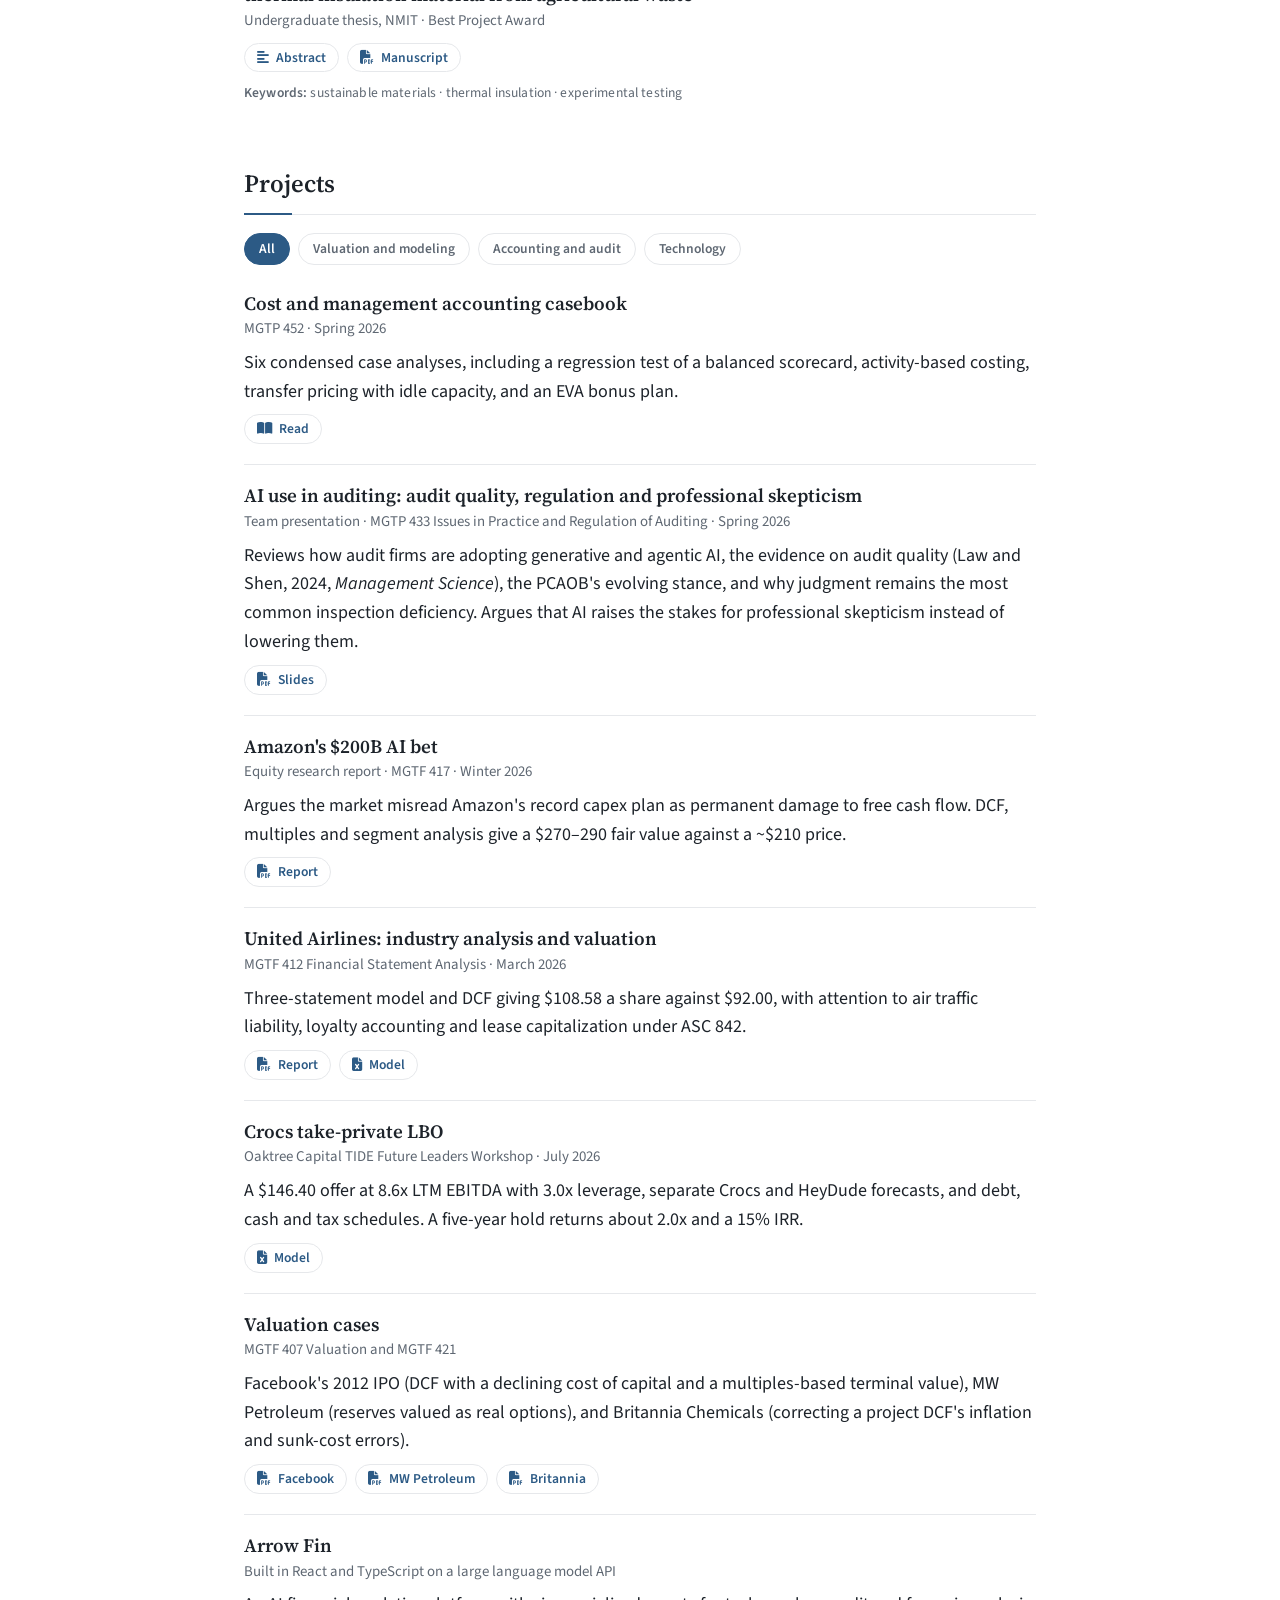
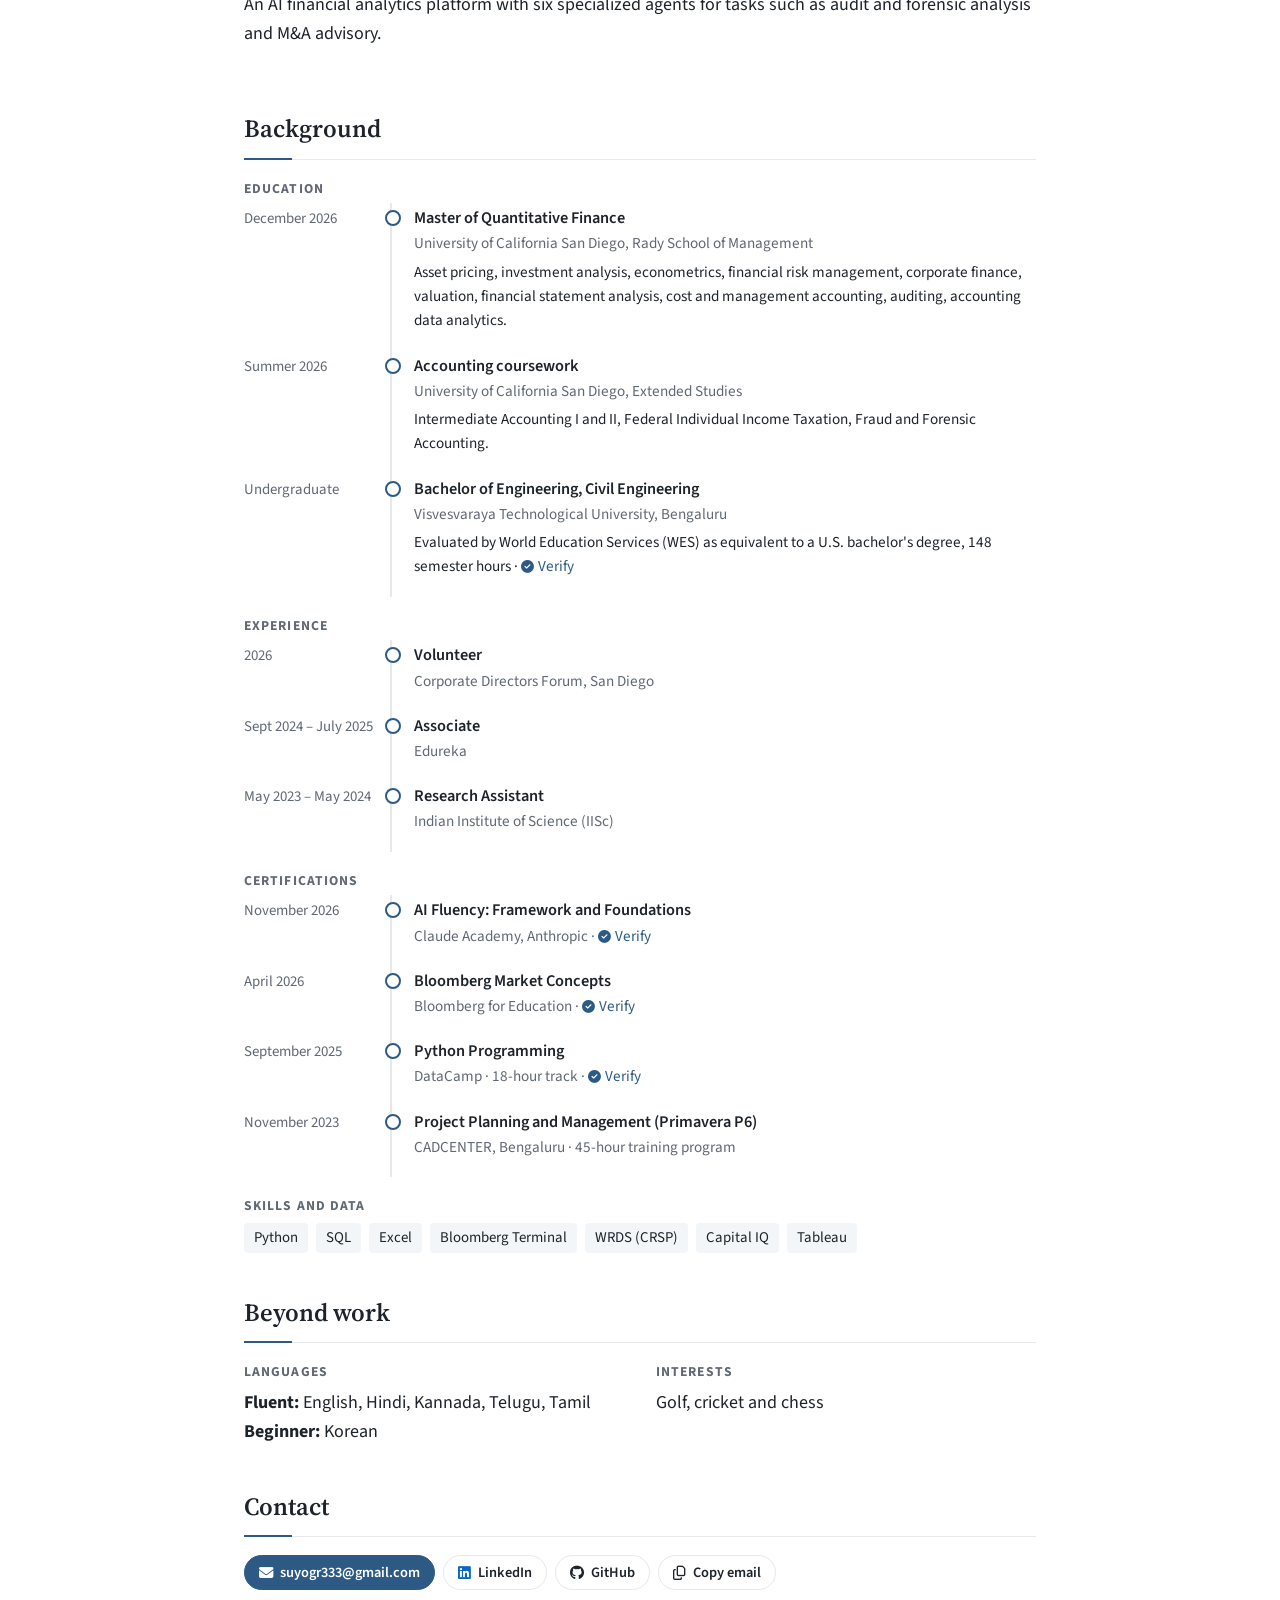
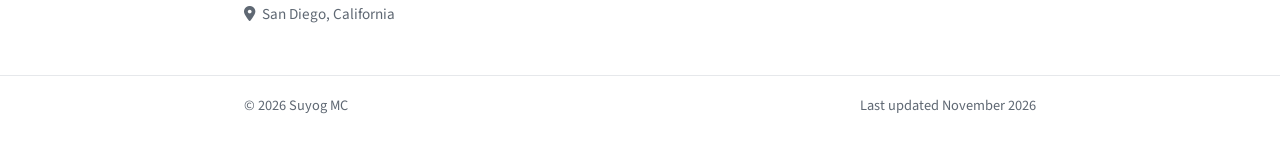
==== commit de17f6eb: "Order experience newest first" ====
--- a/index.html
+++ b/index.html
@@ -174,9 +174,9 @@
     <div class="cv-row"><span class="when">Undergraduate</span><div><h3>Bachelor of Engineering, Civil Engineering</h3><p class="org">Visvesvaraya Technological University, Bengaluru</p><p class="desc">Evaluated by World Education Services (WES) as equivalent to a U.S. bachelor's degree, 148 semester hours · <a href="https://badges.wes.org/Evidence?i=5ef2e7b6-7db2-4c1f-a391-4ad1450ddd0e&amp;type=us"><i class="fa-solid fa-circle-check" aria-hidden="true"></i>Verify</a></p></div></div>
 
     <h3 class="sub">Experience</h3>
+    <div class="cv-row"><span class="when">2026</span><div><h3>Volunteer</h3><p class="org">Corporate Directors Forum, San Diego</p></div></div>
+    <div class="cv-row"><span class="when">Sept 2024 – July 2025</span><div><h3>Associate</h3><p class="org">Edureka</p></div></div>
     <div class="cv-row"><span class="when">May 2023 – May 2024</span><div><h3>Research Assistant</h3><p class="org">Indian Institute of Science (IISc)</p></div></div>
-    <div class="cv-row"><span class="when">Sept 2024 – July 2025</span><div><h3>Associate</h3><p class="org">Edureka</p></div></div>
-    <div class="cv-row"><span class="when">2026</span><div><h3>Volunteer</h3><p class="org">Corporate Directors Forum, San Diego</p></div></div>
 
     <h3 class="sub">Certifications</h3>
     <div class="cv-row"><span class="when">November 2026</span><div><h3>AI Fluency: Framework and Foundations</h3><p class="org">Claude Academy, Anthropic · <a href="https://academy.claude.com/verify/12e2d61b091cbef04e90505a4654c4b0"><i class="fa-solid fa-circle-check" aria-hidden="true"></i>Verify</a></p></div></div>
